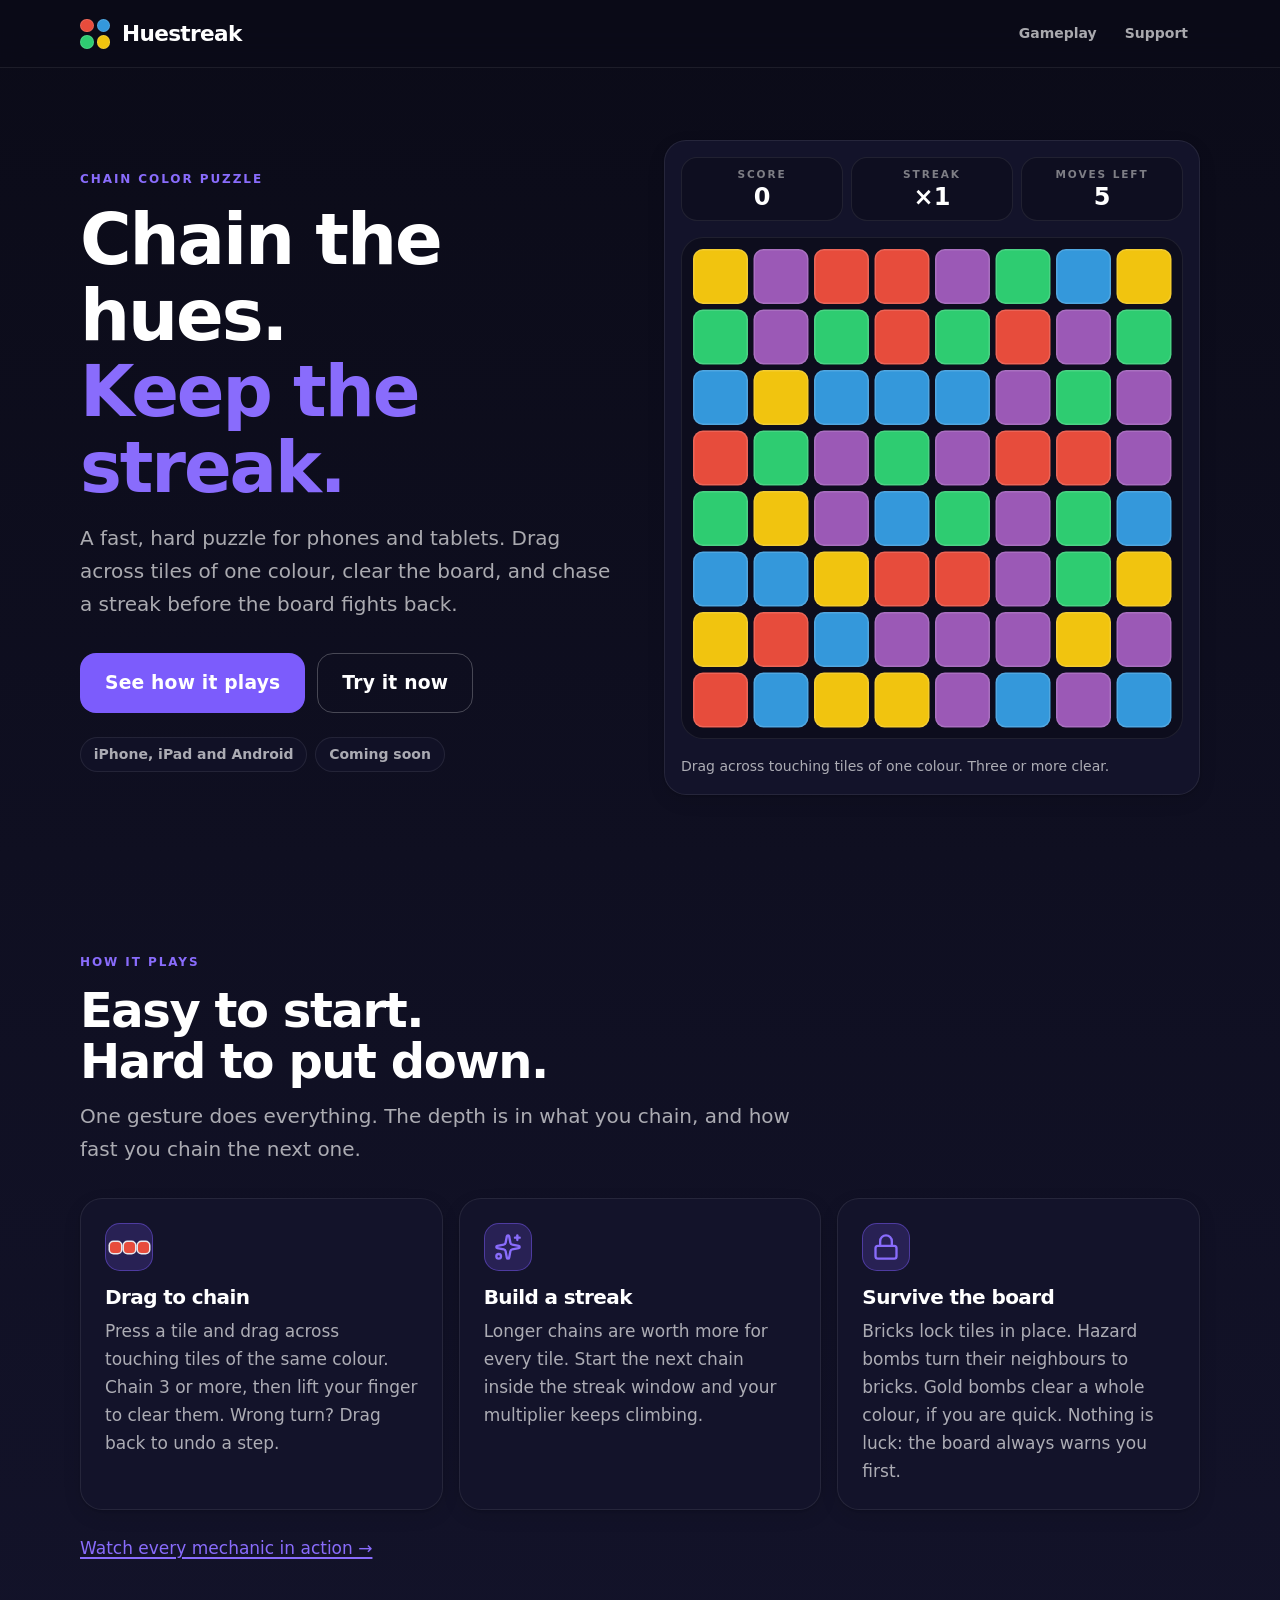
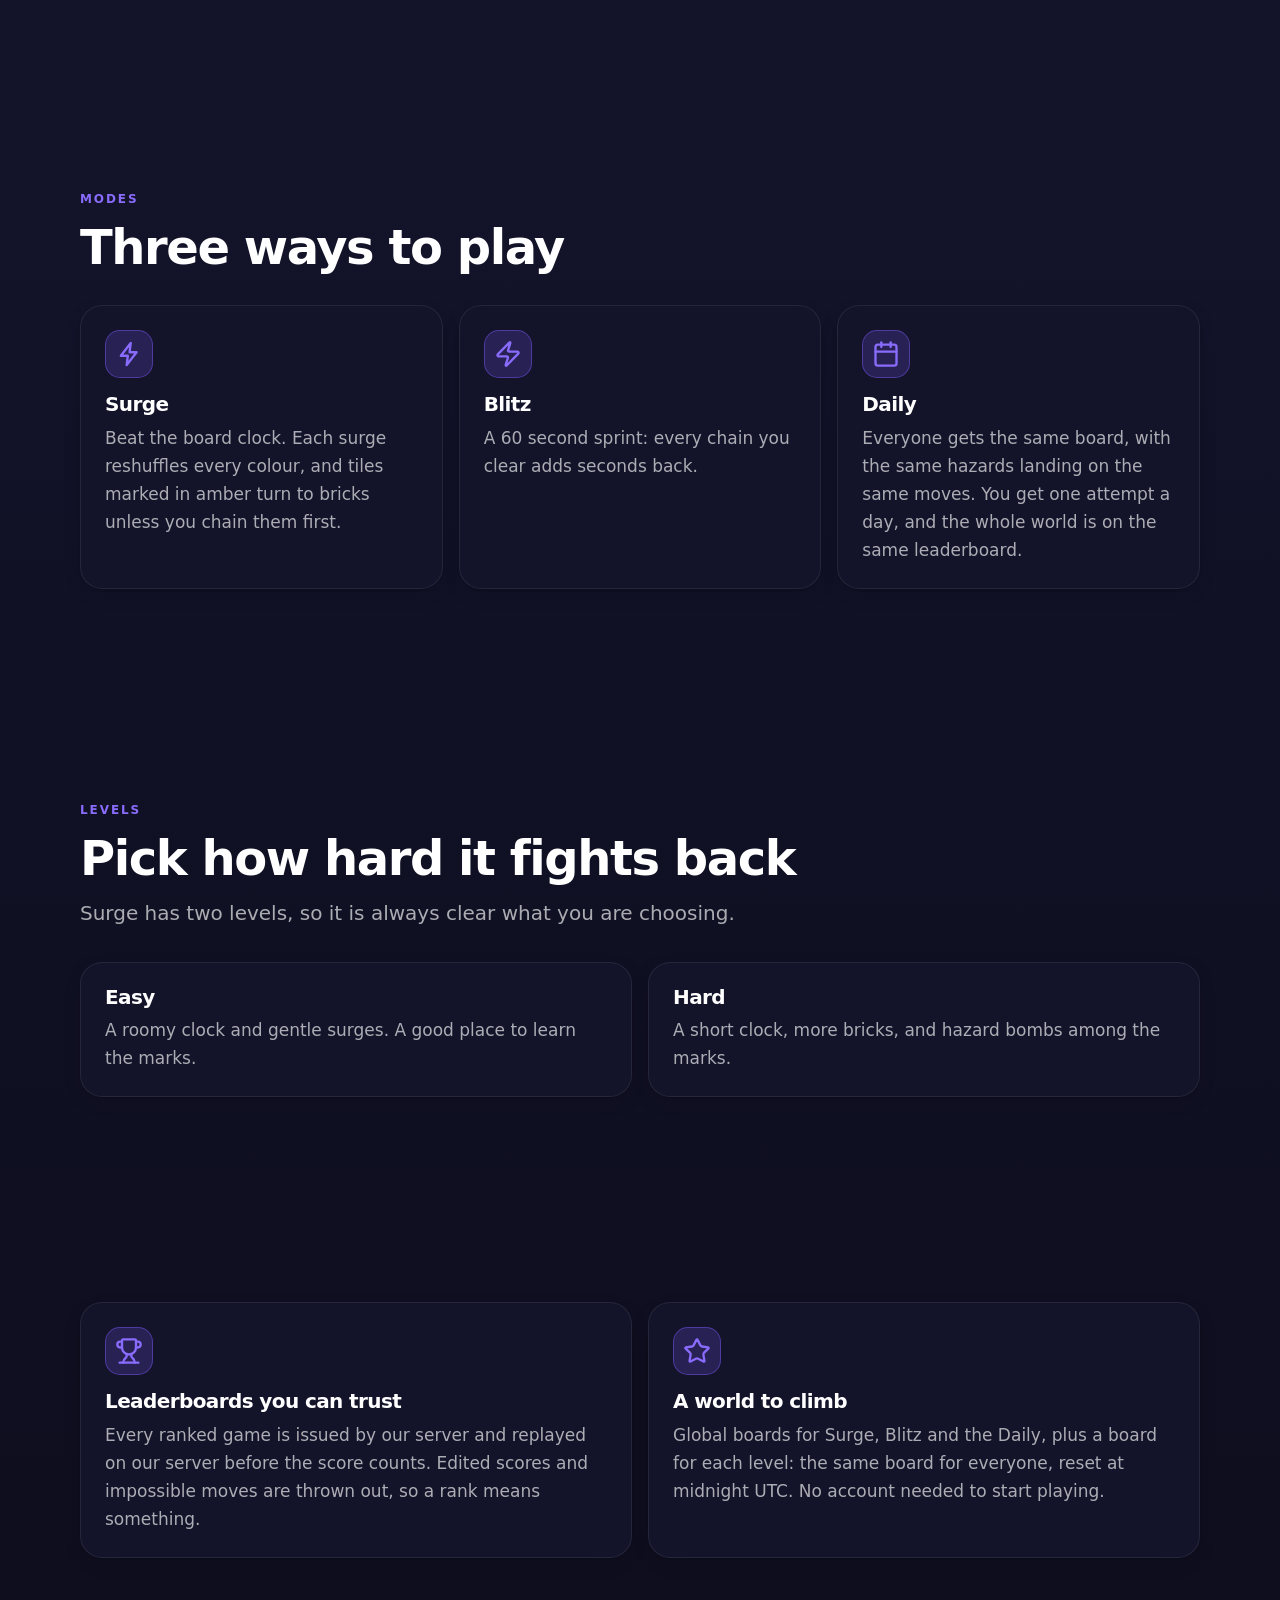
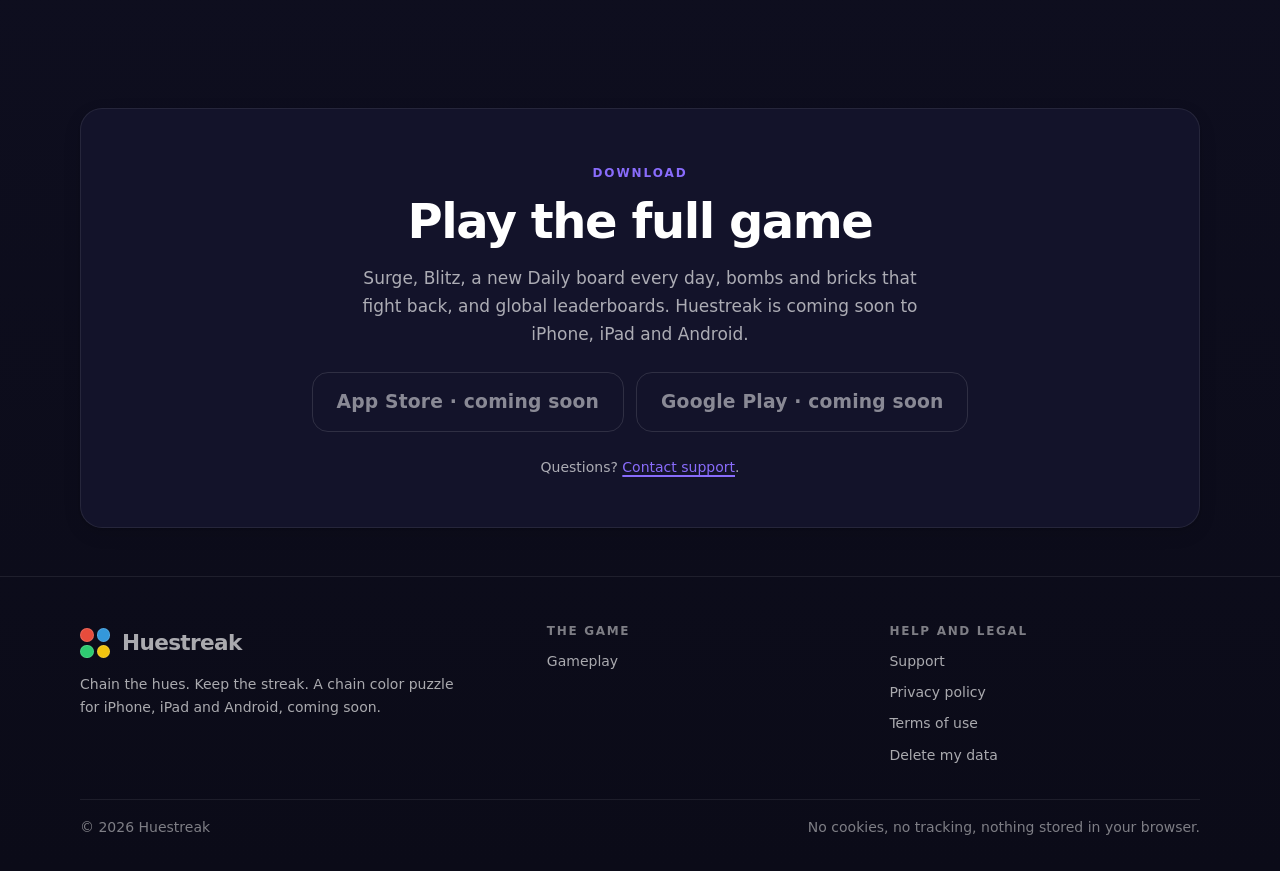
==== index.html @ a54bf574 "Deploy 2026-11-11" ====
<!doctype html>
<html lang="en" data-theme="classic">
<head>
<meta charset="utf-8">
<meta name="viewport" content="width=device-width, initial-scale=1, viewport-fit=cover">
<title>Huestreak · Chain Color Puzzle</title>
<meta name="description" content="Huestreak is a fast, hard chain color puzzle for iPhone, iPad and Android. Drag across matching tiles, build a streak and clear the board. Coming soon.">
<link rel="canonical" href="https://huestreak.com/">
<meta name="theme-color" content="#0b0b18">
<meta property="og:type" content="website">
<meta property="og:site_name" content="Huestreak">
<meta property="og:title" content="Huestreak · Chain Color Puzzle">
<meta property="og:description" content="Huestreak is a fast, hard chain color puzzle for iPhone, iPad and Android. Drag across matching tiles, build a streak and clear the board. Coming soon.">
<meta property="og:url" content="https://huestreak.com/">
<meta property="og:image" content="https://huestreak.com/assets/og.png">
<meta name="twitter:card" content="summary_large_image">
<link rel="icon" href="favicon.svg" type="image/svg+xml">
<link rel="preload" href="assets/fonts/nunito-latin.woff2" as="font" type="font/woff2" crossorigin>
<link rel="stylesheet" href="assets/css/tokens.css?v=69b98c11">
<link rel="stylesheet" href="assets/css/themes.css?v=69b98c11">
<link rel="stylesheet" href="assets/css/site.css?v=69b98c11">
</head>
<body>
<a class="skip-link" href="#main">Skip to content</a>
<header class="site-header">
  <div class="container">
    <a class="brand" href="index.html" aria-label="Huestreak, home">
      <span class="brand__mark" aria-hidden="true"><i></i><i></i><i></i><i></i></span>
      Huestreak
    </a>
    <nav class="nav" id="nav" aria-label="Main">
      <a href="gameplay.html">Gameplay</a>
      <a href="support.html">Support</a>
    </nav>
    <button class="btn btn--ghost btn--icon nav-toggle" type="button" aria-expanded="false" aria-controls="nav" aria-label="Open the menu">
      <svg class="icon" aria-hidden="true"><use href="assets/icons/sprite.svg#i-menu"></use></svg>
    </button>
  </div>
</header>

<main id="main">
<section class="hero">
  <div class="container hero__grid">
    <div>
      <span class="eyebrow">Chain Color Puzzle</span>
      <h1>Chain the hues.<br><em>Keep the streak.</em></h1>
      <p class="lead">A fast, hard puzzle for phones and tablets. Drag across tiles of one colour, clear the board, and chase a streak before the board fights back.</p>
      <div class="hero__cta">
        <a class="btn" href="gameplay.html">See how it plays</a>
        <a class="btn btn--ghost" href="#play">Try it now</a>
      </div>
      <div class="hero__meta">
        <span class="chip">iPhone, iPad and Android</span>
        <span class="chip">Coming soon</span>
      </div>
    </div>

    <div class="card board-card" id="play">
      <div class="stats" aria-live="off">
        <div class="stat"><span class="stat__label">Score</span><span class="stat__value" id="stat-score">0</span></div>
        <div class="stat"><span class="stat__label">Streak</span><span class="stat__value" id="stat-streak" data-hot="false">×1</span></div>
        <div class="stat"><span class="stat__label">Moves left</span><span class="stat__value" id="stat-moves">5</span></div>
      </div>
      <div class="board-wrap">
        <div class="board" id="hero-board"></div>
        <div class="board__end" id="board-end" role="dialog" aria-labelledby="end-title" hidden></div>
      </div>
      <p class="hint-text" id="hint-text" role="status">Drag across touching tiles of one colour. Three or more clear.</p>
    </div>
  </div>
</section>

<section class="section" aria-labelledby="how">
  <div class="container">
    <div class="section__head">
      <span class="eyebrow">How it plays</span>
      <h2 id="how">Easy to start. Hard to put down.</h2>
      <p>One gesture does everything. The depth is in what you chain, and how fast you chain the next one.</p>
    </div>
    <div class="grid">
      <article class="card">
        <div class="icon-tile" aria-hidden="true"><span class="chain-art"><i></i><i></i><i></i></span></div>
        <h3>Drag to chain</h3>
        <p class="muted">Press a tile and drag across touching tiles of the same colour. Chain 3 or more, then lift your finger to clear them. Wrong turn? Drag back to undo a step.</p>
      </article>
      <article class="card">
        <div class="icon-tile"><svg class="icon icon--lg" aria-hidden="true"><use href="assets/icons/sprite.svg#i-combo"></use></svg></div>
        <h3>Build a streak</h3>
        <p class="muted">Longer chains are worth more for every tile. Start the next chain inside the streak window and your multiplier keeps climbing.</p>
      </article>
      <article class="card">
        <div class="icon-tile"><svg class="icon icon--lg" aria-hidden="true"><use href="assets/icons/sprite.svg#i-locked"></use></svg></div>
        <h3>Survive the board</h3>
        <p class="muted">Bricks lock tiles in place. Hazard bombs turn their neighbours to bricks. Gold bombs clear a whole colour, if you are quick. Nothing is luck: the board always warns you first.</p>
      </article>
    </div>
    <p style="margin-top: var(--s-5)"><a href="gameplay.html">Watch every mechanic in action →</a></p>
  </div>
</section>

<section class="section" aria-labelledby="modes">
  <div class="container">
    <div class="section__head">
      <span class="eyebrow">Modes</span>
      <h2 id="modes">Three ways to play</h2>
    </div>
    <div class="grid">
      <article class="card">
        <div class="icon-tile"><svg class="icon icon--lg" aria-hidden="true"><use href="assets/icons/sprite.svg#i-surge"></use></svg></div>
        <h3>Surge</h3>
        <p class="muted">Beat the board clock. Each surge reshuffles every colour, and tiles marked in amber turn to bricks unless you chain them first.</p>
      </article>
      <article class="card">
        <div class="icon-tile"><svg class="icon icon--lg" aria-hidden="true"><use href="assets/icons/sprite.svg#i-blitz"></use></svg></div>
        <h3>Blitz</h3>
        <p class="muted">A 60 second sprint: every chain you clear adds seconds back.</p>
      </article>
      <article class="card">
        <div class="icon-tile"><svg class="icon icon--lg" aria-hidden="true"><use href="assets/icons/sprite.svg#i-daily"></use></svg></div>
        <h3>Daily</h3>
        <p class="muted">Everyone gets the same board, with the same hazards landing on the same moves. You get one attempt a day, and the whole world is on the same leaderboard.</p>
      </article>
    </div>
  </div>
</section>

<section class="section" aria-labelledby="levels">
  <div class="container">
    <div class="section__head">
      <span class="eyebrow">Levels</span>
      <h2 id="levels">Pick how hard it fights back</h2>
      <p>Surge has two levels, so it is always clear what you are choosing.</p>
    </div>
    <div class="grid grid--2">
      <article class="card">
        <h3>Easy</h3>
        <p class="muted">A roomy clock and gentle surges. A good place to learn the marks.</p>
      </article>
      <article class="card">
        <h3>Hard</h3>
        <p class="muted">A short clock, more bricks, and hazard bombs among the marks.</p>
      </article>
    </div>
  </div>
</section>

<section class="section" aria-labelledby="fair">
  <div class="container">
    <div class="grid grid--2">
      <article class="card">
        <div class="icon-tile"><svg class="icon icon--lg" aria-hidden="true"><use href="assets/icons/sprite.svg#i-leaderboard"></use></svg></div>
        <h3>Leaderboards you can trust</h3>
        <p class="muted" id="fair">Every ranked game is issued by our server and replayed on our server before the score counts. Edited scores and impossible moves are thrown out, so a rank means something.</p>
      </article>
      <article class="card">
        <div class="icon-tile"><svg class="icon icon--lg" aria-hidden="true"><use href="assets/icons/sprite.svg#i-new-best"></use></svg></div>
        <h3>A world to climb</h3>
        <p class="muted">Global boards for Surge, Blitz and the Daily, plus a board for each level: the same board for everyone, reset at midnight UTC. No account needed to start playing.</p>
      </article>
    </div>
  </div>
</section>

<section class="section section--tight" id="download" aria-labelledby="dl-title">
  <div class="container">
    <div class="card" style="text-align:center; padding: var(--s-7) var(--s-5);">
      <span class="eyebrow">Download</span>
      <h2 id="dl-title" style="font-size: var(--fs-2xl);">Play the full game</h2>
      <p class="muted" style="max-width: 36rem; margin: var(--s-4) auto var(--s-5);">Surge, Blitz, a new Daily board every day, bombs and bricks that fight back, and global leaderboards. Huestreak is coming soon to iPhone, iPad and Android.</p>
      <div class="store-row">
        <span class="btn btn--ghost" aria-disabled="true">App Store · coming soon</span>
        <span class="btn btn--ghost" aria-disabled="true">Google Play · coming soon</span>
      </div>
      <p class="muted" style="margin: var(--s-5) 0 0; font-size: var(--fs-sm);">Questions? <a href="support.html">Contact support</a>.</p>
    </div>
  </div>
</section>
</main>
<footer class="site-footer">
  <div class="container">
    <div class="footer-grid">
      <div>
        <a class="brand" href="index.html" aria-label="Huestreak, home">
          <span class="brand__mark" aria-hidden="true"><i></i><i></i><i></i><i></i></span>
          Huestreak
        </a>
        <p style="margin-top: var(--s-3); max-width: 24rem;">Chain the hues. Keep the streak. A chain color puzzle for iPhone, iPad and Android, coming soon.</p>
      </div>
      <div>
        <h4>The game</h4>
        <ul>
          <li><a href="gameplay.html">Gameplay</a></li>
        </ul>
      </div>
      <div>
        <h4>Help and legal</h4>
        <ul>
          <li><a href="support.html">Support</a></li>
          <li><a href="privacy.html">Privacy policy</a></li>
          <li><a href="terms.html">Terms of use</a></li>
          <li><a href="delete-account.html">Delete my data</a></li>
        </ul>
      </div>
    </div>
    <div class="footer-legal">
      <span>© 2026 Huestreak</span>
      <span>No cookies, no tracking, nothing stored in your browser.</span>
    </div>
  </div>
</footer>

<script type="module" src="assets/js/site.js?v=69b98c11"></script>
<script type="module" src="assets/js/home.js?v=69b98c11"></script>
<script type="module" src="assets/js/page.js?v=69b98c11"></script>
</body>
</html>
---- assets/css/tokens.css ----
/*
  Huestreak design tokens: everything that is NOT a colour.
  Colours come from themes.css (generated from the game's own theme files) and are always read through the semantic names
  below (--bg, --surface, --text, --accent ...), so any theme can be applied without touching a component.
*/

@font-face {
  font-family: "Nunito";
  src: url("../fonts/nunito-latin.woff2") format("woff2");
  font-weight: 400 900;
  font-style: normal;
  font-display: swap;
}

:root {
  /* Typography */
  --font: "Nunito", ui-rounded, system-ui, -apple-system, "Segoe UI", Roboto, Helvetica, Arial, sans-serif;
  --fw-regular: 400;
  --fw-semibold: 600;
  --fw-bold: 800;
  --fw-black: 900;

  --fs-xs: 0.75rem;
  --fs-sm: 0.875rem;
  --fs-md: 1.0625rem;
  --fs-lg: 1.25rem;
  --fs-xl: clamp(1.5rem, 1.25rem + 1vw, 2rem);
  --fs-2xl: clamp(1.9rem, 1.4rem + 2.2vw, 3rem);
  --fs-hero: clamp(2.6rem, 1.5rem + 5.2vw, 5rem);

  --lh-tight: 1.08;
  --lh-snug: 1.3;
  --lh-body: 1.65;
  --tracking-tight: -0.03em;
  --tracking-eyebrow: 0.16em;

  /* Spacing (4px base) */
  --s-1: 0.25rem;
  --s-2: 0.5rem;
  --s-3: 0.75rem;
  --s-4: 1rem;
  --s-5: 1.5rem;
  --s-6: 2rem;
  --s-7: 3rem;
  --s-8: 4.5rem;
  --s-9: 7rem;

  /* Shape */
  --r-sm: 10px;
  --r-md: 16px;
  --r-lg: 22px;
  --r-xl: 28px;
  --r-pill: 999px;
  --bw: 1.5px;
  --gutter: clamp(1rem, 4vw, 2rem);

  /* Layout */
  --container: 1120px;
  --measure: 68ch;
  --header-h: 68px;

  /* Elevation (neutral shadows work on light and dark themes) */
  --shadow-1: 0 1px 2px rgb(0 0 0 / 0.14), 0 6px 18px rgb(0 0 0 / 0.1);
  --shadow-2: 0 2px 4px rgb(0 0 0 / 0.16), 0 16px 40px rgb(0 0 0 / 0.18);

  /* The game's fixed tile art (same in every theme): a brick wall and the Rainbow tile's dark base */
  --brick-base: #6b6f7a;
  --rainbow-base: #1a1a2e;

  /* Motion */
  --ease: cubic-bezier(0.2, 0.8, 0.2, 1);
  --dur-1: 120ms;
  --dur-2: 220ms;
  --dur-3: 420ms;
}

@media (prefers-reduced-motion: reduce) {
  :root {
    --dur-1: 0ms;
    --dur-2: 0ms;
    --dur-3: 0ms;
  }
}
---- assets/css/themes.css ----
/* GENERATED by tools/build-themes.mjs from the game's free theme. Do not edit by hand. */

:root[data-theme="classic"] {
  --bg: #0b0b18;
  --surface: #13132a;
  --grad-1: #0b0b18;
  --grad-2: #13132a;
  --grad-3: #0b0b18;
  --text: #ffffff;
  --text-muted: rgba(255,255,255,0.65);
  --text-faint: #7e7e85;
  --border: rgba(255,255,255,0.08);
  --accent: #7c5cfc;
  --accent-text: #896cfc;
  --on-accent: #ffffff;
  --combo: #f5a623;
  --info: #3498db;
  --overlay: rgba(0,0,0,0.75);
  --glow: rgba(255,255,255,0.9);
  --tile-edge: rgba(255,255,255,0.14);
  --locked-opacity: 0.45;
  --rainbow: #FFFFFF;
  --tile-1: #E74C3C;
  --tile-2: #3498DB;
  --tile-3: #2ECC71;
  --tile-4: #F1C40F;
  --tile-5: #9B59B6;
  color-scheme: dark;
}
---- assets/css/site.css ----
/*
  Huestreak site: base, components and page layouts. Reads tokens.css (shape, type, motion) and themes.css (colour).
  Rule: no colour literals in this file (the print rule excepted). Every colour is a theme variable, so every theme works everywhere.
*/

/* ── Base ───────────────────────────────────────────────────────────────── */
*, *::before, *::after { box-sizing: border-box; }
html { -webkit-text-size-adjust: 100%; scroll-behavior: smooth; scroll-padding-top: calc(var(--header-h) + 1rem); }
@media (prefers-reduced-motion: reduce) { html { scroll-behavior: auto; } }

body {
  margin: 0;
  min-height: 100vh;
  display: flex;
  flex-direction: column;
  font-family: var(--font);
  font-size: var(--fs-md);
  line-height: var(--lh-body);
  color: var(--text);
  background: var(--bg);
  background-image: linear-gradient(180deg, var(--grad-1), var(--grad-2) 42%, var(--grad-3));
  background-repeat: no-repeat;
  background-size: 100% 100%;
  transition: background-color var(--dur-3) var(--ease), color var(--dur-3) var(--ease);
}
main { flex: 1; }
img, svg { max-width: 100%; display: block; }
h1, h2, h3, h4 { text-wrap: balance; margin: 0; line-height: var(--lh-tight); letter-spacing: var(--tracking-tight); font-weight: var(--fw-black); }
p { margin: 0 0 var(--s-4); }
a { color: var(--accent-text); text-decoration-thickness: 1.5px; text-underline-offset: 3px; }
a:hover { text-decoration-thickness: 2.5px; }
::selection { background: var(--accent); color: var(--on-accent); }

:focus-visible { outline: 3px solid var(--accent-text); outline-offset: 3px; border-radius: 6px; }
.skip-link {
  position: absolute; left: var(--s-4); top: -4rem; z-index: 100;
  background: var(--accent); color: var(--on-accent); padding: var(--s-2) var(--s-4); border-radius: var(--r-sm); font-weight: var(--fw-bold);
}
.skip-link:focus { top: var(--s-3); }
.sr-only { position: absolute; width: 1px; height: 1px; overflow: hidden; clip: rect(0 0 0 0); white-space: nowrap; }

.container { width: min(100% - 2 * var(--gutter), var(--container)); margin-inline: auto; }
.section { padding-block: clamp(var(--s-7), 8vw, var(--s-9)); }
.section--tight { padding-block: clamp(var(--s-6), 5vw, var(--s-7)); }
.section__head { max-width: 46rem; margin-bottom: var(--s-6); }
.section__head h2 { font-size: var(--fs-2xl); }
.section__head p { color: var(--text-muted); font-size: var(--fs-lg); margin-top: var(--s-3); margin-bottom: 0; }

.eyebrow {
  font-size: var(--fs-xs); font-weight: var(--fw-black); letter-spacing: var(--tracking-eyebrow); text-transform: uppercase;
  color: var(--accent-text); margin-bottom: var(--s-3); display: inline-block;
}
.lead { font-size: var(--fs-lg); color: var(--text-muted); max-width: 40rem; }
.muted { color: var(--text-muted); }
.faint { color: var(--text-faint); }
.display { font-size: var(--fs-hero); }

/* ── Icons ──────────────────────────────────────────────────────────────── */
.icon { width: 1.25em; height: 1.25em; flex: none; stroke: currentColor; fill: none; stroke-width: 2; stroke-linecap: round; stroke-linejoin: round; }
.icon--lg { width: 1.75rem; height: 1.75rem; }

/* ── Header ─────────────────────────────────────────────────────────────── */
.site-header {
  position: sticky; top: 0; z-index: 50; height: var(--header-h);
  background: color-mix(in srgb, var(--bg) 84%, transparent);
  -webkit-backdrop-filter: blur(14px); backdrop-filter: blur(14px);
  border-bottom: var(--bw) solid var(--border);
}
.site-header .container { height: 100%; display: flex; align-items: center; gap: var(--s-4); }
.brand { display: inline-flex; align-items: center; gap: var(--s-3); color: var(--text); text-decoration: none; font-weight: var(--fw-black); font-size: 1.35rem; letter-spacing: var(--tracking-tight); }
.brand:hover { text-decoration: none; }
.brand__mark { width: 30px; height: 30px; display: grid; grid-template-columns: 1fr 1fr; gap: 3px; flex: none; }
.brand__mark i { border-radius: 7px; background: var(--c); box-shadow: inset 0 0 0 1px var(--tile-edge); }
.brand__mark i:nth-child(1) { --c: var(--tile-1); }
.brand__mark i:nth-child(2) { --c: var(--tile-2); }
.brand__mark i:nth-child(3) { --c: var(--tile-3); }
.brand__mark i:nth-child(4) { --c: var(--tile-4); }

.nav { margin-left: auto; display: flex; align-items: center; gap: var(--s-1); }
.nav a {
  color: var(--text-muted); text-decoration: none; font-weight: var(--fw-bold); font-size: var(--fs-sm);
  padding: var(--s-2) var(--s-3); border-radius: var(--r-pill); transition: color var(--dur-1), background var(--dur-1);
}
.nav a:hover { color: var(--text); background: color-mix(in srgb, var(--text) 8%, transparent); text-decoration: none; }
.nav a[aria-current="page"] { color: var(--text); background: color-mix(in srgb, var(--accent) 22%, transparent); }
.btn.nav-toggle { display: none; }

@media (max-width: 860px) {
  .btn.nav-toggle { display: inline-flex; }
  .btn.nav-toggle { margin-left: auto; }
  .nav {
    position: absolute; left: 0; right: 0; top: var(--header-h); margin: 0; padding: var(--s-3) var(--gutter) var(--s-4);
    flex-direction: column; align-items: stretch; background: var(--bg); border-bottom: var(--bw) solid var(--border);
    display: none;
  }
  .nav[data-open="true"] { display: flex; }
  .nav a { padding: var(--s-3); font-size: var(--fs-md); }
}

/* ── Buttons, chips, badges ─────────────────────────────────────────────── */
.btn {
  --_bg: var(--accent); --_fg: var(--on-accent);
  display: inline-flex; align-items: center; justify-content: center; gap: var(--s-2);
  font: inherit; font-weight: var(--fw-black); font-size: 1.17rem; letter-spacing: 0.01em;   /* 18.7px bold counts as large text (3:1 AA) for the white-on-accent label */
  padding: 0.85rem 1.5rem; min-height: 48px; border: var(--bw) solid transparent; border-radius: var(--r-md);
  background: var(--_bg); color: var(--_fg); text-decoration: none; cursor: pointer;
  transition: transform var(--dur-1) var(--ease), filter var(--dur-1), background var(--dur-2);
}
.btn:hover { filter: brightness(1.08); text-decoration: none; }
.btn:active { transform: translateY(1px) scale(0.99); }
.btn--ghost { --_bg: transparent; --_fg: var(--text); border-color: color-mix(in srgb, var(--text) 24%, transparent); }
.btn--ghost:hover { background: color-mix(in srgb, var(--text) 8%, transparent); filter: none; }
.btn--sm { padding: 0.5rem 1rem; min-height: 40px; font-size: var(--fs-sm); border-radius: var(--r-sm); }
.btn--sm:not(.btn--ghost) { font-size: 1.17rem; }   /* a solid accent button keeps its large label whatever the size */
.btn--icon { padding: 0; width: 44px; min-height: 44px; border-radius: var(--r-pill); }
.btn[aria-disabled="true"], .btn:disabled { opacity: 0.5; cursor: default; filter: none; }

.chip {
  display: inline-flex; align-items: center; gap: var(--s-2); font-size: var(--fs-sm); font-weight: var(--fw-bold);
  padding: 0.3rem 0.8rem; border-radius: var(--r-pill); border: var(--bw) solid var(--border); color: var(--text-muted);
  background: color-mix(in srgb, var(--surface) 70%, transparent);
}
.badge {
  display: inline-block; font-size: 0.68rem; font-weight: var(--fw-black); letter-spacing: 0.12em; text-transform: uppercase;
  padding: 0.18rem 0.55rem; border-radius: var(--r-pill); background: color-mix(in srgb, var(--accent) 24%, transparent); color: var(--accent-text);
}
.badge--combo { background: color-mix(in srgb, var(--combo) 22%, transparent); color: var(--text); }

/* ── Cards and grids ────────────────────────────────────────────────────── */
.card {
  background: var(--surface); border: var(--bw) solid var(--border); border-radius: var(--r-lg); padding: var(--s-5);
  box-shadow: var(--shadow-1);
}
.card h3 { font-size: var(--fs-lg); margin-bottom: var(--s-2); }
.card p:last-child { margin-bottom: 0; }
.card--link { text-decoration: none; color: inherit; display: block; transition: transform var(--dur-2) var(--ease), border-color var(--dur-2); }
.card--link:hover { transform: translateY(-3px); border-color: var(--accent); text-decoration: none; }
.grid { display: grid; gap: var(--s-4); grid-template-columns: repeat(auto-fit, minmax(min(100%, 17rem), 1fr)); }
.grid--4 { grid-template-columns: repeat(auto-fit, minmax(min(100%, 13.5rem), 1fr)); }
.grid--2 { grid-template-columns: repeat(auto-fit, minmax(min(100%, 22rem), 1fr)); }
.icon-tile {
  width: 48px; height: 48px; border-radius: 15px; display: grid; place-items: center; margin-bottom: var(--s-4);
  background: color-mix(in srgb, var(--accent) 20%, transparent); color: var(--accent-text); border: var(--bw) solid color-mix(in srgb, var(--accent) 45%, transparent);
}
.chain-art { display: flex; gap: 3px; }
.chain-art i { width: 11px; height: 11px; border-radius: 3.5px; background: var(--tile-1); box-shadow: 0 0 0 1.5px var(--glow); }
.facts { list-style: none; padding: 0; margin: var(--s-3) 0 0; display: grid; gap: var(--s-2); color: var(--text-muted); font-size: var(--fs-sm); }
.facts li { display: flex; gap: var(--s-2); }
.facts li::before { content: ""; width: 8px; height: 8px; border-radius: 3px; background: var(--accent); margin-top: 0.5em; flex: none; }

/* ── Hero ───────────────────────────────────────────────────────────────── */
.hero { padding-block: clamp(var(--s-6), 6vw, var(--s-8)) var(--s-7); }
.hero__grid { display: grid; gap: var(--s-7); align-items: center; grid-template-columns: 1fr 1fr; }
@media (max-width: 900px) { .hero__grid { grid-template-columns: 1fr; } }
.hero h1 { font-size: clamp(2.5rem, 1.3rem + 4.4vw, 4.4rem); text-wrap: balance; }
.hero h1 em { font-style: normal; color: var(--accent-text); }
.hero .lead { margin-top: var(--s-4); }
.hero__cta { display: flex; flex-wrap: wrap; gap: var(--s-3); margin-top: var(--s-6); }
.hero__meta { display: flex; flex-wrap: wrap; gap: var(--s-2); margin-top: var(--s-5); }

/* ── Tiles and the board ────────────────────────────────────────────────── */
.board-card { padding: var(--s-4); display: grid; gap: var(--s-4); }
.stats { display: grid; grid-template-columns: repeat(3, 1fr); gap: var(--s-2); text-align: center; }
.stat { padding: var(--s-2) var(--s-1); border-radius: var(--r-md); background: color-mix(in srgb, var(--bg) 55%, transparent); border: var(--bw) solid var(--border); }
.stat__label { display: block; font-size: 0.66rem; font-weight: var(--fw-black); letter-spacing: 0.18em; text-transform: uppercase; color: var(--text-faint); }
.stat__value { display: block; font-size: 1.5rem; font-weight: var(--fw-black); line-height: 1.2; font-variant-numeric: tabular-nums; }
.stat__value[data-hot="true"] { color: var(--combo); }

.board {
  --rows: 8; --cols: 8; --gap: 6px; --tile-r: 12px;
  position: relative; width: 100%; max-width: 560px; margin-inline: auto;
  aspect-ratio: var(--cols) / var(--rows);          /* follows the grid, so tiles stay square on a 4x3 demo as on the 8x8 board */
  padding: 8px; border-radius: var(--r-lg); background: color-mix(in srgb, var(--bg) 70%, var(--surface));
  border: var(--bw) solid var(--border); touch-action: none; user-select: none; -webkit-user-select: none; cursor: pointer;
  overflow: hidden;                                  /* tiles drop in from above the board: keep them inside it */
}
.board[data-size="small"] { --gap: 5px; --tile-r: 10px; width: min(100%, calc(var(--cols) * 86px)); }
.board[data-static="true"] { cursor: default; }
.board__field { position: relative; width: 100%; height: 100%; }
.tile {
  position: absolute; left: 0; top: 0; width: calc(100% / var(--cols)); height: calc(100% / var(--rows));
  transform: translate(calc(var(--col) * 100%), calc(var(--row) * 100%));
  transition: transform var(--fall, 0.3s) var(--ease);
}
.tile--spawn { transition: none; }
.tile__face svg { position: absolute; inset: 0; width: 100%; height: 100%; overflow: visible; border-radius: inherit; }
.tile__face {
  position: absolute; inset: 4.5%; border-radius: 18%; background: var(--c);          /* the game: gap about 9% of a cell, corner radius 18% of the tile */
  box-shadow: inset 0 0 0 1.5px var(--tile-edge);
  transition: transform 0.18s var(--ease), box-shadow 0.18s, opacity 0.3s, background-color 0.25s;
  overflow: visible;
}
.tile[data-c="1"] { --c: var(--tile-1); }
.tile[data-c="2"] { --c: var(--tile-2); }
.tile[data-c="3"] { --c: var(--tile-3); }
.tile[data-c="4"] { --c: var(--tile-4); }
.tile[data-c="5"] { --c: var(--tile-5); }
.tile.is-selected { z-index: 3; }
/* the game outlines a selected tile with a white ring; it does not enlarge it */
.tile.is-selected .tile__face { outline: 3px solid var(--glow); outline-offset: 0.5px; }
.tile.is-clearing .tile__face { transform: scale(0); opacity: 0; transition: transform 0.32s var(--ease), opacity 0.32s; }
.tile.is-hint .tile__face { animation: hint 1.1s var(--ease) infinite; }
@keyframes hint { 50% { transform: scale(1.1); box-shadow: 0 0 0 3px var(--glow); } }

/* Special tiles are drawn as SVG by tile-art.js with the game's own geometry; only their base colour is set here. */
.tile--brick .tile__face, .tile--locked .tile__face { background: var(--brick-base); box-shadow: none; }
.tile--rainbow .tile__face { background: var(--rainbow-base); box-shadow: none; }
.tile--gold .tile__face, .tile--bomb .tile__face { overflow: visible; }

.board__path { position: absolute; inset: 0; width: 100%; height: 100%; pointer-events: none; z-index: 4; overflow: visible; }
.board__path polyline { fill: none; stroke: var(--glow); stroke-width: 0.13; stroke-linecap: round; stroke-linejoin: round; opacity: 0.6; }
.pop {
  position: absolute; z-index: 6; pointer-events: none; font-weight: var(--fw-black); font-size: 1.4rem; color: var(--text);
  text-shadow: 0 2px 10px var(--bg), 0 0 2px var(--bg); transform: translate(-50%, -50%); animation: pop 0.95s var(--ease) forwards; white-space: nowrap;
}
.pop--combo { color: var(--combo); font-size: 1.7rem; }
@keyframes pop { 0% { opacity: 0; transform: translate(-50%, -30%) scale(0.7); } 18% { opacity: 1; transform: translate(-50%, -60%) scale(1.12); } 100% { opacity: 0; transform: translate(-50%, -150%) scale(1); } }
.board__toast {
  position: absolute; z-index: 7; inset: auto 8% 6% 8%; text-align: center; padding: var(--s-3) var(--s-4); border-radius: var(--r-md);
  background: var(--overlay); color: var(--text); font-weight: var(--fw-bold); backdrop-filter: blur(6px);
}
.board-wrap { position: relative; }
.board__end {
  position: absolute; inset: 0; z-index: 8; display: grid; place-content: center; justify-items: center; gap: var(--s-3); text-align: center; padding: var(--s-5);
  border-radius: var(--r-lg); background: color-mix(in srgb, var(--bg) 86%, transparent); -webkit-backdrop-filter: blur(6px); backdrop-filter: blur(6px);
  animation: end-in var(--dur-3) var(--ease);
}
.board__end[hidden] { display: none; }
.board__end h3 { font-size: var(--fs-xl); }
.board__end p { margin: 0; color: var(--text-muted); max-width: 22rem; }
.board__end .score { font-size: 2.6rem; font-weight: var(--fw-black); line-height: 1; font-variant-numeric: tabular-nums; }
.board__end .actions { display: flex; flex-wrap: wrap; gap: var(--s-2); justify-content: center; margin-top: var(--s-2); }
@keyframes end-in { from { opacity: 0; transform: scale(0.97); } }
.store-row { display: flex; flex-wrap: wrap; gap: var(--s-3); justify-content: center; }
.board__actions { display: flex; gap: var(--s-2); flex-wrap: wrap; align-items: center; justify-content: space-between; }
.shuffle-btn { position: relative; }
.shuffle-btn .count {
  position: absolute; top: -8px; right: -8px; min-width: 22px; height: 22px; padding: 0 5px; border-radius: 11px; display: grid; place-items: center;
  background: var(--accent); color: var(--on-accent); border: 2px solid var(--surface); font-size: 0.75rem; font-weight: var(--fw-black);
}
.hint-text { color: var(--text-muted); font-size: var(--fs-sm); margin: 0; }

/* Scripted demos */
.demo { display: grid; gap: var(--s-3); align-content: start; }
.demo__caption {
  min-height: 3.2rem; display: flex; align-items: center; justify-content: center; text-align: center; padding: var(--s-2) var(--s-4);
  border-radius: var(--r-md); border: var(--bw) solid var(--border); background: color-mix(in srgb, var(--surface) 80%, transparent); font-weight: var(--fw-bold);
}
.demo__bar { display: flex; justify-content: space-between; align-items: center; gap: var(--s-2); }
.guide { display: grid; gap: var(--s-6); align-items: center; grid-template-columns: 1fr 1fr; padding-block: var(--s-6); border-top: var(--bw) solid var(--border); }
.guide:first-of-type { border-top: 0; }
.guide:nth-of-type(even) .guide__text { order: 2; }
@media (max-width: 860px) { .guide { grid-template-columns: 1fr; } .guide:nth-of-type(even) .guide__text { order: 0; } }
.guide__text h3 { font-size: var(--fs-xl); margin-bottom: var(--s-3); }
.guide__text p { color: var(--text-muted); }
.guide__text p strong { color: var(--text); }

/* ── Tables ─────────────────────────────────────────────────────────────── */
.table-wrap { overflow-x: auto; border-radius: var(--r-lg); border: var(--bw) solid var(--border); background: var(--surface); }
table { width: 100%; border-collapse: collapse; font-size: var(--fs-sm); }
th, td { text-align: left; padding: var(--s-3) var(--s-4); border-bottom: var(--bw) solid var(--border); vertical-align: top; }
th { font-size: var(--fs-xs); letter-spacing: 0.12em; text-transform: uppercase; color: var(--text-faint); font-weight: var(--fw-black); white-space: nowrap; }
tr:last-child td { border-bottom: 0; }
td.num, th.num { text-align: right; font-variant-numeric: tabular-nums; }
.ladder { display: grid; gap: var(--s-2); }
.ladder__row { display: grid; grid-template-columns: 5.5rem 1fr 3.5rem; gap: var(--s-3); align-items: center; font-weight: var(--fw-bold); font-variant-numeric: tabular-nums; }
.ladder__bar { height: 14px; border-radius: 7px; background: color-mix(in srgb, var(--text) 10%, transparent); overflow: hidden; }
.ladder__bar i { display: block; height: 100%; width: var(--w); border-radius: 7px; background: var(--accent); transition: width var(--dur-3) var(--ease); }
.ladder__row b { text-align: right; }

/* ── Design system page ─────────────────────────────────────────────────── */
.token-grid { display: grid; gap: var(--s-3); grid-template-columns: repeat(auto-fill, minmax(min(100%, 13rem), 1fr)); }
.token { border-radius: var(--r-md); border: var(--bw) solid var(--border); overflow: hidden; background: var(--surface); }
.token__chip { height: 64px; background: var(--v); border-bottom: var(--bw) solid var(--border); }
.token__meta { padding: var(--s-2) var(--s-3) var(--s-3); font-size: var(--fs-xs); line-height: 1.35; }
.token__meta b { display: block; font-size: var(--fs-sm); }
.token__meta code { color: var(--text-muted); }
code, kbd { font-family: ui-monospace, SFMono-Regular, Menlo, Consolas, monospace; font-size: 0.9em; }
code { background: color-mix(in srgb, var(--text) 10%, transparent); padding: 0.1em 0.4em; border-radius: 6px; }
.type-row { display: grid; grid-template-columns: 9rem 1fr; gap: var(--s-4); align-items: baseline; padding-block: var(--s-3); border-bottom: var(--bw) solid var(--border); }
.type-row code { font-size: var(--fs-xs); }
@media (max-width: 640px) { .type-row { grid-template-columns: 1fr; gap: var(--s-1); } }
.space-row { display: flex; align-items: center; gap: var(--s-3); font-size: var(--fs-sm); padding-block: var(--s-1); }
.space-row i { display: block; height: 14px; border-radius: 4px; background: var(--accent); }
.radius-demo { display: flex; gap: var(--s-4); flex-wrap: wrap; }
.radius-demo div { width: 88px; height: 88px; background: var(--surface); border: var(--bw) solid var(--accent); display: grid; place-items: center; font-size: var(--fs-xs); font-weight: var(--fw-bold); }
.showcase { display: flex; flex-wrap: wrap; gap: var(--s-3); align-items: center; }
.tile-showcase { display: grid; gap: var(--s-4); grid-template-columns: repeat(auto-fill, minmax(5.5rem, 1fr)); }
.tile-showcase figure { margin: 0; display: grid; gap: var(--s-2); justify-items: center; font-size: var(--fs-xs); color: var(--text-muted); text-align: center; }
.tile-showcase .board { width: 76px; max-width: 76px; padding: 0; border: 0; background: transparent; --rows: 1; --cols: 1; --gap: 5px; cursor: default; overflow: visible; }

/* ── Prose (legal and long reading) ─────────────────────────────────────── */
.page-head { padding-block: clamp(var(--s-6), 6vw, var(--s-8)) var(--s-5); }
.page-head h1 { font-size: var(--fs-2xl); }
.page-head p { color: var(--text-muted); font-size: var(--fs-lg); max-width: 44rem; margin: var(--s-3) 0 0; }
.prose { max-width: var(--measure); }
.prose h2 { font-size: var(--fs-xl); margin: var(--s-7) 0 var(--s-3); }
.prose h3 { font-size: var(--fs-lg); margin: var(--s-5) 0 var(--s-2); }
.prose ul, .prose ol { padding-left: 1.3rem; margin: 0 0 var(--s-4); }
.prose li { margin: var(--s-2) 0; }
.prose .table-wrap { margin: var(--s-4) 0 var(--s-5); }
.notice {
  border: var(--bw) dashed color-mix(in srgb, var(--accent) 70%, transparent); border-radius: var(--r-md);
  padding: var(--s-3) var(--s-4); color: var(--text-muted); font-size: var(--fs-sm); margin-block: var(--s-4);
}

/* ── Footer ─────────────────────────────────────────────────────────────── */
.site-footer { border-top: var(--bw) solid var(--border); padding-block: var(--s-7) var(--s-6); color: var(--text-muted); font-size: var(--fs-sm); }
.footer-grid { display: grid; gap: var(--s-6); grid-template-columns: 1.4fr repeat(2, 1fr); }
@media (max-width: 700px) { .footer-grid { grid-template-columns: 1fr 1fr; } .footer-grid > :first-child { grid-column: 1 / -1; } }
.site-footer h4 { font-size: var(--fs-xs); letter-spacing: 0.14em; text-transform: uppercase; color: var(--text-faint); margin-bottom: var(--s-3); }
.site-footer ul { list-style: none; margin: 0; padding: 0; display: grid; gap: var(--s-2); }
.site-footer a { color: var(--text-muted); text-decoration: none; }
.site-footer a:hover { color: var(--text); text-decoration: underline; }
.footer-legal { margin-top: var(--s-6); padding-top: var(--s-4); border-top: var(--bw) solid var(--border); display: flex; flex-wrap: wrap; justify-content: space-between; gap: var(--s-2); color: var(--text-faint); }

/* ── Motion preferences ─────────────────────────────────────────────────── */
@media (prefers-reduced-motion: reduce) {
  *, *::before, *::after { animation-duration: 0.001ms !important; animation-iteration-count: 1 !important; transition-duration: 0.001ms !important; }
}
@media print {
  .site-header, .site-footer, .theme-menu, .skip-link { display: none !important; }
  body { background: #fff; color: #000; }
}
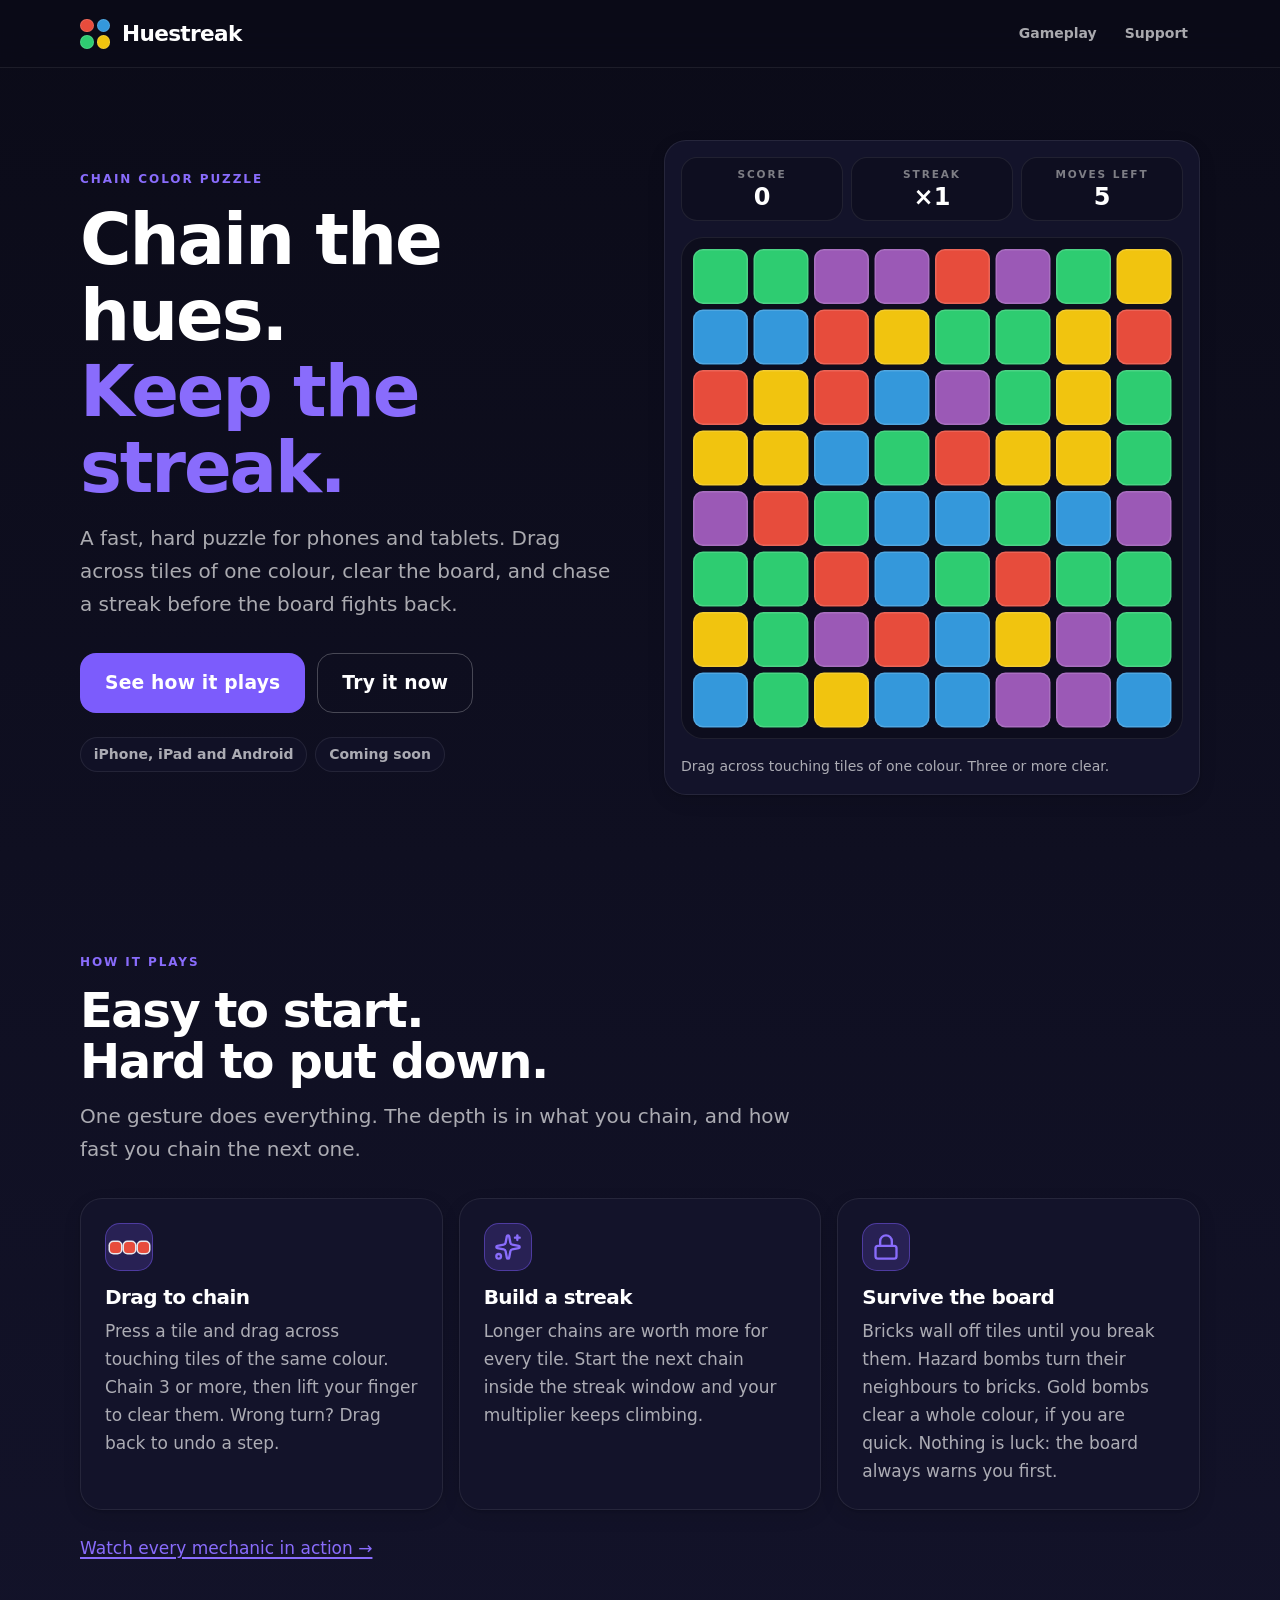
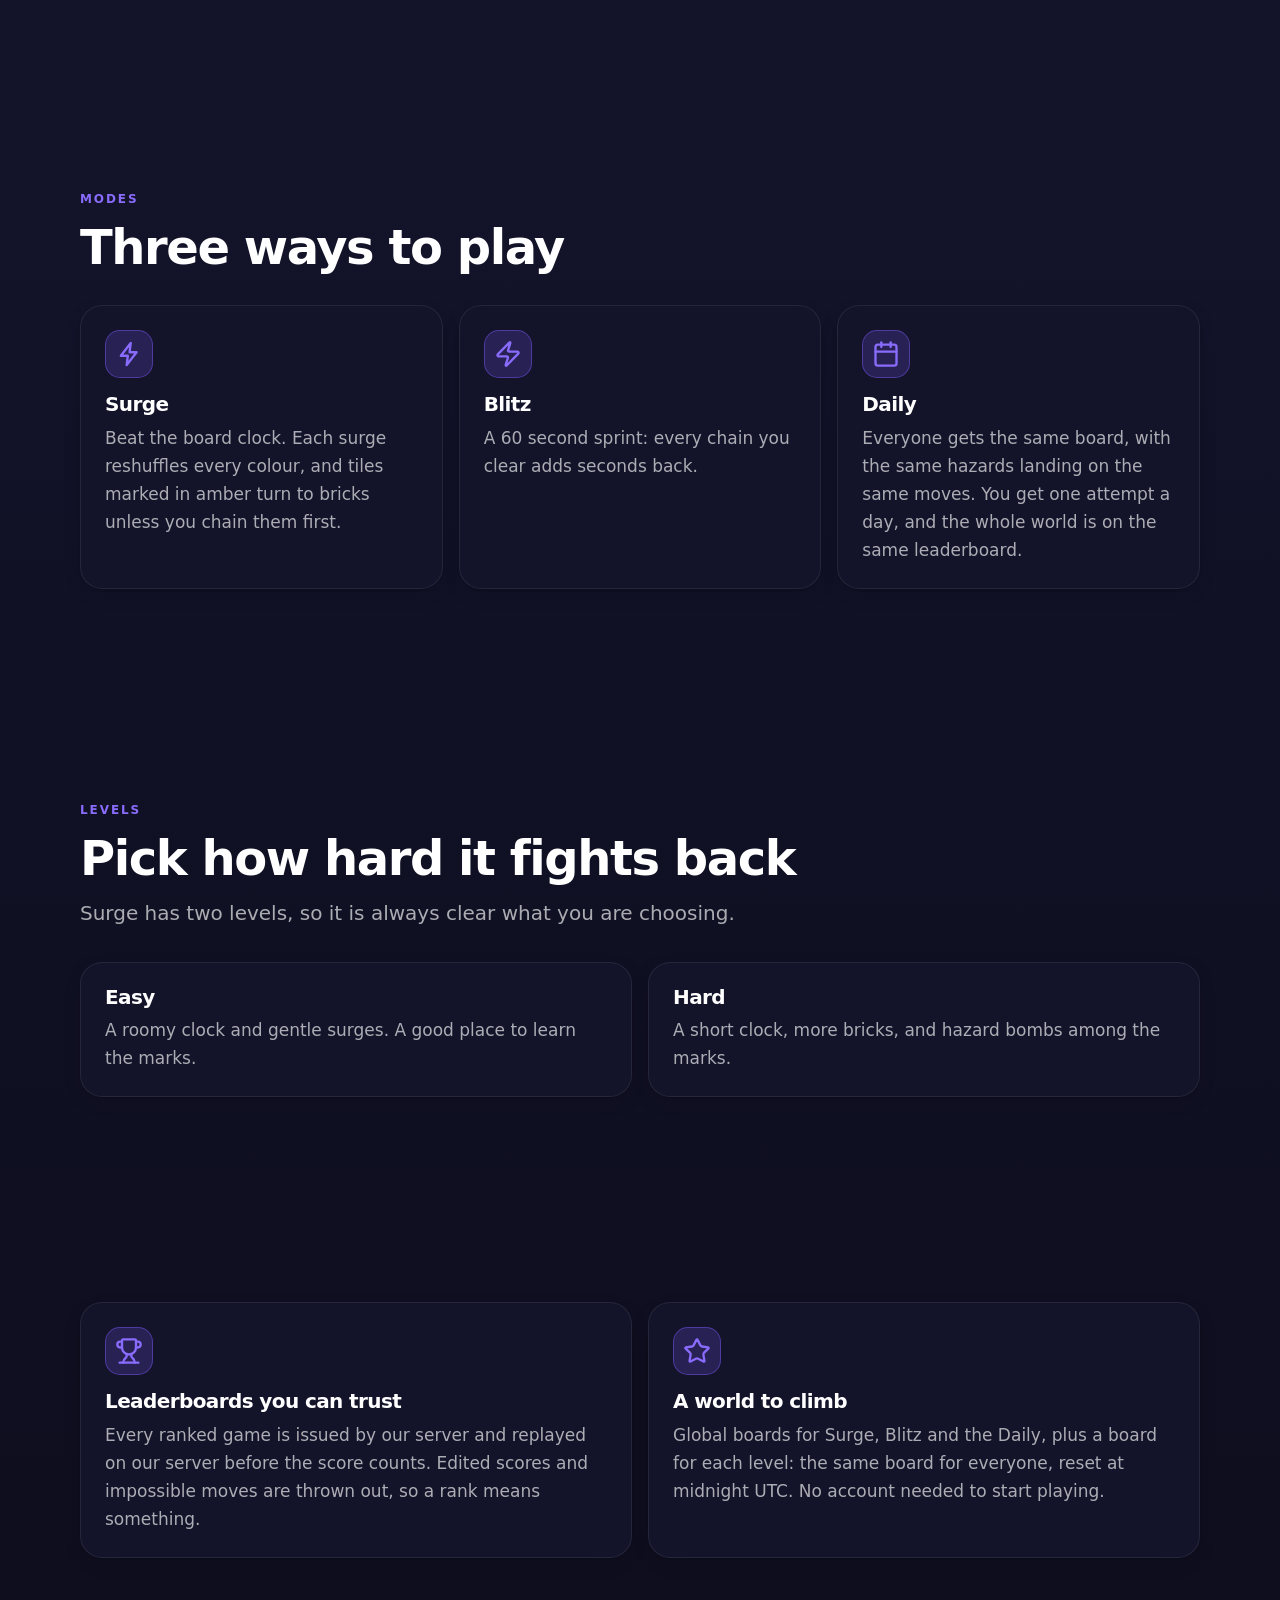
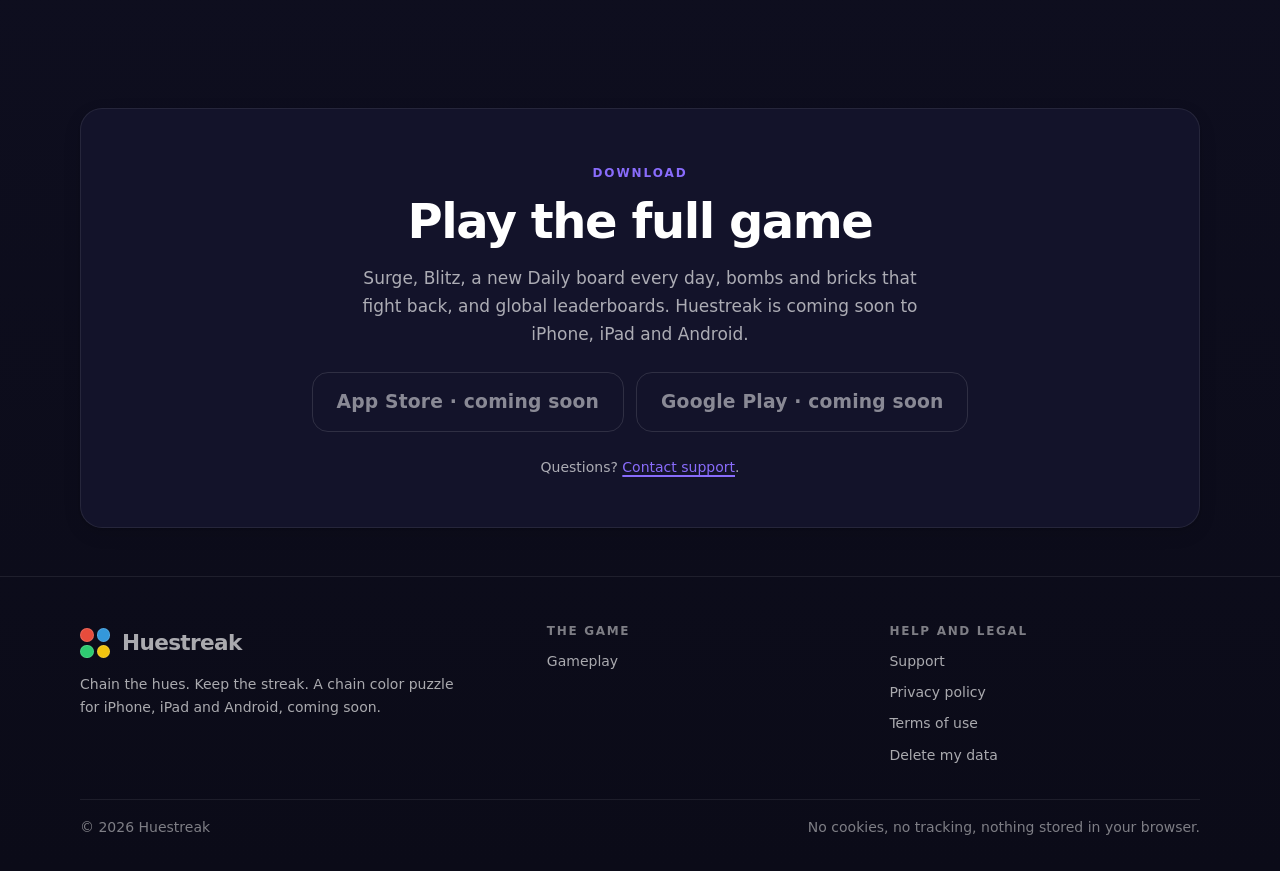
==== commit 66743380: "Deploy 2026-11-11" ====
--- a/index.html
+++ b/index.html
@@ -16,9 +16,9 @@
 <meta name="twitter:card" content="summary_large_image">
 <link rel="icon" href="favicon.svg" type="image/svg+xml">
 <link rel="preload" href="assets/fonts/nunito-latin.woff2" as="font" type="font/woff2" crossorigin>
-<link rel="stylesheet" href="assets/css/tokens.css?v=69b98c11">
-<link rel="stylesheet" href="assets/css/themes.css?v=69b98c11">
-<link rel="stylesheet" href="assets/css/site.css?v=69b98c11">
+<link rel="stylesheet" href="assets/css/tokens.css?v=a06e3597">
+<link rel="stylesheet" href="assets/css/themes.css?v=a06e3597">
+<link rel="stylesheet" href="assets/css/site.css?v=a06e3597">
 </head>
 <body>
 <a class="skip-link" href="#main">Skip to content</a>
@@ -91,7 +91,7 @@
       <article class="card">
         <div class="icon-tile"><svg class="icon icon--lg" aria-hidden="true"><use href="assets/icons/sprite.svg#i-locked"></use></svg></div>
         <h3>Survive the board</h3>
-        <p class="muted">Bricks lock tiles in place. Hazard bombs turn their neighbours to bricks. Gold bombs clear a whole colour, if you are quick. Nothing is luck: the board always warns you first.</p>
+        <p class="muted">Bricks wall off tiles until you break them. Hazard bombs turn their neighbours to bricks. Gold bombs clear a whole colour, if you are quick. Nothing is luck: the board always warns you first.</p>
       </article>
     </div>
     <p style="margin-top: var(--s-5)"><a href="gameplay.html">Watch every mechanic in action →</a></p>
@@ -209,8 +209,8 @@
   </div>
 </footer>
 
-<script type="module" src="assets/js/site.js?v=69b98c11"></script>
-<script type="module" src="assets/js/home.js?v=69b98c11"></script>
-<script type="module" src="assets/js/page.js?v=69b98c11"></script>
+<script type="module" src="assets/js/site.js?v=a06e3597"></script>
+<script type="module" src="assets/js/home.js?v=a06e3597"></script>
+<script type="module" src="assets/js/page.js?v=a06e3597"></script>
 </body>
 </html>
--- a/assets/css/site.css
+++ b/assets/css/site.css
@@ -198,6 +198,8 @@
 .tile.is-selected { z-index: 3; }
 /* the game outlines a selected tile with a white ring; it does not enlarge it */
 .tile.is-selected .tile__face { outline: 3px solid var(--glow); outline-offset: 0.5px; }
+.tile.is-marked .tile__face { outline: 3px solid #ffb02e; outline-offset: 1px; animation: mark 0.9s var(--ease) infinite alternate; }
+@keyframes mark { from { outline-color: #ffb02e; } to { outline-color: rgb(255 176 46 / 0.35); } }
 .tile.is-clearing .tile__face { transform: scale(0); opacity: 0; transition: transform 0.32s var(--ease), opacity 0.32s; }
 .tile.is-hint .tile__face { animation: hint 1.1s var(--ease) infinite; }
 @keyframes hint { 50% { transform: scale(1.1); box-shadow: 0 0 0 3px var(--glow); } }
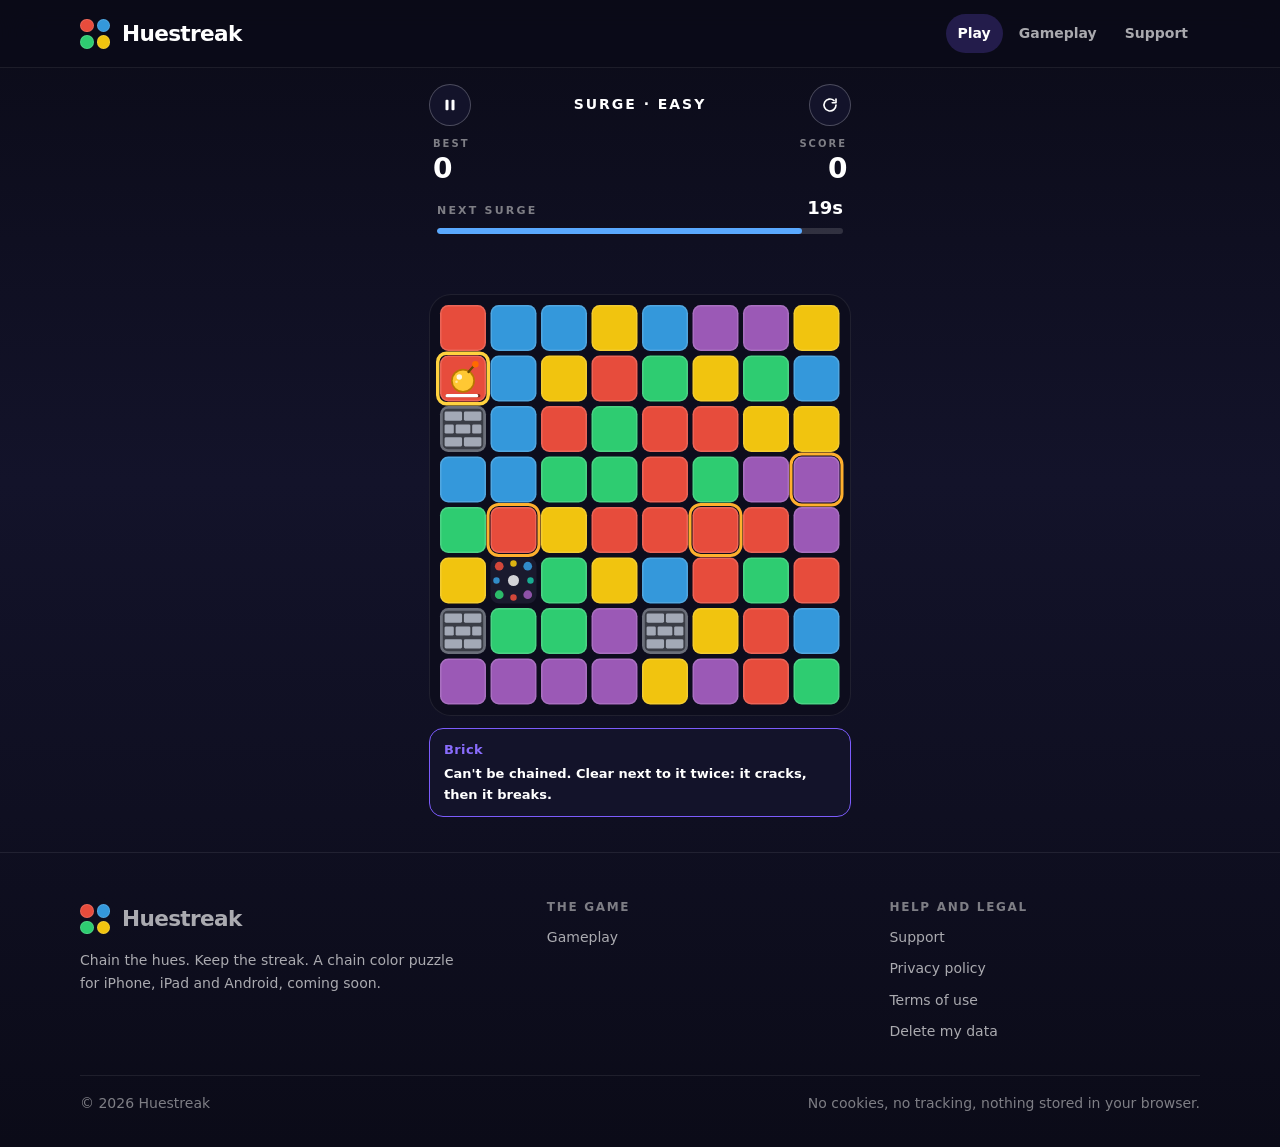
==== commit 0004b1da: "Deploy 2026-11-12" ====
--- a/index.html
+++ b/index.html
@@ -4,21 +4,21 @@
 <meta charset="utf-8">
 <meta name="viewport" content="width=device-width, initial-scale=1, viewport-fit=cover">
 <title>Huestreak · Chain Color Puzzle</title>
-<meta name="description" content="Huestreak is a fast, hard chain color puzzle for iPhone, iPad and Android. Drag across matching tiles, build a streak and clear the board. Coming soon.">
+<meta name="description" content="Play a Huestreak demo right here: drag across matching tiles, beat the surge clock and build a streak. The full game is coming soon to iPhone, iPad and Android.">
 <link rel="canonical" href="https://huestreak.com/">
 <meta name="theme-color" content="#0b0b18">
 <meta property="og:type" content="website">
 <meta property="og:site_name" content="Huestreak">
 <meta property="og:title" content="Huestreak · Chain Color Puzzle">
-<meta property="og:description" content="Huestreak is a fast, hard chain color puzzle for iPhone, iPad and Android. Drag across matching tiles, build a streak and clear the board. Coming soon.">
+<meta property="og:description" content="Play a Huestreak demo right here: drag across matching tiles, beat the surge clock and build a streak. The full game is coming soon to iPhone, iPad and Android.">
 <meta property="og:url" content="https://huestreak.com/">
 <meta property="og:image" content="https://huestreak.com/assets/og.png">
 <meta name="twitter:card" content="summary_large_image">
 <link rel="icon" href="favicon.svg" type="image/svg+xml">
 <link rel="preload" href="assets/fonts/nunito-latin.woff2" as="font" type="font/woff2" crossorigin>
-<link rel="stylesheet" href="assets/css/tokens.css?v=a06e3597">
-<link rel="stylesheet" href="assets/css/themes.css?v=a06e3597">
-<link rel="stylesheet" href="assets/css/site.css?v=a06e3597">
+<link rel="stylesheet" href="assets/css/tokens.css?v=68e5d285">
+<link rel="stylesheet" href="assets/css/themes.css?v=68e5d285">
+<link rel="stylesheet" href="assets/css/site.css?v=68e5d285">
 </head>
 <body>
 <a class="skip-link" href="#main">Skip to content</a>
@@ -29,6 +29,7 @@
       Huestreak
     </a>
     <nav class="nav" id="nav" aria-label="Main">
+      <a href="index.html" aria-current="page">Play</a>
       <a href="gameplay.html">Gameplay</a>
       <a href="support.html">Support</a>
     </nav>
@@ -39,139 +40,40 @@
 </header>
 
 <main id="main">
-<section class="hero">
-  <div class="container hero__grid">
-    <div>
-      <span class="eyebrow">Chain Color Puzzle</span>
-      <h1>Chain the hues.<br><em>Keep the streak.</em></h1>
-      <p class="lead">A fast, hard puzzle for phones and tablets. Drag across tiles of one colour, clear the board, and chase a streak before the board fights back.</p>
-      <div class="hero__cta">
-        <a class="btn" href="gameplay.html">See how it plays</a>
-        <a class="btn btn--ghost" href="#play">Try it now</a>
-      </div>
-      <div class="hero__meta">
-        <span class="chip">iPhone, iPad and Android</span>
-        <span class="chip">Coming soon</span>
-      </div>
+<section class="play" aria-label="Huestreak, playable demo">
+  <div class="game" id="game">
+    <div class="game__top">
+      <button class="round" id="btn-pause" type="button" aria-label="Pause">
+        <svg viewBox="0 0 24 24" fill="currentColor" aria-hidden="true"><rect x="6" y="5" width="4" height="14" rx="1.2"/><rect x="14" y="5" width="4" height="14" rx="1.2"/></svg>
+      </button>
+      <h1 class="game__title">Surge · Easy</h1>
+      <button class="round" id="btn-restart" type="button" aria-label="Restart">
+        <svg viewBox="0 0 24 24" fill="none" stroke="currentColor" stroke-width="2.2" stroke-linecap="round" stroke-linejoin="round" aria-hidden="true"><path d="M20 12a8 8 0 1 1-2.6-5.9"/><path d="M20 4v5h-5"/></svg>
+      </button>
     </div>
 
-    <div class="card board-card" id="play">
-      <div class="stats" aria-live="off">
-        <div class="stat"><span class="stat__label">Score</span><span class="stat__value" id="stat-score">0</span></div>
-        <div class="stat"><span class="stat__label">Streak</span><span class="stat__value" id="stat-streak" data-hot="false">×1</span></div>
-        <div class="stat"><span class="stat__label">Moves left</span><span class="stat__value" id="stat-moves">5</span></div>
-      </div>
-      <div class="board-wrap">
-        <div class="board" id="hero-board"></div>
-        <div class="board__end" id="board-end" role="dialog" aria-labelledby="end-title" hidden></div>
-      </div>
-      <p class="hint-text" id="hint-text" role="status">Drag across touching tiles of one colour. Three or more clear.</p>
+    <div class="game__stats">
+      <div><span class="lbl">Best</span><span class="val" id="stat-best">0</span></div>
+      <div><span class="lbl">Score</span><span class="val" id="stat-score">0</span></div>
     </div>
-  </div>
-</section>
 
-<section class="section" aria-labelledby="how">
-  <div class="container">
-    <div class="section__head">
-      <span class="eyebrow">How it plays</span>
-      <h2 id="how">Easy to start. Hard to put down.</h2>
-      <p>One gesture does everything. The depth is in what you chain, and how fast you chain the next one.</p>
+    <div class="surge" id="surge" role="timer" data-level="ok">
+      <div class="surge__row"><span class="surge__label" id="surge-label">NEXT SURGE</span><span class="surge__secs" id="surge-secs">20s</span></div>
+      <div class="surge__track"><div class="surge__fill" id="surge-fill"></div></div>
     </div>
-    <div class="grid">
-      <article class="card">
-        <div class="icon-tile" aria-hidden="true"><span class="chain-art"><i></i><i></i><i></i></span></div>
-        <h3>Drag to chain</h3>
-        <p class="muted">Press a tile and drag across touching tiles of the same colour. Chain 3 or more, then lift your finger to clear them. Wrong turn? Drag back to undo a step.</p>
-      </article>
-      <article class="card">
-        <div class="icon-tile"><svg class="icon icon--lg" aria-hidden="true"><use href="assets/icons/sprite.svg#i-combo"></use></svg></div>
-        <h3>Build a streak</h3>
-        <p class="muted">Longer chains are worth more for every tile. Start the next chain inside the streak window and your multiplier keeps climbing.</p>
-      </article>
-      <article class="card">
-        <div class="icon-tile"><svg class="icon icon--lg" aria-hidden="true"><use href="assets/icons/sprite.svg#i-locked"></use></svg></div>
-        <h3>Survive the board</h3>
-        <p class="muted">Bricks wall off tiles until you break them. Hazard bombs turn their neighbours to bricks. Gold bombs clear a whole colour, if you are quick. Nothing is luck: the board always warns you first.</p>
-      </article>
+
+    <div class="streak-row"><span class="streak-badge" id="streak" hidden></span></div>
+    <div class="feedback" id="feedback" role="status"></div>
+
+    <div class="board-wrap">
+      <div class="board" id="game-board"></div>
+      <div class="game__banner" id="banner" role="status" hidden><b></b><span></span></div>
+      <div class="board__end" id="board-end" role="dialog" aria-modal="false" hidden></div>
     </div>
-    <p style="margin-top: var(--s-5)"><a href="gameplay.html">Watch every mechanic in action →</a></p>
-  </div>
-</section>
 
-<section class="section" aria-labelledby="modes">
-  <div class="container">
-    <div class="section__head">
-      <span class="eyebrow">Modes</span>
-      <h2 id="modes">Three ways to play</h2>
-    </div>
-    <div class="grid">
-      <article class="card">
-        <div class="icon-tile"><svg class="icon icon--lg" aria-hidden="true"><use href="assets/icons/sprite.svg#i-surge"></use></svg></div>
-        <h3>Surge</h3>
-        <p class="muted">Beat the board clock. Each surge reshuffles every colour, and tiles marked in amber turn to bricks unless you chain them first.</p>
-      </article>
-      <article class="card">
-        <div class="icon-tile"><svg class="icon icon--lg" aria-hidden="true"><use href="assets/icons/sprite.svg#i-blitz"></use></svg></div>
-        <h3>Blitz</h3>
-        <p class="muted">A 60 second sprint: every chain you clear adds seconds back.</p>
-      </article>
-      <article class="card">
-        <div class="icon-tile"><svg class="icon icon--lg" aria-hidden="true"><use href="assets/icons/sprite.svg#i-daily"></use></svg></div>
-        <h3>Daily</h3>
-        <p class="muted">Everyone gets the same board, with the same hazards landing on the same moves. You get one attempt a day, and the whole world is on the same leaderboard.</p>
-      </article>
-    </div>
-  </div>
-</section>
-
-<section class="section" aria-labelledby="levels">
-  <div class="container">
-    <div class="section__head">
-      <span class="eyebrow">Levels</span>
-      <h2 id="levels">Pick how hard it fights back</h2>
-      <p>Surge has two levels, so it is always clear what you are choosing.</p>
-    </div>
-    <div class="grid grid--2">
-      <article class="card">
-        <h3>Easy</h3>
-        <p class="muted">A roomy clock and gentle surges. A good place to learn the marks.</p>
-      </article>
-      <article class="card">
-        <h3>Hard</h3>
-        <p class="muted">A short clock, more bricks, and hazard bombs among the marks.</p>
-      </article>
-    </div>
-  </div>
-</section>
-
-<section class="section" aria-labelledby="fair">
-  <div class="container">
-    <div class="grid grid--2">
-      <article class="card">
-        <div class="icon-tile"><svg class="icon icon--lg" aria-hidden="true"><use href="assets/icons/sprite.svg#i-leaderboard"></use></svg></div>
-        <h3>Leaderboards you can trust</h3>
-        <p class="muted" id="fair">Every ranked game is issued by our server and replayed on our server before the score counts. Edited scores and impossible moves are thrown out, so a rank means something.</p>
-      </article>
-      <article class="card">
-        <div class="icon-tile"><svg class="icon icon--lg" aria-hidden="true"><use href="assets/icons/sprite.svg#i-new-best"></use></svg></div>
-        <h3>A world to climb</h3>
-        <p class="muted">Global boards for Surge, Blitz and the Daily, plus a board for each level: the same board for everyone, reset at midnight UTC. No account needed to start playing.</p>
-      </article>
-    </div>
-  </div>
-</section>
-
-<section class="section section--tight" id="download" aria-labelledby="dl-title">
-  <div class="container">
-    <div class="card" style="text-align:center; padding: var(--s-7) var(--s-5);">
-      <span class="eyebrow">Download</span>
-      <h2 id="dl-title" style="font-size: var(--fs-2xl);">Play the full game</h2>
-      <p class="muted" style="max-width: 36rem; margin: var(--s-4) auto var(--s-5);">Surge, Blitz, a new Daily board every day, bombs and bricks that fight back, and global leaderboards. Huestreak is coming soon to iPhone, iPad and Android.</p>
-      <div class="store-row">
-        <span class="btn btn--ghost" aria-disabled="true">App Store · coming soon</span>
-        <span class="btn btn--ghost" aria-disabled="true">Google Play · coming soon</span>
-      </div>
-      <p class="muted" style="margin: var(--s-5) 0 0; font-size: var(--fs-sm);">Questions? <a href="support.html">Contact support</a>.</p>
+    <div class="game__foot">
+      <div class="game__tip" id="tip" role="status" hidden><b></b><span></span></div>
+      <p class="game__note">A demo of the mobile game. Coming soon to iPhone, iPad and Android.</p>
     </div>
   </div>
 </section>
@@ -209,8 +111,8 @@
   </div>
 </footer>
 
-<script type="module" src="assets/js/site.js?v=a06e3597"></script>
-<script type="module" src="assets/js/home.js?v=a06e3597"></script>
-<script type="module" src="assets/js/page.js?v=a06e3597"></script>
+<script type="module" src="assets/js/site.js?v=68e5d285"></script>
+<script type="module" src="assets/js/home.js?v=68e5d285"></script>
+<script type="module" src="assets/js/page.js?v=68e5d285"></script>
 </body>
 </html>
--- a/assets/css/tokens.css
+++ b/assets/css/tokens.css
@@ -67,6 +67,11 @@
   --brick-base: #6b6f7a;
   --rainbow-base: #1a1a2e;
 
+  /* The game's signal colours (same in every theme): the amber mark, the red warning, the calm blue of a full surge clock */
+  --signal-amber: #ffb02e;
+  --signal-red: #ff6b6b;
+  --signal-blue: #5aa9ff;
+
   /* Motion */
   --ease: cubic-bezier(0.2, 0.8, 0.2, 1);
   --dur-1: 120ms;
--- a/assets/css/site.css
+++ b/assets/css/site.css
@@ -148,24 +148,7 @@
 .facts li { display: flex; gap: var(--s-2); }
 .facts li::before { content: ""; width: 8px; height: 8px; border-radius: 3px; background: var(--accent); margin-top: 0.5em; flex: none; }
 
-/* ── Hero ───────────────────────────────────────────────────────────────── */
-.hero { padding-block: clamp(var(--s-6), 6vw, var(--s-8)) var(--s-7); }
-.hero__grid { display: grid; gap: var(--s-7); align-items: center; grid-template-columns: 1fr 1fr; }
-@media (max-width: 900px) { .hero__grid { grid-template-columns: 1fr; } }
-.hero h1 { font-size: clamp(2.5rem, 1.3rem + 4.4vw, 4.4rem); text-wrap: balance; }
-.hero h1 em { font-style: normal; color: var(--accent-text); }
-.hero .lead { margin-top: var(--s-4); }
-.hero__cta { display: flex; flex-wrap: wrap; gap: var(--s-3); margin-top: var(--s-6); }
-.hero__meta { display: flex; flex-wrap: wrap; gap: var(--s-2); margin-top: var(--s-5); }
-
 /* ── Tiles and the board ────────────────────────────────────────────────── */
-.board-card { padding: var(--s-4); display: grid; gap: var(--s-4); }
-.stats { display: grid; grid-template-columns: repeat(3, 1fr); gap: var(--s-2); text-align: center; }
-.stat { padding: var(--s-2) var(--s-1); border-radius: var(--r-md); background: color-mix(in srgb, var(--bg) 55%, transparent); border: var(--bw) solid var(--border); }
-.stat__label { display: block; font-size: 0.66rem; font-weight: var(--fw-black); letter-spacing: 0.18em; text-transform: uppercase; color: var(--text-faint); }
-.stat__value { display: block; font-size: 1.5rem; font-weight: var(--fw-black); line-height: 1.2; font-variant-numeric: tabular-nums; }
-.stat__value[data-hot="true"] { color: var(--combo); }
-
 .board {
   --rows: 8; --cols: 8; --gap: 6px; --tile-r: 12px;
   position: relative; width: 100%; max-width: 560px; margin-inline: auto;
@@ -198,8 +181,11 @@
 .tile.is-selected { z-index: 3; }
 /* the game outlines a selected tile with a white ring; it does not enlarge it */
 .tile.is-selected .tile__face { outline: 3px solid var(--glow); outline-offset: 0.5px; }
-.tile.is-marked .tile__face { outline: 3px solid #ffb02e; outline-offset: 1px; animation: mark 0.9s var(--ease) infinite alternate; }
-@keyframes mark { from { outline-color: #ffb02e; } to { outline-color: rgb(255 176 46 / 0.35); } }
+.tile.is-marked { --mark: var(--signal-amber); }
+.tile.is-marked--bomb { --mark: var(--signal-red); }      /* this mark becomes a hazard bomb, not a brick */
+.tile.is-marked .tile__face { outline: 3px solid var(--mark); outline-offset: 1px; animation: mark 0.9s var(--ease) infinite alternate; }
+.board[data-urgent="true"] .tile.is-marked .tile__face { animation-duration: 0.32s; }   /* the surge is seconds away */
+@keyframes mark { from { outline-color: var(--mark); } to { outline-color: color-mix(in srgb, var(--mark) 35%, transparent); } }
 .tile.is-clearing .tile__face { transform: scale(0); opacity: 0; transition: transform 0.32s var(--ease), opacity 0.32s; }
 .tile.is-hint .tile__face { animation: hint 1.1s var(--ease) infinite; }
 @keyframes hint { 50% { transform: scale(1.1); box-shadow: 0 0 0 3px var(--glow); } }
@@ -241,6 +227,78 @@
   background: var(--accent); color: var(--on-accent); border: 2px solid var(--surface); font-size: 0.75rem; font-weight: var(--fw-black);
 }
 .hint-text { color: var(--text-muted); font-size: var(--fs-sm); margin: 0; }
+
+/* ── The game screen (home page): laid out like the phone's game screen, a slim bar, the score, the surge clock, then the board ─────── */
+.play { display: grid; justify-items: center; padding: var(--s-4) var(--gutter) var(--s-6); }
+.game {
+  /* the board takes the height that is left under the header and the HUD, so the whole game fits one screen */
+  --board-w: clamp(240px, min(calc(100svh - var(--header-h) - 410px), calc(100vw - 2 * var(--gutter) - 32px)), 480px);
+  position: relative; width: calc(var(--board-w) + 32px); max-width: 100%;
+}
+.game .board { width: var(--board-w); max-width: none; }
+.game__top { display: flex; align-items: center; justify-content: space-between; padding-inline: 16px; }
+.game__title { margin: 0; font-size: 0.875rem; font-weight: var(--fw-black); letter-spacing: 0.14em; color: var(--text); text-transform: uppercase; }
+.round {
+  width: 42px; height: 42px; border-radius: 50%; display: grid; place-items: center; cursor: pointer; padding: 0;
+  color: var(--text); background: var(--surface); border: var(--bw) solid color-mix(in srgb, var(--text) 24%, transparent);
+  transition: background var(--dur-1), transform var(--dur-1) var(--ease);
+}
+.round:hover { background: color-mix(in srgb, var(--text) 10%, var(--surface)); }
+.round:active { transform: scale(0.94); }
+.round svg { width: 18px; height: 18px; }
+.game__stats { display: flex; justify-content: space-between; align-items: flex-end; padding: 10px 20px 8px; }
+.game__stats > div { display: grid; }
+.game__stats > div:last-child { text-align: right; }
+.lbl { font-size: 0.625rem; font-weight: var(--fw-black); letter-spacing: 0.2em; text-transform: uppercase; color: var(--text-faint); }
+.val { font-size: 1.75rem; font-weight: var(--fw-black); line-height: 1.15; letter-spacing: -0.02em; font-variant-numeric: tabular-nums; }
+.surge { padding-inline: 24px; display: grid; gap: 6px; margin-bottom: 2px; }
+.surge__row { display: flex; justify-content: space-between; align-items: baseline; }
+.surge__label { font-size: 0.6875rem; font-weight: var(--fw-black); letter-spacing: 0.2em; color: var(--text-faint); }
+.surge__secs { font-size: 1.125rem; font-weight: var(--fw-black); font-variant-numeric: tabular-nums; }
+.surge[data-level="urgent"] .surge__label, .surge[data-level="urgent"] .surge__secs { color: var(--signal-red); }
+.surge__track { height: 6px; border-radius: 3px; overflow: hidden; background: color-mix(in srgb, var(--text) 14%, transparent); }
+.surge__fill { height: 100%; width: 100%; border-radius: 3px; background: var(--signal-blue); transition: width 0.9s linear, background-color 0.9s linear; }
+.surge[data-level="warn"] .surge__fill { background: var(--signal-amber); }
+.surge[data-level="urgent"] .surge__fill { background: var(--signal-red); }
+.streak-row { height: 30px; display: grid; place-items: center; }
+.streak-badge {
+  font-size: 0.75rem; font-weight: var(--fw-black); letter-spacing: 0.04em; padding: 5px 14px; border-radius: var(--r-pill);
+  color: var(--accent-text); background: color-mix(in srgb, var(--accent) 16%, transparent); border: var(--bw) solid color-mix(in srgb, var(--accent) 55%, transparent);
+}
+.streak-badge[data-max="true"] { color: var(--signal-red); background: color-mix(in srgb, var(--signal-red) 16%, transparent); border-color: color-mix(in srgb, var(--signal-red) 50%, transparent); }
+.streak-badge[hidden] { display: none; }
+.feedback { height: 26px; display: grid; place-items: center; font-size: 0.875rem; font-weight: var(--fw-bold); letter-spacing: 0.03em; color: var(--text-muted); }
+.game .board-wrap { margin-top: 2px; }
+.game__banner {
+  position: absolute; z-index: 9; left: 8%; right: 8%; top: 14%; display: grid; gap: 2px; justify-items: center; text-align: center; padding: 12px 16px;
+  border-radius: var(--r-md); background: var(--surface); border: 2px solid var(--signal-amber); box-shadow: var(--shadow-2); animation: end-in 140ms var(--ease);
+}
+.game__banner[hidden] { display: none; }
+.game__banner b { font-size: 1.25rem; font-weight: var(--fw-black); letter-spacing: 0.18em; color: var(--signal-amber); }
+.game__banner span { font-size: 0.8125rem; font-weight: var(--fw-bold); }
+.game__foot { display: grid; margin-top: 12px; min-height: 92px; align-items: start; }
+.game__foot > * { grid-area: 1 / 1; }
+.game__tip {
+  display: grid; gap: 2px; align-content: center; padding: 10px 14px; margin-inline: 16px; min-height: 64px;
+  border-radius: 14px; background: var(--surface); border: var(--bw) solid var(--accent); animation: end-in 220ms var(--ease);
+}
+.game__tip[hidden] { display: none; }
+.game__tip b { font-size: 0.8125rem; font-weight: var(--fw-black); letter-spacing: 0.03em; color: var(--accent-text); }
+.game__tip span { font-size: 0.8125rem; font-weight: var(--fw-semibold); }
+.game__note { margin: 0; padding: 0.5rem 1rem 0; text-align: center; color: var(--text-faint); font-size: var(--fs-sm); }
+.game__tip:not([hidden]) ~ .game__note { visibility: hidden; }
+.board__end .label { font-size: 0.6875rem; font-weight: var(--fw-black); letter-spacing: 0.22em; text-transform: uppercase; color: var(--text-faint); }
+.board__end .score + .label { margin-top: calc(var(--s-1) * -1); }
+.board__end .actions--col { flex-direction: column; align-items: stretch; width: min(100%, 15rem); }
+.board__end .btn { min-height: 46px; }
+.board__end .btn--sm { min-height: 36px; padding: 0.35rem 0.8rem; font-size: var(--fs-sm); }
+.board__end .stores { display: flex; gap: var(--s-2); justify-content: center; }
+.board__end .soon { font-size: var(--fs-xs); color: var(--text-faint); text-align: center; }
+.game .board__end { overflow-y: auto; gap: var(--s-2); padding: var(--s-4); }   /* never taller than the board: it scrolls instead of spilling out */
+.game .board__end .score { font-size: 2.2rem; }
+.game .board-wrap { container-type: inline-size; }
+@container (max-width: 340px) { .game .board__end p { display: none; } }
+@media (max-width: 380px) { .val { font-size: 1.5rem; } }
 
 /* Scripted demos */
 .demo { display: grid; gap: var(--s-3); align-content: start; }
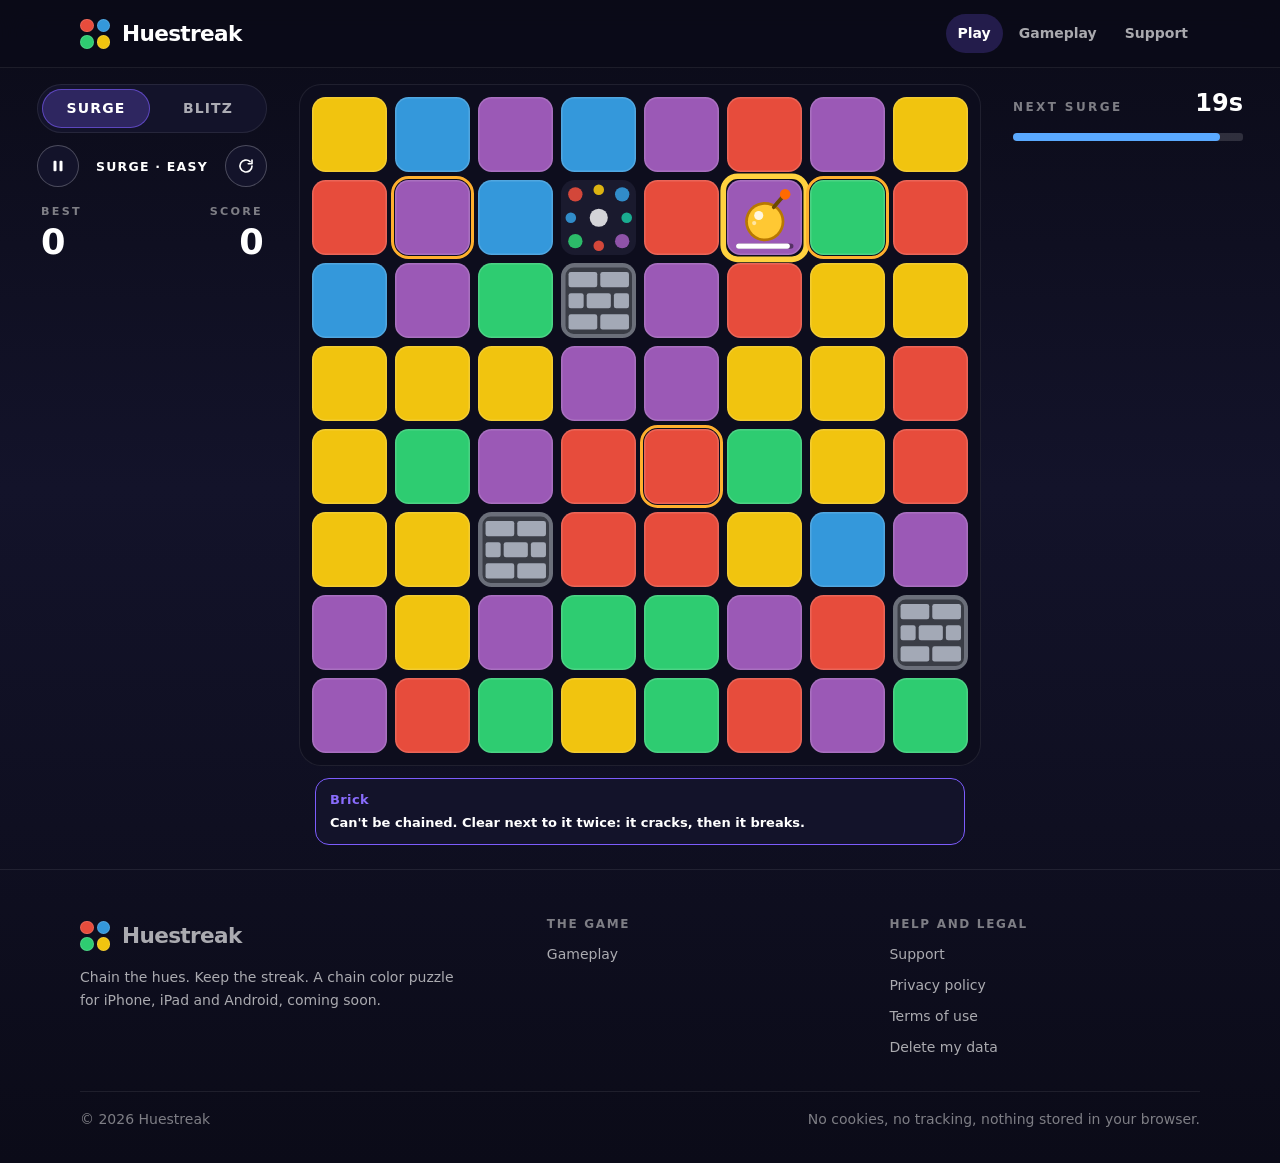
==== commit f403153b: "Deploy 2026-11-12" ====
--- a/index.html
+++ b/index.html
@@ -16,9 +16,9 @@
 <meta name="twitter:card" content="summary_large_image">
 <link rel="icon" href="favicon.svg" type="image/svg+xml">
 <link rel="preload" href="assets/fonts/nunito-latin.woff2" as="font" type="font/woff2" crossorigin>
-<link rel="stylesheet" href="assets/css/tokens.css?v=68e5d285">
-<link rel="stylesheet" href="assets/css/themes.css?v=68e5d285">
-<link rel="stylesheet" href="assets/css/site.css?v=68e5d285">
+<link rel="stylesheet" href="assets/css/tokens.css?v=10a8b43f">
+<link rel="stylesheet" href="assets/css/themes.css?v=10a8b43f">
+<link rel="stylesheet" href="assets/css/site.css?v=10a8b43f">
 </head>
 <body>
 <a class="skip-link" href="#main">Skip to content</a>
@@ -41,7 +41,12 @@
 
 <main id="main">
 <section class="play" aria-label="Huestreak, playable demo">
-  <div class="game" id="game">
+  <div class="game" id="game" data-mode="surge">
+    <div class="modes" role="group" aria-label="Mode">
+      <button class="modes__btn" type="button" data-mode="surge" aria-pressed="true">Surge</button>
+      <button class="modes__btn" type="button" data-mode="blitz" aria-pressed="false">Blitz</button>
+    </div>
+
     <div class="game__top">
       <button class="round" id="btn-pause" type="button" aria-label="Pause">
         <svg viewBox="0 0 24 24" fill="currentColor" aria-hidden="true"><rect x="6" y="5" width="4" height="14" rx="1.2"/><rect x="14" y="5" width="4" height="14" rx="1.2"/></svg>
@@ -53,13 +58,17 @@
     </div>
 
     <div class="game__stats">
-      <div><span class="lbl">Best</span><span class="val" id="stat-best">0</span></div>
-      <div><span class="lbl">Score</span><span class="val" id="stat-score">0</span></div>
+      <div><span class="lbl" id="lbl-left">Best</span><span class="val" id="stat-left">0</span></div>
+      <div><span class="lbl" id="lbl-right">Score</span><span class="val" id="stat-right">0</span></div>
     </div>
 
     <div class="surge" id="surge" role="timer" data-level="ok">
       <div class="surge__row"><span class="surge__label" id="surge-label">NEXT SURGE</span><span class="surge__secs" id="surge-secs">20s</span></div>
       <div class="surge__track"><div class="surge__fill" id="surge-fill"></div></div>
+    </div>
+
+    <div class="blitz" id="blitz" data-level="ok" aria-hidden="true">
+      <div class="surge__track"><div class="surge__fill" id="blitz-fill"></div></div>
     </div>
 
     <div class="streak-row"><span class="streak-badge" id="streak" hidden></span></div>
@@ -111,8 +120,8 @@
   </div>
 </footer>
 
-<script type="module" src="assets/js/site.js?v=68e5d285"></script>
-<script type="module" src="assets/js/home.js?v=68e5d285"></script>
-<script type="module" src="assets/js/page.js?v=68e5d285"></script>
+<script type="module" src="assets/js/site.js?v=10a8b43f"></script>
+<script type="module" src="assets/js/home.js?v=10a8b43f"></script>
+<script type="module" src="assets/js/page.js?v=10a8b43f"></script>
 </body>
 </html>
--- a/assets/css/tokens.css
+++ b/assets/css/tokens.css
@@ -71,6 +71,7 @@
   --signal-amber: #ffb02e;
   --signal-red: #ff6b6b;
   --signal-blue: #5aa9ff;
+  --signal-green: #4cd964;   /* a full Blitz clock */
 
   /* Motion */
   --ease: cubic-bezier(0.2, 0.8, 0.2, 1);
--- a/assets/css/site.css
+++ b/assets/css/site.css
@@ -232,7 +232,8 @@
 .play { display: grid; justify-items: center; padding: var(--s-4) var(--gutter) var(--s-6); }
 .game {
   /* the board takes the height that is left under the header and the HUD, so the whole game fits one screen */
-  --board-w: clamp(240px, min(calc(100svh - var(--header-h) - 410px), calc(100vw - 2 * var(--gutter) - 32px)), 480px);
+  --slack: calc(2 * var(--gutter) + 32px);
+  --board-w: clamp(240px, min(calc(100svh - var(--header-h) - 380px), calc(100vw - var(--slack))), 560px);
   position: relative; width: calc(var(--board-w) + 32px); max-width: 100%;
 }
 .game .board { width: var(--board-w); max-width: none; }
@@ -276,7 +277,7 @@
 .game__banner[hidden] { display: none; }
 .game__banner b { font-size: 1.25rem; font-weight: var(--fw-black); letter-spacing: 0.18em; color: var(--signal-amber); }
 .game__banner span { font-size: 0.8125rem; font-weight: var(--fw-bold); }
-.game__foot { display: grid; margin-top: 12px; min-height: 92px; align-items: start; }
+.game__foot { display: grid; margin-top: 12px; min-height: 76px; align-items: start; }
 .game__foot > * { grid-area: 1 / 1; }
 .game__tip {
   display: grid; gap: 2px; align-content: center; padding: 10px 14px; margin-inline: 16px; min-height: 64px;
@@ -299,6 +300,55 @@
 .game .board-wrap { container-type: inline-size; }
 @container (max-width: 340px) { .game .board__end p { display: none; } }
 @media (max-width: 380px) { .val { font-size: 1.5rem; } }
+@media (max-width: 600px) { .play { padding-inline: 0; } .game { --slack: 32px; } }   /* phones: the board gets the full width, as in the app */
+
+/* Mode picker (the phone has a menu; the page has these two tabs) */
+.modes { display: flex; gap: 4px; padding: 4px; margin: 0 16px 10px; border-radius: var(--r-pill); background: var(--surface); border: var(--bw) solid var(--border); }
+.modes__btn {
+  flex: 1; font: inherit; font-size: var(--fs-sm); font-weight: var(--fw-black); letter-spacing: 0.08em; text-transform: uppercase; cursor: pointer;
+  padding: 0.45rem 0.8rem; min-height: 38px; border-radius: var(--r-pill); border: var(--bw) solid transparent; background: transparent; color: var(--text-muted);
+  transition: background var(--dur-2), color var(--dur-2);
+}
+.modes__btn:hover { color: var(--text); }
+.modes__btn[aria-pressed="true"] { color: var(--text); background: color-mix(in srgb, var(--accent) 26%, transparent); border-color: color-mix(in srgb, var(--accent) 60%, transparent); }
+
+/* Blitz: a plain clock bar where Surge has its board clock */
+.blitz { padding-inline: 24px; min-height: 44px; display: grid; align-content: end; padding-bottom: 8px; }
+.game[data-mode="surge"] .blitz, .game[data-mode="blitz"] .surge { display: none; }
+.blitz[data-level="warn"] .surge__fill { background: var(--signal-amber); }
+.blitz[data-level="urgent"] .surge__fill { background: var(--signal-red); }
+.blitz .surge__fill { background: var(--signal-green); }
+.val[data-hot="true"] { color: var(--signal-red); }
+
+/* Wide screens: the same HUD, moved into panels either side of a much bigger board */
+@media (min-width: 1000px) {
+  .play { padding-block: var(--s-4) var(--s-5); }
+  .game {
+    --panel: 230px; --panel-gap: 32px;
+    --board-w: clamp(320px, min(calc(100svh - var(--header-h) - 150px), calc(100vw - 2 * var(--gutter) - 2 * var(--panel) - 2 * var(--panel-gap))), 760px);
+    width: auto; max-width: none;
+    display: grid; grid-template-columns: var(--panel) var(--board-w) var(--panel); column-gap: var(--panel-gap); align-content: start;
+    grid-template-rows: auto auto auto auto 1fr auto;
+    grid-template-areas: "tabs board right1" "top board right2" "stats board right3" "stats2 board right4" ". board ." ". foot .";
+  }
+  .modes { grid-area: tabs; margin: 0 0 var(--s-3); }
+  .game__top { grid-area: top; padding: 0; gap: var(--s-2); }
+  .game__title { font-size: 0.78rem; letter-spacing: 0.1em; text-align: center; }
+  .game__stats { grid-area: stats; padding: var(--s-4) 4px var(--s-2); }
+  .val { font-size: 2.2rem; }
+  .lbl { font-size: 0.7rem; }
+  .surge, .blitz { grid-area: right1; padding-inline: 0; }
+  .blitz { align-content: center; min-height: 0; padding-bottom: 0; }
+  .streak-row { grid-area: right2; height: 40px; justify-items: start; }
+  .feedback { grid-area: right3; justify-items: start; height: 32px; font-size: 1rem; }
+  .game .board-wrap { grid-area: board; grid-row: 1 / span 5; margin-top: 0; }
+  .game__foot { grid-area: foot; min-height: 64px; }
+  .surge__label { font-size: 0.75rem; }
+  .surge__secs { font-size: 1.5rem; }
+  .surge__track { height: 8px; }
+  .surge__fill { border-radius: 4px; }
+}
+
 
 /* Scripted demos */
 .demo { display: grid; gap: var(--s-3); align-content: start; }
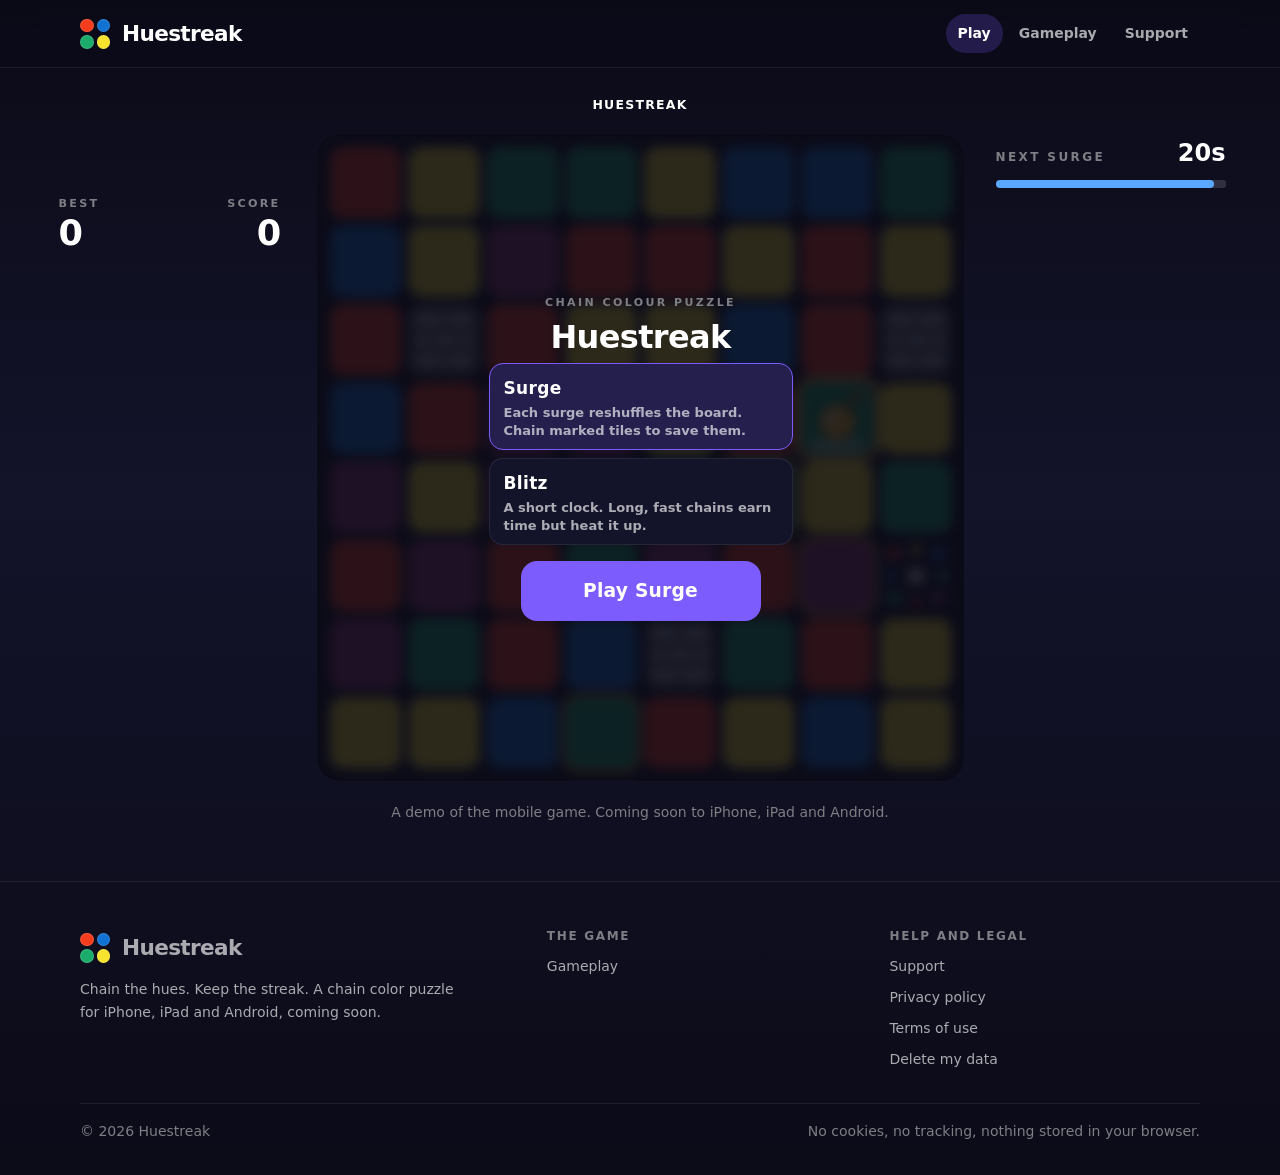
==== commit 74d841a3: "Deploy 2026-11-17" ====
--- a/index.html
+++ b/index.html
@@ -16,9 +16,9 @@
 <meta name="twitter:card" content="summary_large_image">
 <link rel="icon" href="favicon.svg" type="image/svg+xml">
 <link rel="preload" href="assets/fonts/nunito-latin.woff2" as="font" type="font/woff2" crossorigin>
-<link rel="stylesheet" href="assets/css/tokens.css?v=10a8b43f">
-<link rel="stylesheet" href="assets/css/themes.css?v=10a8b43f">
-<link rel="stylesheet" href="assets/css/site.css?v=10a8b43f">
+<link rel="stylesheet" href="assets/css/tokens.css?v=852efd23">
+<link rel="stylesheet" href="assets/css/themes.css?v=852efd23">
+<link rel="stylesheet" href="assets/css/site.css?v=852efd23">
 </head>
 <body>
 <a class="skip-link" href="#main">Skip to content</a>
@@ -41,12 +41,7 @@
 
 <main id="main">
 <section class="play" aria-label="Huestreak, playable demo">
-  <div class="game" id="game" data-mode="surge">
-    <div class="modes" role="group" aria-label="Mode">
-      <button class="modes__btn" type="button" data-mode="surge" aria-pressed="true">Surge</button>
-      <button class="modes__btn" type="button" data-mode="blitz" aria-pressed="false">Blitz</button>
-    </div>
-
+  <div class="game" id="game" data-mode="surge" data-screen="menu">
     <div class="game__top">
       <button class="round" id="btn-pause" type="button" aria-label="Pause">
         <svg viewBox="0 0 24 24" fill="currentColor" aria-hidden="true"><rect x="6" y="5" width="4" height="14" rx="1.2"/><rect x="14" y="5" width="4" height="14" rx="1.2"/></svg>
@@ -67,7 +62,8 @@
       <div class="surge__track"><div class="surge__fill" id="surge-fill"></div></div>
     </div>
 
-    <div class="blitz" id="blitz" data-level="ok" aria-hidden="true">
+    <div class="blitz" id="blitz" role="timer" data-level="ok" data-heat="cold">
+      <div class="surge__row"><span class="surge__label" id="heat-label">HEAT 0</span><span class="surge__label" id="heat-meta">1.0× SPEED · 4 COLOURS</span></div>
       <div class="surge__track"><div class="surge__fill" id="blitz-fill"></div></div>
     </div>
 
@@ -120,8 +116,8 @@
   </div>
 </footer>
 
-<script type="module" src="assets/js/site.js?v=10a8b43f"></script>
-<script type="module" src="assets/js/home.js?v=10a8b43f"></script>
-<script type="module" src="assets/js/page.js?v=10a8b43f"></script>
+<script type="module" src="assets/js/site.js?v=852efd23"></script>
+<script type="module" src="assets/js/home.js?v=852efd23"></script>
+<script type="module" src="assets/js/page.js?v=852efd23"></script>
 </body>
 </html>
--- a/assets/css/themes.css
+++ b/assets/css/themes.css
@@ -20,10 +20,11 @@
   --tile-edge: rgba(255,255,255,0.14);
   --locked-opacity: 0.45;
   --rainbow: #FFFFFF;
-  --tile-1: #E74C3C;
-  --tile-2: #3498DB;
-  --tile-3: #2ECC71;
-  --tile-4: #F1C40F;
-  --tile-5: #9B59B6;
+  --tile-1: #F33D1D;
+  --tile-2: #1073D3;
+  --tile-3: #1BAC6B;
+  --tile-4: #F7E22E;
+  --tile-5: #983879;
+  --tile-6: #40DEFF;
   color-scheme: dark;
 }
--- a/assets/css/site.css
+++ b/assets/css/site.css
@@ -178,6 +178,7 @@
 .tile[data-c="3"] { --c: var(--tile-3); }
 .tile[data-c="4"] { --c: var(--tile-4); }
 .tile[data-c="5"] { --c: var(--tile-5); }
+.tile[data-c="6"] { --c: var(--tile-6); }
 .tile.is-selected { z-index: 3; }
 /* the game outlines a selected tile with a white ring; it does not enlarge it */
 .tile.is-selected .tile__face { outline: 3px solid var(--glow); outline-offset: 0.5px; }
@@ -302,22 +303,29 @@
 @media (max-width: 380px) { .val { font-size: 1.5rem; } }
 @media (max-width: 600px) { .play { padding-inline: 0; } .game { --slack: 32px; } }   /* phones: the board gets the full width, as in the app */
 
-/* Mode picker (the phone has a menu; the page has these two tabs) */
-.modes { display: flex; gap: 4px; padding: 4px; margin: 0 16px 10px; border-radius: var(--r-pill); background: var(--surface); border: var(--bw) solid var(--border); }
-.modes__btn {
-  flex: 1; font: inherit; font-size: var(--fs-sm); font-weight: var(--fw-black); letter-spacing: 0.08em; text-transform: uppercase; cursor: pointer;
-  padding: 0.45rem 0.8rem; min-height: 38px; border-radius: var(--r-pill); border: var(--bw) solid transparent; background: transparent; color: var(--text-muted);
-  transition: background var(--dur-2), color var(--dur-2);
-}
-.modes__btn:hover { color: var(--text); }
-.modes__btn[aria-pressed="true"] { color: var(--text); background: color-mix(in srgb, var(--accent) 26%, transparent); border-color: color-mix(in srgb, var(--accent) 60%, transparent); }
-
-/* Blitz: a plain clock bar where Surge has its board clock */
-.blitz { padding-inline: 24px; min-height: 44px; display: grid; align-content: end; padding-bottom: 8px; }
+/* The menu card on the board (the phone's menu: pick a mode, press Play) */
+.round[hidden] { display: grid; visibility: hidden; }
+.menu-title { font-size: 2rem; font-weight: var(--fw-black); letter-spacing: -0.02em; line-height: 1.1; }
+.menu-modes { display: grid; gap: var(--s-2); width: min(100%, 19rem); }
+.menu-mode {
+  display: grid; gap: 2px; text-align: left; font: inherit; cursor: pointer; padding: 10px 14px; border-radius: 14px; color: var(--text);
+  background: var(--surface); border: var(--bw) solid var(--border); transition: border-color var(--dur-2), background var(--dur-2);
+}
+.menu-mode b { font-size: var(--fs-md); font-weight: var(--fw-black); letter-spacing: 0.02em; }
+.menu-mode span { font-size: 0.8125rem; font-weight: var(--fw-semibold); color: var(--text-muted); line-height: 1.35; }
+.menu-mode:hover { border-color: color-mix(in srgb, var(--accent) 55%, var(--border)); }
+.menu-mode[aria-checked="true"] { border-color: var(--accent); background: color-mix(in srgb, var(--accent) 16%, var(--surface)); }
+@container (max-width: 340px) { .game .menu-mode span { display: none; } .game .menu-title { font-size: 1.6rem; } }
+
+/* Blitz: the clock bar with its heat row, where Surge has its board clock */
+.blitz { padding-inline: 24px; display: grid; gap: 6px; margin-bottom: 2px; }
 .game[data-mode="surge"] .blitz, .game[data-mode="blitz"] .surge { display: none; }
 .blitz[data-level="warn"] .surge__fill { background: var(--signal-amber); }
 .blitz[data-level="urgent"] .surge__fill { background: var(--signal-red); }
 .blitz .surge__fill { background: var(--signal-green); }
+.blitz .surge__label { transition: color var(--dur-2); }
+.blitz[data-heat="warm"] .surge__label { color: var(--signal-amber); }
+.blitz[data-heat="hot"] .surge__label { color: var(--signal-red); }
 .val[data-hot="true"] { color: var(--signal-red); }
 
 /* Wide screens: the same HUD, moved into panels either side of a much bigger board */
@@ -325,23 +333,23 @@
   .play { padding-block: var(--s-4) var(--s-5); }
   .game {
     --panel: 230px; --panel-gap: 32px;
-    --board-w: clamp(320px, min(calc(100svh - var(--header-h) - 150px), calc(100vw - 2 * var(--gutter) - 2 * var(--panel) - 2 * var(--panel-gap))), 760px);
+    --board-w: clamp(320px, min(calc(100svh - var(--header-h) - 185px), calc(100vw - 2 * var(--gutter) - 2 * var(--panel) - 2 * var(--panel-gap))), 760px);
     width: auto; max-width: none;
     display: grid; grid-template-columns: var(--panel) var(--board-w) var(--panel); column-gap: var(--panel-gap); align-content: start;
     grid-template-rows: auto auto auto auto 1fr auto;
-    grid-template-areas: "tabs board right1" "top board right2" "stats board right3" "stats2 board right4" ". board ." ". foot .";
+    /* the pause, the title and restart sit in a bar right above the board, as on the phone; the numbers and clocks sit either side of it */
+    grid-template-areas: ". top ." "stats board right1" "stats board right2" "stats board right3" ". board ." ". foot .";
   }
-  .modes { grid-area: tabs; margin: 0 0 var(--s-3); }
-  .game__top { grid-area: top; padding: 0; gap: var(--s-2); }
+  .game__top { grid-area: top; padding: 0 2px var(--s-2); gap: var(--s-2); }
   .game__title { font-size: 0.78rem; letter-spacing: 0.1em; text-align: center; }
-  .game__stats { grid-area: stats; padding: var(--s-4) 4px var(--s-2); }
+  .game__stats { grid-area: stats; padding: var(--s-2) 4px var(--s-2); }
   .val { font-size: 2.2rem; }
   .lbl { font-size: 0.7rem; }
   .surge, .blitz { grid-area: right1; padding-inline: 0; }
-  .blitz { align-content: center; min-height: 0; padding-bottom: 0; }
+  .blitz { align-content: start; }
   .streak-row { grid-area: right2; height: 40px; justify-items: start; }
   .feedback { grid-area: right3; justify-items: start; height: 32px; font-size: 1rem; }
-  .game .board-wrap { grid-area: board; grid-row: 1 / span 5; margin-top: 0; }
+  .game .board-wrap { grid-area: board; grid-row: 2 / span 4; margin-top: 0; }
   .game__foot { grid-area: foot; min-height: 64px; }
   .surge__label { font-size: 0.75rem; }
   .surge__secs { font-size: 1.5rem; }
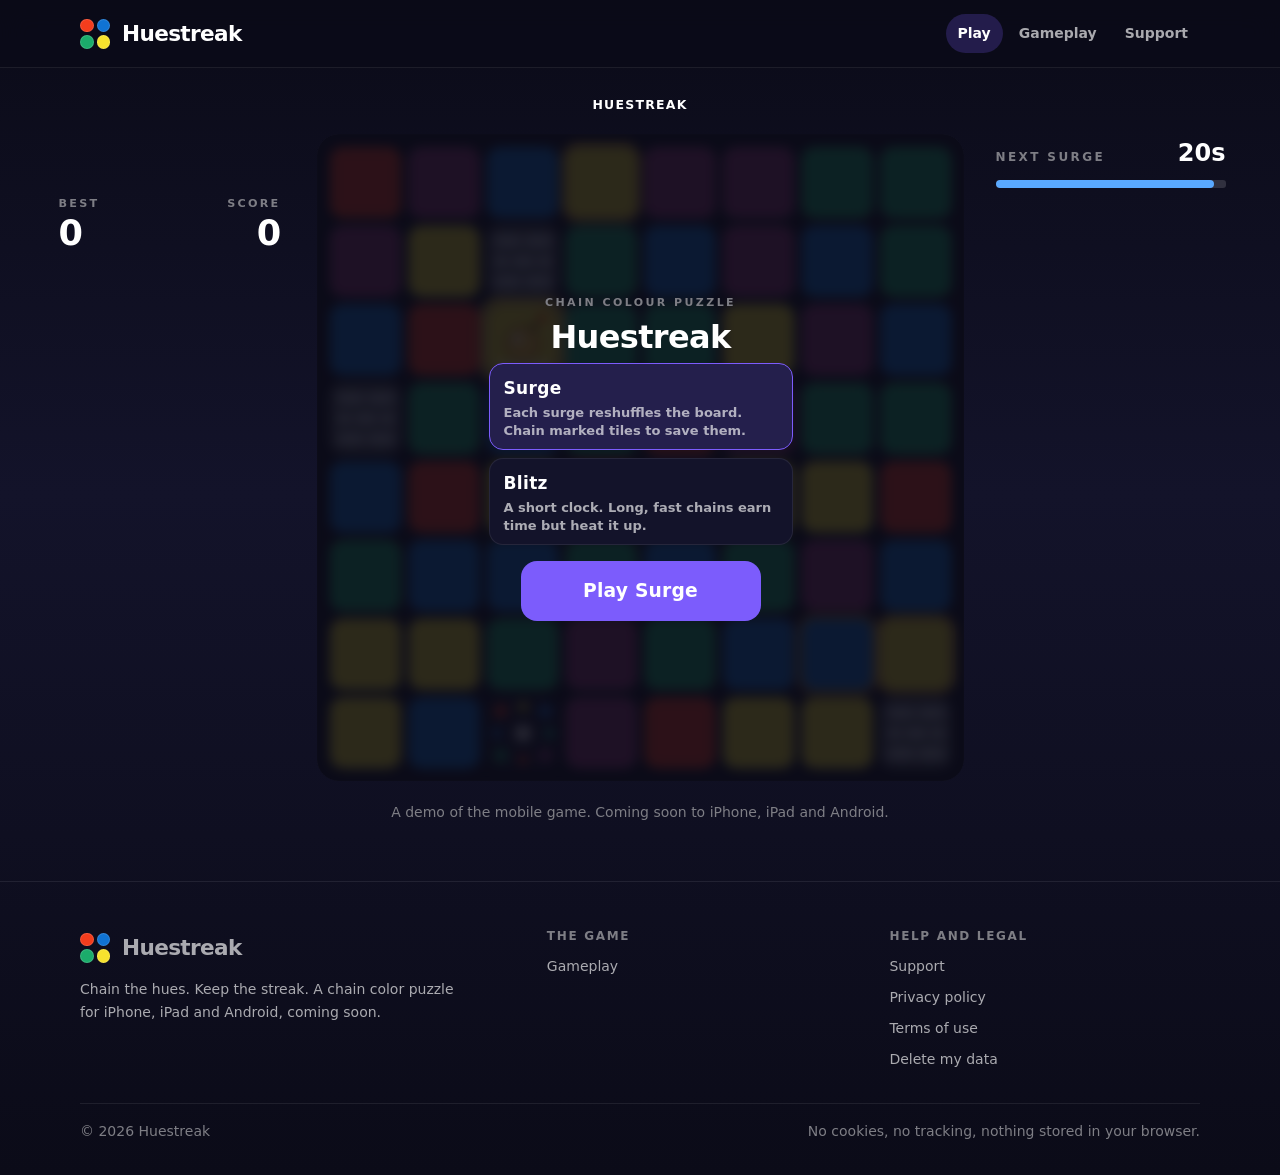
==== commit ccb30b44: "Deploy 2026-11-17" ====
--- a/index.html
+++ b/index.html
@@ -16,9 +16,9 @@
 <meta name="twitter:card" content="summary_large_image">
 <link rel="icon" href="favicon.svg" type="image/svg+xml">
 <link rel="preload" href="assets/fonts/nunito-latin.woff2" as="font" type="font/woff2" crossorigin>
-<link rel="stylesheet" href="assets/css/tokens.css?v=852efd23">
-<link rel="stylesheet" href="assets/css/themes.css?v=852efd23">
-<link rel="stylesheet" href="assets/css/site.css?v=852efd23">
+<link rel="stylesheet" href="assets/css/tokens.css?v=b2587d5c">
+<link rel="stylesheet" href="assets/css/themes.css?v=b2587d5c">
+<link rel="stylesheet" href="assets/css/site.css?v=b2587d5c">
 </head>
 <body>
 <a class="skip-link" href="#main">Skip to content</a>
@@ -116,8 +116,8 @@
   </div>
 </footer>
 
-<script type="module" src="assets/js/site.js?v=852efd23"></script>
-<script type="module" src="assets/js/home.js?v=852efd23"></script>
-<script type="module" src="assets/js/page.js?v=852efd23"></script>
+<script type="module" src="assets/js/site.js?v=b2587d5c"></script>
+<script type="module" src="assets/js/home.js?v=b2587d5c"></script>
+<script type="module" src="assets/js/page.js?v=b2587d5c"></script>
 </body>
 </html>
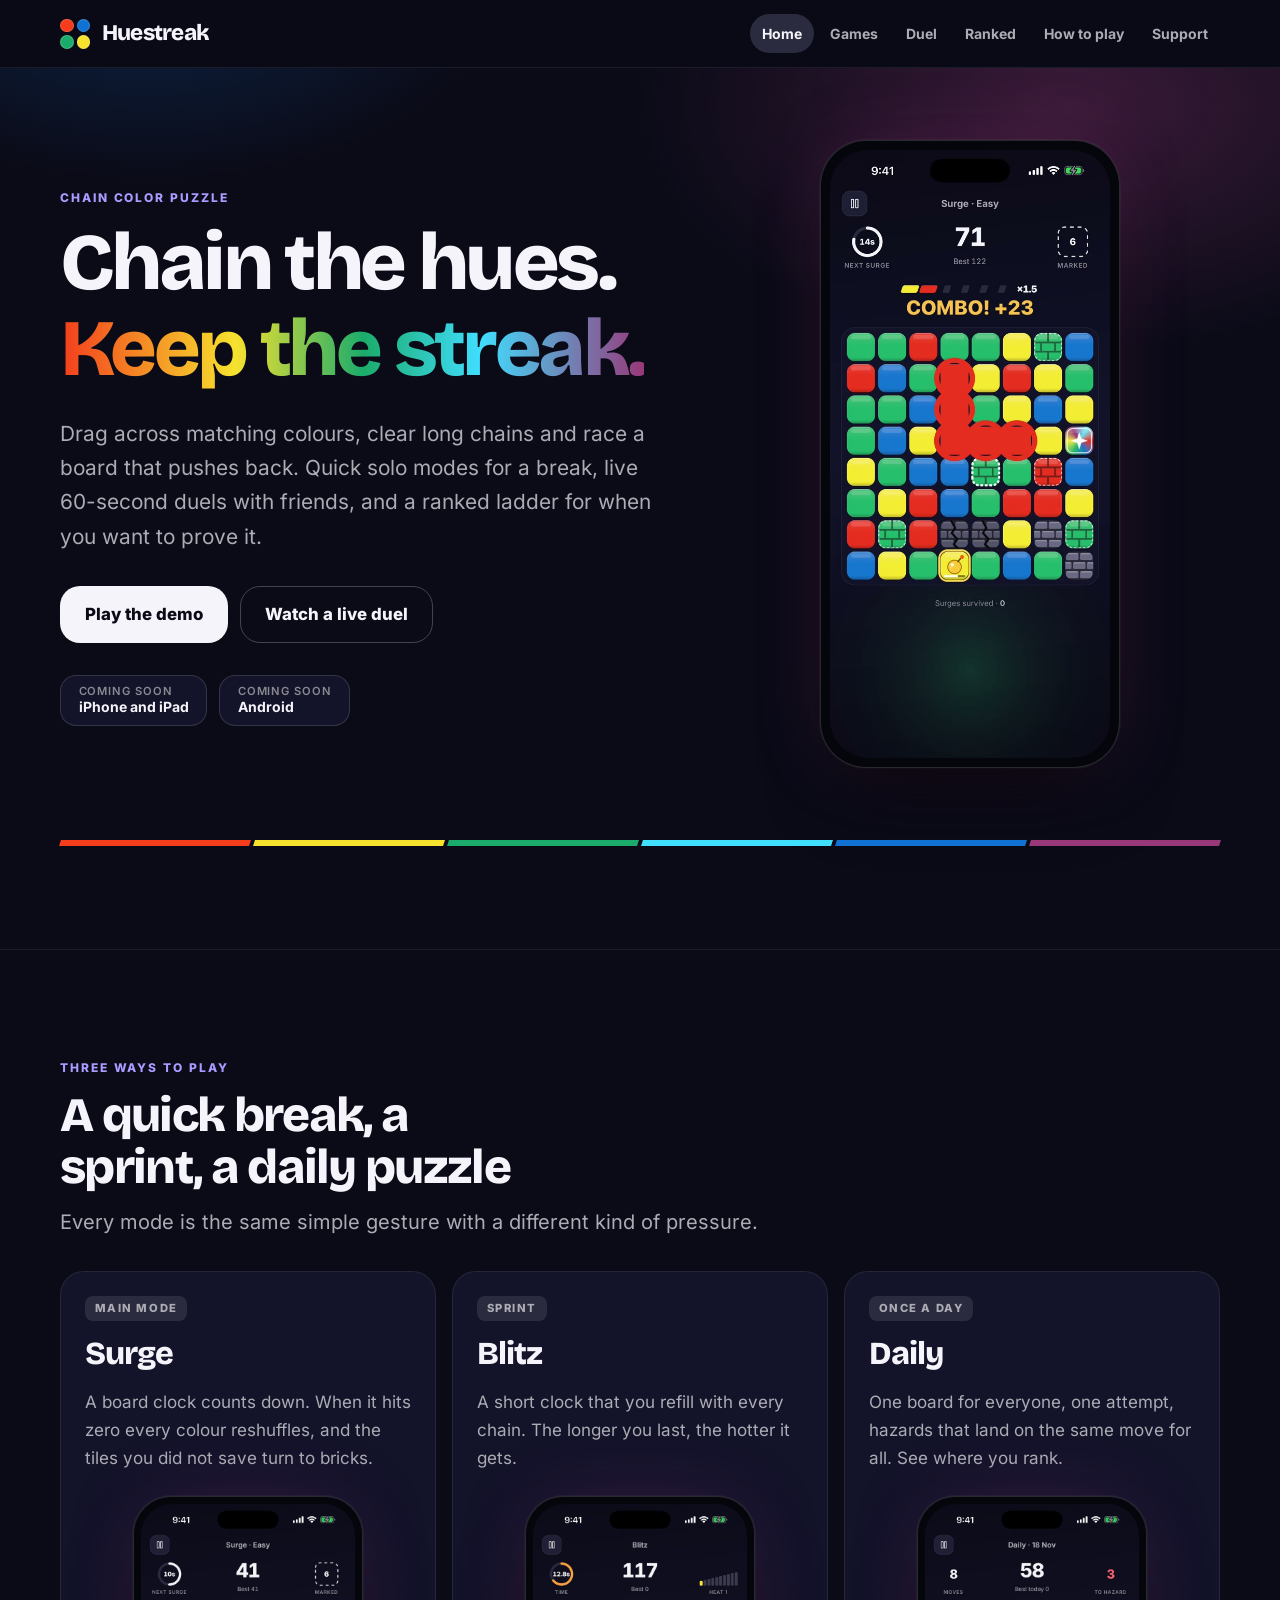
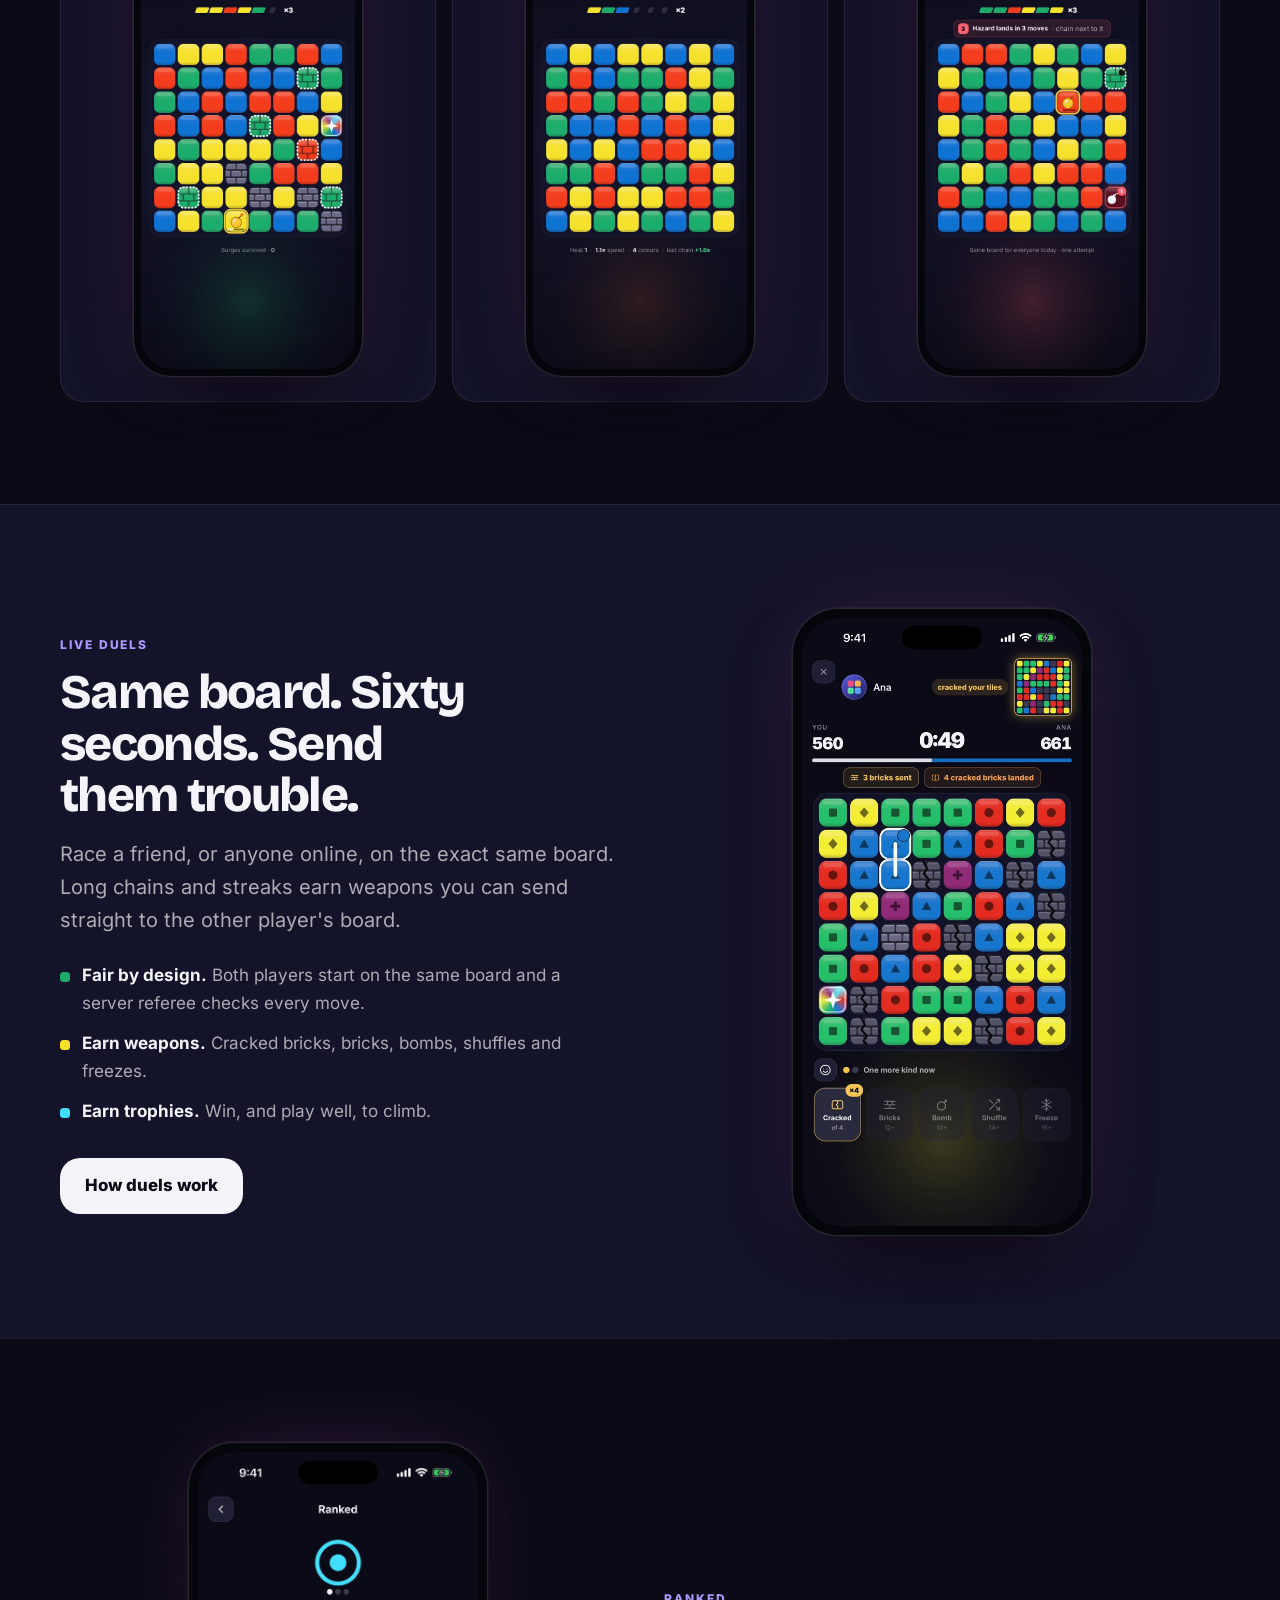
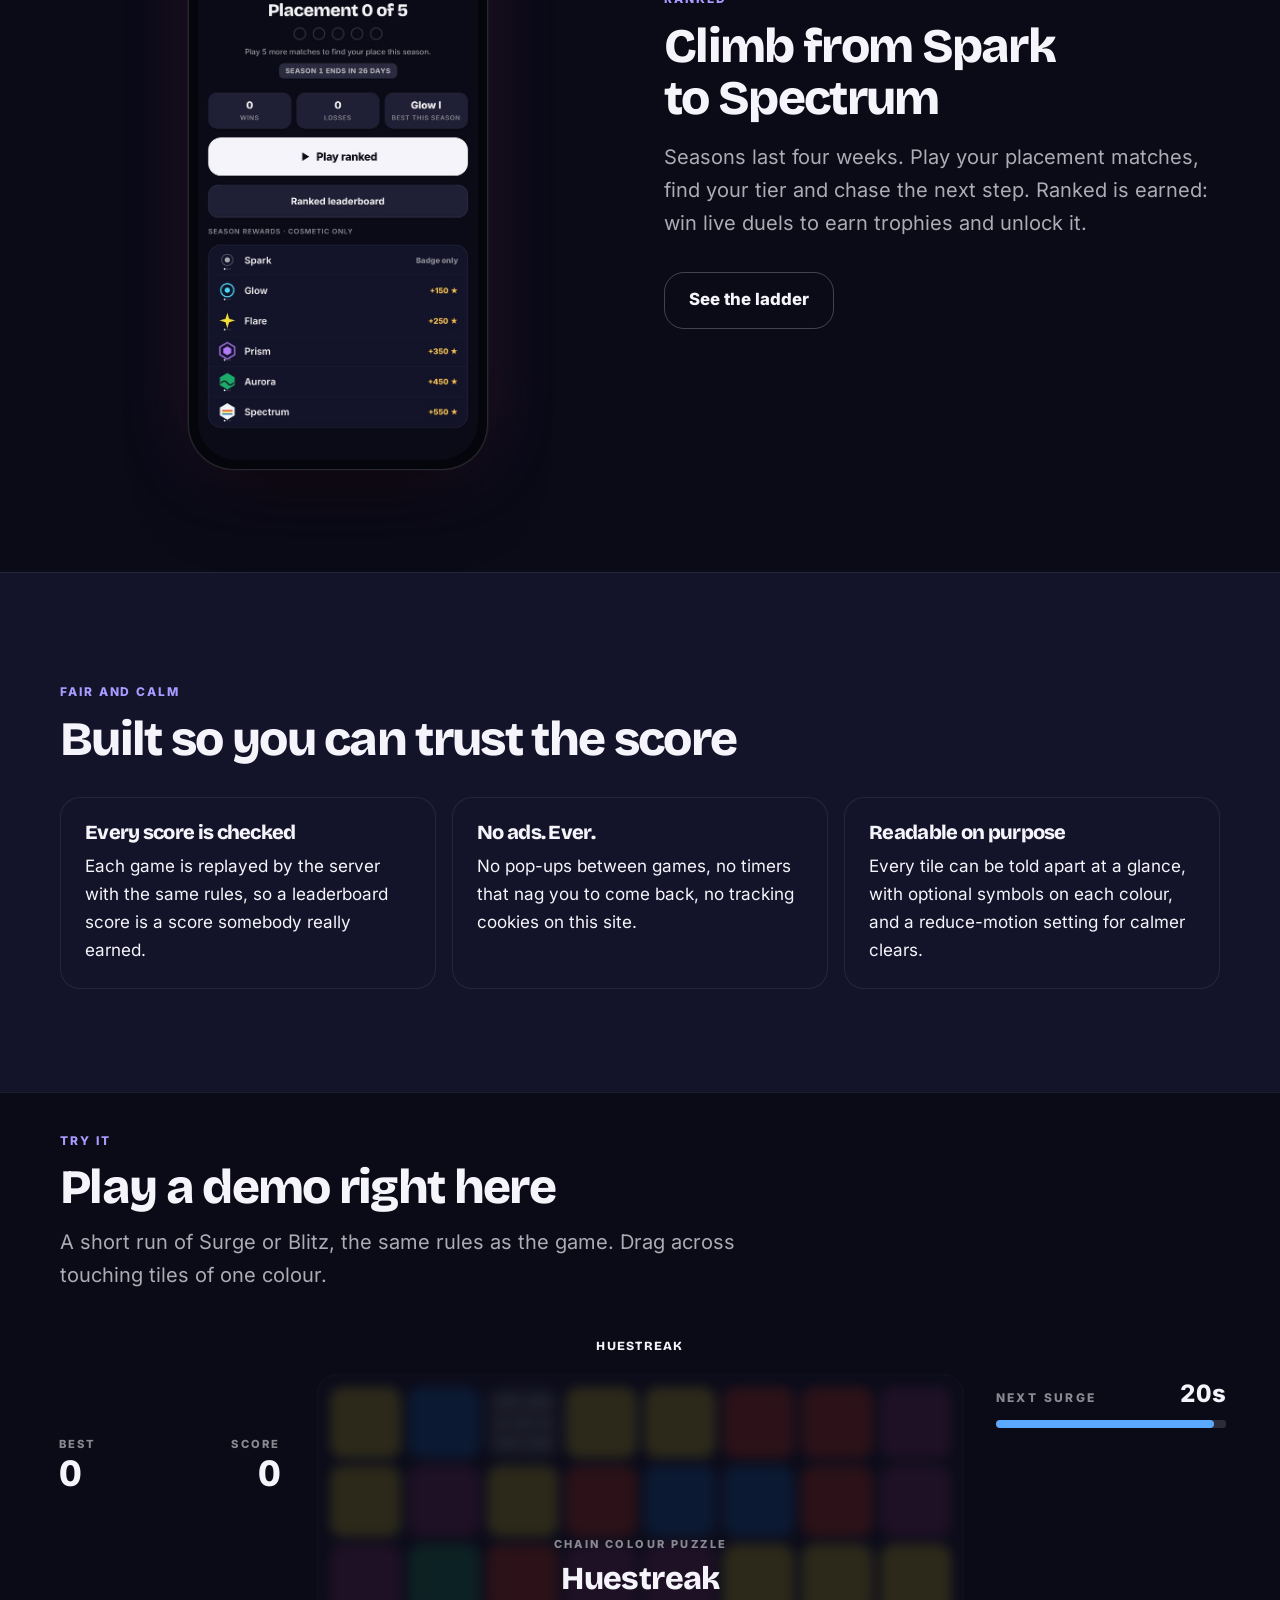
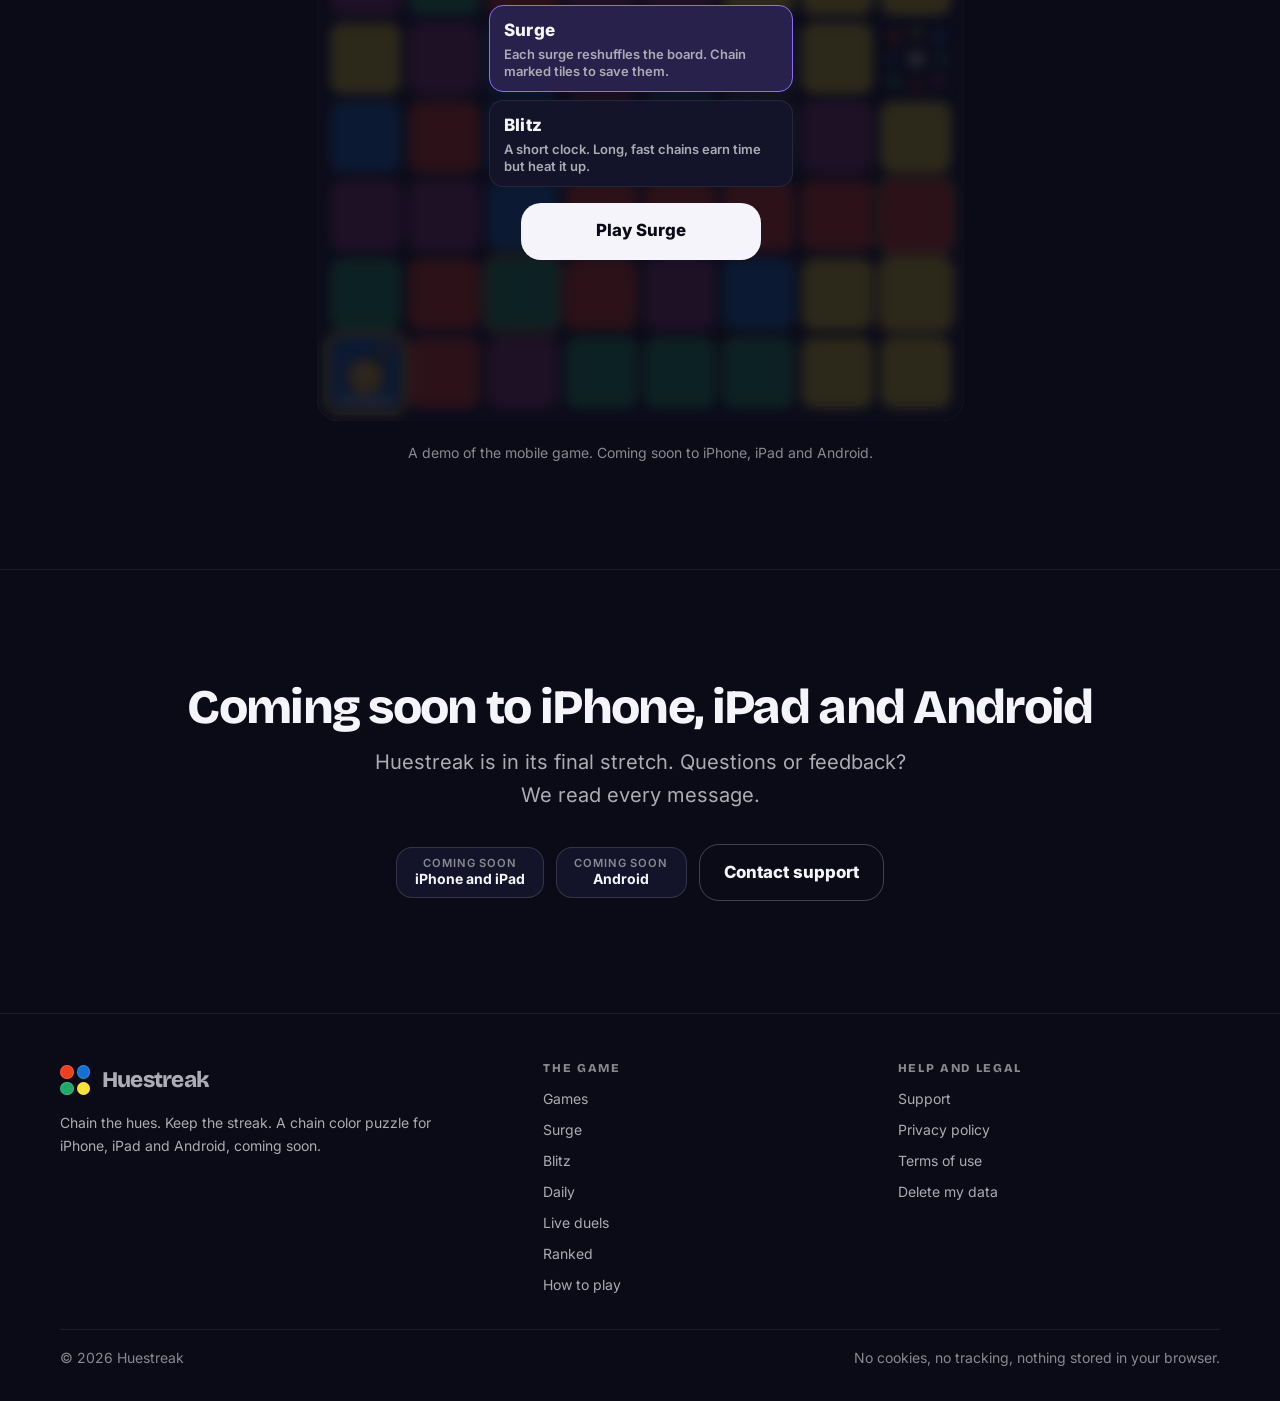
==== commit 4025713a: "Deploy 2026-11-19" ====
--- a/index.html
+++ b/index.html
@@ -4,21 +4,22 @@
 <meta charset="utf-8">
 <meta name="viewport" content="width=device-width, initial-scale=1, viewport-fit=cover">
 <title>Huestreak · Chain Color Puzzle</title>
-<meta name="description" content="Play a Huestreak demo right here: drag across matching tiles, beat the surge clock and build a streak. The full game is coming soon to iPhone, iPad and Android.">
+<meta name="description" content="Huestreak is a chain color puzzle for iPhone, iPad and Android: drag across matching colours, beat the clock in Surge and Blitz, take on the Daily, race friends in live 60-second duels and climb the ranked ladder. Try a demo right here.">
 <link rel="canonical" href="https://huestreak.com/">
 <meta name="theme-color" content="#0b0b18">
 <meta property="og:type" content="website">
 <meta property="og:site_name" content="Huestreak">
 <meta property="og:title" content="Huestreak · Chain Color Puzzle">
-<meta property="og:description" content="Play a Huestreak demo right here: drag across matching tiles, beat the surge clock and build a streak. The full game is coming soon to iPhone, iPad and Android.">
+<meta property="og:description" content="Huestreak is a chain color puzzle for iPhone, iPad and Android: drag across matching colours, beat the clock in Surge and Blitz, take on the Daily, race friends in live 60-second duels and climb the ranked ladder. Try a demo right here.">
 <meta property="og:url" content="https://huestreak.com/">
 <meta property="og:image" content="https://huestreak.com/assets/og.png">
 <meta name="twitter:card" content="summary_large_image">
 <link rel="icon" href="favicon.svg" type="image/svg+xml">
-<link rel="preload" href="assets/fonts/nunito-latin.woff2" as="font" type="font/woff2" crossorigin>
-<link rel="stylesheet" href="assets/css/tokens.css?v=b2587d5c">
-<link rel="stylesheet" href="assets/css/themes.css?v=b2587d5c">
-<link rel="stylesheet" href="assets/css/site.css?v=b2587d5c">
+<link rel="preload" href="assets/fonts/inter-latin.woff2" as="font" type="font/woff2" crossorigin>
+<link rel="preload" href="assets/fonts/bricolage-latin.woff2" as="font" type="font/woff2" crossorigin>
+<link rel="stylesheet" href="assets/css/tokens.css?v=0bdc63bf">
+<link rel="stylesheet" href="assets/css/themes.css?v=0bdc63bf">
+<link rel="stylesheet" href="assets/css/site.css?v=0bdc63bf">
 </head>
 <body>
 <a class="skip-link" href="#main">Skip to content</a>
@@ -29,8 +30,11 @@
       Huestreak
     </a>
     <nav class="nav" id="nav" aria-label="Main">
-      <a href="index.html" aria-current="page">Play</a>
-      <a href="gameplay.html">Gameplay</a>
+      <a href="index.html" aria-current="page">Home</a>
+      <a href="games.html">Games</a>
+      <a href="duel.html">Duel</a>
+      <a href="ranked.html">Ranked</a>
+      <a href="gameplay.html">How to play</a>
       <a href="support.html">Support</a>
     </nav>
     <button class="btn btn--ghost btn--icon nav-toggle" type="button" aria-expanded="false" aria-controls="nav" aria-label="Open the menu">
@@ -40,13 +44,76 @@
 </header>
 
 <main id="main">
-<section class="play" aria-label="Huestreak, playable demo">
+<section class="hero">
+  <div class="container hero__grid">
+    <div>
+      <span class="eyebrow">Chain color puzzle</span>
+      <h1>Chain the hues. <em>Keep the streak.</em></h1>
+      <p class="lead">Drag across matching colours, clear long chains and race a board that pushes back. Quick solo modes for a break, live 60-second duels with friends, and a ranked ladder for when you want to prove it.</p>
+      <div class="cta-row"><a class="btn" href="#try">Play the demo</a><a class="btn btn--ghost" href="duel.html">Watch a live duel</a></div>
+      <div class="cta-row"><span class="store-chip"><span><small>Coming soon</small>iPhone and iPad</span></span><span class="store-chip"><span><small>Coming soon</small>Android</span></span></div>
+    </div>
+    <div class="hero__media"><figure class="phone"><video autoplay muted loop playsinline preload="metadata" poster="assets/media/surge.jpg" width="540" height="1174" aria-label="The Surge mode: a player chains tiles while the board clock counts down"><source src="assets/media/surge.mp4" type="video/mp4"></video></figure></div>
+  </div>
+  <div class="container" style="margin-top: var(--s-8)"><div class="spectrum" aria-hidden="true"><i></i><i></i><i></i><i></i><i></i><i></i></div></div>
+</section>
+
+<section class="band">
+  <div class="container">
+    <div class="section__head"><span class="eyebrow">Three ways to play</span><h2>A quick break, a sprint, a daily puzzle</h2><p>Every mode is the same simple gesture with a different kind of pressure.</p></div>
+    <div class="grid">
+      <a class="mode-card" href="surge.html"><span class="tag">Main mode</span><h3>Surge</h3><p>A board clock counts down. When it hits zero every colour reshuffles, and the tiles you did not save turn to bricks.</p><figure class="phone phone--sm"><img src="assets/media/surge-board.jpg" width="600" height="1304" alt="The Surge board with marked tiles, bricks and a Rainbow tile" loading="lazy"></figure></a>
+      <a class="mode-card" href="blitz.html"><span class="tag">Sprint</span><h3>Blitz</h3><p>A short clock that you refill with every chain. The longer you last, the hotter it gets.</p><figure class="phone phone--sm"><img src="assets/media/blitz-board.jpg" width="600" height="1304" alt="The Blitz board with the heat meter" loading="lazy"></figure></a>
+      <a class="mode-card" href="daily.html"><span class="tag">Once a day</span><h3>Daily</h3><p>One board for everyone, one attempt, hazards that land on the same move for all. See where you rank.</p><figure class="phone phone--sm"><img src="assets/media/daily-board.jpg" width="600" height="1304" alt="The Daily board with a hazard warning" loading="lazy"></figure></a>
+    </div>
+  </div>
+</section>
+
+<section class="band band--alt">
+  <div class="container split">
+    <div>
+      <span class="eyebrow">Live duels</span>
+      <h2>Same board. Sixty seconds. Send them trouble.</h2>
+      <p>Race a friend, or anyone online, on the exact same board. Long chains and streaks earn weapons you can send straight to the other player's board.</p>
+      <ul class="checks"><li><span><b>Fair by design.</b> Both players start on the same board and a server referee checks every move.</span></li><li><span><b>Earn weapons.</b> Cracked bricks, bricks, bombs, shuffles and freezes.</span></li><li><span><b>Earn trophies.</b> Win, and play well, to climb.</span></li></ul>
+      <div class="cta-row"><a class="btn" href="duel.html">How duels work</a></div>
+    </div>
+    <div class="split__media"><figure class="phone"><video autoplay muted loop playsinline preload="metadata" poster="assets/media/duel.jpg" width="540" height="1174" aria-label="A live duel: both players chain tiles and weapons land as bricks on the board"><source src="assets/media/duel.mp4" type="video/mp4"></video></figure></div>
+  </div>
+</section>
+
+<section class="band">
+  <div class="container split split--flip">
+    <div>
+      <span class="eyebrow">Ranked</span>
+      <h2>Climb from Spark to Spectrum</h2>
+      <p>Seasons last four weeks. Play your placement matches, find your tier and chase the next step. Ranked is earned: win live duels to earn trophies and unlock it.</p>
+      <div class="cta-row"><a class="btn btn--ghost" href="ranked.html">See the ladder</a></div>
+    </div>
+    <div class="split__media"><figure class="phone"><img src="assets/media/ranked.jpg" width="600" height="1304" alt="The Ranked screen with a placement progress ring and the season rewards" loading="lazy"></figure></div>
+  </div>
+</section>
+
+<section class="band band--alt">
+  <div class="container">
+    <div class="section__head"><span class="eyebrow">Fair and calm</span><h2>Built so you can trust the score</h2></div>
+    <div class="grid">
+      <div class="card"><h3>Every score is checked</h3><p>Each game is replayed by the server with the same rules, so a leaderboard score is a score somebody really earned.</p></div>
+      <div class="card"><h3>No ads. Ever.</h3><p>No pop-ups between games, no timers that nag you to come back, no tracking cookies on this site.</p></div>
+      <div class="card"><h3>Readable on purpose</h3><p>Every tile can be told apart at a glance, with optional symbols on each colour, and a reduce-motion setting for calmer clears.</p></div>
+    </div>
+  </div>
+</section>
+
+<section class="band try" id="try">
+  <div class="container"><div class="section__head"><span class="eyebrow">Try it</span><h2>Play a demo right here</h2><p>A short run of Surge or Blitz, the same rules as the game. Drag across touching tiles of one colour.</p></div></div>
+  <section class="play" aria-label="Huestreak, playable demo">
   <div class="game" id="game" data-mode="surge" data-screen="menu">
     <div class="game__top">
       <button class="round" id="btn-pause" type="button" aria-label="Pause">
         <svg viewBox="0 0 24 24" fill="currentColor" aria-hidden="true"><rect x="6" y="5" width="4" height="14" rx="1.2"/><rect x="14" y="5" width="4" height="14" rx="1.2"/></svg>
       </button>
-      <h1 class="game__title">Surge · Easy</h1>
+      <h2 class="game__title">Surge · Easy</h2>
       <button class="round" id="btn-restart" type="button" aria-label="Restart">
         <svg viewBox="0 0 24 24" fill="none" stroke="currentColor" stroke-width="2.2" stroke-linecap="round" stroke-linejoin="round" aria-hidden="true"><path d="M20 12a8 8 0 1 1-2.6-5.9"/><path d="M20 4v5h-5"/></svg>
       </button>
@@ -81,6 +148,13 @@
       <p class="game__note">A demo of the mobile game. Coming soon to iPhone, iPad and Android.</p>
     </div>
   </div>
+</section>
+
+</section>
+
+<section class="cta-band">
+  <div class="container"><h2>Coming soon to iPhone, iPad and Android</h2><p>Huestreak is in its final stretch. Questions or feedback? We read every message.</p>
+  <div class="cta-row"><span class="store-chip"><span><small>Coming soon</small>iPhone and iPad</span></span><span class="store-chip"><span><small>Coming soon</small>Android</span></span><a class="btn btn--ghost" href="support.html">Contact support</a></div></div>
 </section>
 </main>
 <footer class="site-footer">
@@ -96,7 +170,13 @@
       <div>
         <h4>The game</h4>
         <ul>
-          <li><a href="gameplay.html">Gameplay</a></li>
+          <li><a href="games.html">Games</a></li>
+          <li><a href="surge.html">Surge</a></li>
+          <li><a href="blitz.html">Blitz</a></li>
+          <li><a href="daily.html">Daily</a></li>
+          <li><a href="duel.html">Live duels</a></li>
+          <li><a href="ranked.html">Ranked</a></li>
+          <li><a href="gameplay.html">How to play</a></li>
         </ul>
       </div>
       <div>
@@ -116,8 +196,7 @@
   </div>
 </footer>
 
-<script type="module" src="assets/js/site.js?v=b2587d5c"></script>
-<script type="module" src="assets/js/home.js?v=b2587d5c"></script>
-<script type="module" src="assets/js/page.js?v=b2587d5c"></script>
+<script type="module" src="assets/js/site.js?v=0bdc63bf"></script>
+<script type="module" src="assets/js/home.js?v=0bdc63bf"></script>
 </body>
 </html>
--- a/assets/css/tokens.css
+++ b/assets/css/tokens.css
@@ -5,20 +5,28 @@
 */
 
 @font-face {
-  font-family: "Nunito";
-  src: url("../fonts/nunito-latin.woff2") format("woff2");
-  font-weight: 400 900;
+  font-family: "Inter";
+  src: url("../fonts/inter-latin.woff2") format("woff2");
+  font-weight: 100 900;
+  font-style: normal;
+  font-display: swap;
+}
+@font-face {
+  font-family: "Bricolage Grotesque";
+  src: url("../fonts/bricolage-latin.woff2") format("woff2");
+  font-weight: 200 800;
   font-style: normal;
   font-display: swap;
 }
 
 :root {
   /* Typography */
-  --font: "Nunito", ui-rounded, system-ui, -apple-system, "Segoe UI", Roboto, Helvetica, Arial, sans-serif;
+  --font: "Inter", system-ui, -apple-system, "Segoe UI", Roboto, Helvetica, Arial, sans-serif;
+  --font-display: "Bricolage Grotesque", "Inter", system-ui, sans-serif;
   --fw-regular: 400;
   --fw-semibold: 600;
-  --fw-bold: 800;
-  --fw-black: 900;
+  --fw-bold: 700;
+  --fw-black: 800;
 
   --fs-xs: 0.75rem;
   --fs-sm: 0.875rem;
@@ -31,7 +39,7 @@
   --lh-tight: 1.08;
   --lh-snug: 1.3;
   --lh-body: 1.65;
-  --tracking-tight: -0.03em;
+  --tracking-tight: -0.035em;
   --tracking-eyebrow: 0.16em;
 
   /* Spacing (4px base) */
@@ -46,16 +54,16 @@
   --s-9: 7rem;
 
   /* Shape */
-  --r-sm: 10px;
-  --r-md: 16px;
+  --r-sm: 11px;
+  --r-md: 18px;
   --r-lg: 22px;
   --r-xl: 28px;
   --r-pill: 999px;
-  --bw: 1.5px;
+  --bw: 1px;
   --gutter: clamp(1rem, 4vw, 2rem);
 
   /* Layout */
-  --container: 1120px;
+  --container: 1160px;
   --measure: 68ch;
   --header-h: 68px;
 
--- a/assets/css/themes.css
+++ b/assets/css/themes.css
@@ -1,23 +1,34 @@
-/* GENERATED by tools/build-themes.mjs from the game's free theme. Do not edit by hand. */
+/* GENERATED by tools/build-themes.mjs from the game's Night Prism tokens (the free look). Do not edit by hand. */
 
 :root[data-theme="classic"] {
   --bg: #0b0b18;
+  --ink: #0b0b18;
   --surface: #13132a;
+  --surface-2: #1F1F35;
+  --surface-3: #2B2B3F;
+  --surface-4: #3B3B4E;
   --grad-1: #0b0b18;
-  --grad-2: #13132a;
+  --grad-2: #0b0b18;
   --grad-3: #0b0b18;
-  --text: #ffffff;
-  --text-muted: rgba(255,255,255,0.65);
-  --text-faint: #7e7e85;
+  --text: #F5F4FA;
+  --text-muted: #ACACB4;
+  --text-faint: #898992;
   --border: rgba(255,255,255,0.08);
-  --accent: #7c5cfc;
-  --accent-text: #896cfc;
+  --border-2: rgba(255,255,255,0.14);
+  --cta: #F5F4FA;
+  --on-cta: #0b0b18;
+  --accent: #8E6CFF;
+  --accent-text: #a99bff;
   --on-accent: #ffffff;
-  --combo: #f5a623;
-  --info: #3498db;
-  --overlay: rgba(0,0,0,0.75);
-  --glow: rgba(255,255,255,0.9);
-  --tile-edge: rgba(255,255,255,0.14);
+  --combo: #FFC24A;
+  --gold: #FFC24A;
+  --good: #3DDC97;
+  --warn: #FFA23D;
+  --bad: #FF6170;
+  --info: #9FE6FF;
+  --overlay: rgba(11,11,24,0.82);
+  --glow: rgba(255,255,255,0.92);
+  --tile-edge: rgba(255,255,255,0.16);
   --locked-opacity: 0.45;
   --rainbow: #FFFFFF;
   --tile-1: #F33D1D;
--- a/assets/css/site.css
+++ b/assets/css/site.css
@@ -18,14 +18,11 @@
   line-height: var(--lh-body);
   color: var(--text);
   background: var(--bg);
-  background-image: linear-gradient(180deg, var(--grad-1), var(--grad-2) 42%, var(--grad-3));
-  background-repeat: no-repeat;
-  background-size: 100% 100%;
   transition: background-color var(--dur-3) var(--ease), color var(--dur-3) var(--ease);
 }
 main { flex: 1; }
 img, svg { max-width: 100%; display: block; }
-h1, h2, h3, h4 { text-wrap: balance; margin: 0; line-height: var(--lh-tight); letter-spacing: var(--tracking-tight); font-weight: var(--fw-black); }
+h1, h2, h3, h4 { text-wrap: balance; margin: 0; line-height: var(--lh-tight); letter-spacing: var(--tracking-tight); font-weight: var(--fw-black); font-family: var(--font-display); }
 p { margin: 0 0 var(--s-4); }
 a { color: var(--accent-text); text-decoration-thickness: 1.5px; text-underline-offset: 3px; }
 a:hover { text-decoration-thickness: 2.5px; }
@@ -67,7 +64,7 @@
   border-bottom: var(--bw) solid var(--border);
 }
 .site-header .container { height: 100%; display: flex; align-items: center; gap: var(--s-4); }
-.brand { display: inline-flex; align-items: center; gap: var(--s-3); color: var(--text); text-decoration: none; font-weight: var(--fw-black); font-size: 1.35rem; letter-spacing: var(--tracking-tight); }
+.brand { display: inline-flex; align-items: center; gap: var(--s-3); color: var(--text); text-decoration: none; font-family: var(--font-display); font-weight: var(--fw-black); font-size: 1.4rem; letter-spacing: var(--tracking-tight); }
 .brand:hover { text-decoration: none; }
 .brand__mark { width: 30px; height: 30px; display: grid; grid-template-columns: 1fr 1fr; gap: 3px; flex: none; }
 .brand__mark i { border-radius: 7px; background: var(--c); box-shadow: inset 0 0 0 1px var(--tile-edge); }
@@ -82,7 +79,7 @@
   padding: var(--s-2) var(--s-3); border-radius: var(--r-pill); transition: color var(--dur-1), background var(--dur-1);
 }
 .nav a:hover { color: var(--text); background: color-mix(in srgb, var(--text) 8%, transparent); text-decoration: none; }
-.nav a[aria-current="page"] { color: var(--text); background: color-mix(in srgb, var(--accent) 22%, transparent); }
+.nav a[aria-current="page"] { color: var(--text); background: var(--surface-3); }
 .btn.nav-toggle { display: none; }
 
 @media (max-width: 860px) {
@@ -99,10 +96,10 @@
 
 /* ── Buttons, chips, badges ─────────────────────────────────────────────── */
 .btn {
-  --_bg: var(--accent); --_fg: var(--on-accent);
+  --_bg: var(--cta); --_fg: var(--on-cta);
   display: inline-flex; align-items: center; justify-content: center; gap: var(--s-2);
-  font: inherit; font-weight: var(--fw-black); font-size: 1.17rem; letter-spacing: 0.01em;   /* 18.7px bold counts as large text (3:1 AA) for the white-on-accent label */
-  padding: 0.85rem 1.5rem; min-height: 48px; border: var(--bw) solid transparent; border-radius: var(--r-md);
+  font: inherit; font-weight: var(--fw-black); font-size: 1.05rem; letter-spacing: 0;
+  padding: 0.85rem 1.5rem; min-height: 52px; border: var(--bw) solid transparent; border-radius: 20px;
   background: var(--_bg); color: var(--_fg); text-decoration: none; cursor: pointer;
   transition: transform var(--dur-1) var(--ease), filter var(--dur-1), background var(--dur-2);
 }
@@ -111,7 +108,7 @@
 .btn--ghost { --_bg: transparent; --_fg: var(--text); border-color: color-mix(in srgb, var(--text) 24%, transparent); }
 .btn--ghost:hover { background: color-mix(in srgb, var(--text) 8%, transparent); filter: none; }
 .btn--sm { padding: 0.5rem 1rem; min-height: 40px; font-size: var(--fs-sm); border-radius: var(--r-sm); }
-.btn--sm:not(.btn--ghost) { font-size: 1.17rem; }   /* a solid accent button keeps its large label whatever the size */
+.btn--sm:not(.btn--ghost) { font-size: 0.95rem; }
 .btn--icon { padding: 0; width: 44px; min-height: 44px; border-radius: var(--r-pill); }
 .btn[aria-disabled="true"], .btn:disabled { opacity: 0.5; cursor: default; filter: none; }
 
@@ -128,8 +125,7 @@
 
 /* ── Cards and grids ────────────────────────────────────────────────────── */
 .card {
-  background: var(--surface); border: var(--bw) solid var(--border); border-radius: var(--r-lg); padding: var(--s-5);
-  box-shadow: var(--shadow-1);
+  background: var(--surface); border: var(--bw) solid var(--border); border-radius: 20px; padding: var(--s-5);
 }
 .card h3 { font-size: var(--fs-lg); margin-bottom: var(--s-2); }
 .card p:last-child { margin-bottom: 0; }
@@ -153,8 +149,8 @@
   --rows: 8; --cols: 8; --gap: 6px; --tile-r: 12px;
   position: relative; width: 100%; max-width: 560px; margin-inline: auto;
   aspect-ratio: var(--cols) / var(--rows);          /* follows the grid, so tiles stay square on a 4x3 demo as on the 8x8 board */
-  padding: 8px; border-radius: var(--r-lg); background: color-mix(in srgb, var(--bg) 70%, var(--surface));
-  border: var(--bw) solid var(--border); touch-action: none; user-select: none; -webkit-user-select: none; cursor: pointer;
+  padding: 8px; border-radius: var(--r-lg); background: var(--surface);
+  border: var(--bw) solid var(--border-2); touch-action: none; user-select: none; -webkit-user-select: none; cursor: pointer;
   overflow: hidden;                                  /* tiles drop in from above the board: keep them inside it */
 }
 .board[data-size="small"] { --gap: 5px; --tile-r: 10px; width: min(100%, calc(var(--cols) * 86px)); }
@@ -305,7 +301,7 @@
 
 /* The menu card on the board (the phone's menu: pick a mode, press Play) */
 .round[hidden] { display: grid; visibility: hidden; }
-.menu-title { font-size: 2rem; font-weight: var(--fw-black); letter-spacing: -0.02em; line-height: 1.1; }
+.menu-title { font-family: var(--font-display); font-size: 2rem; font-weight: var(--fw-black); letter-spacing: -0.02em; line-height: 1.1; }
 .menu-modes { display: grid; gap: var(--s-2); width: min(100%, 19rem); }
 .menu-mode {
   display: grid; gap: 2px; text-align: left; font: inherit; cursor: pointer; padding: 10px 14px; border-radius: 14px; color: var(--text);
@@ -432,6 +428,91 @@
 .site-footer a:hover { color: var(--text); text-decoration: underline; }
 .footer-legal { margin-top: var(--s-6); padding-top: var(--s-4); border-top: var(--bw) solid var(--border); display: flex; flex-wrap: wrap; justify-content: space-between; gap: var(--s-2); color: var(--text-faint); }
 
+/* ── Marketing pages (Night Prism): hero, phone frames, feature rows, weapons, tiers ───────────────────────────────────── */
+.spectrum { display: flex; gap: 4px; height: 6px; }
+.spectrum i { flex: 1; background: var(--c); transform: skewX(-18deg); }
+.spectrum i:nth-child(1) { --c: var(--tile-1); } .spectrum i:nth-child(2) { --c: var(--tile-4); } .spectrum i:nth-child(3) { --c: var(--tile-3); }
+.spectrum i:nth-child(4) { --c: var(--tile-6); } .spectrum i:nth-child(5) { --c: var(--tile-2); } .spectrum i:nth-child(6) { --c: var(--tile-5); }
+.hero { position: relative; padding-block: clamp(var(--s-6), 7vw, var(--s-8)) clamp(var(--s-7), 8vw, var(--s-9)); overflow: clip; }
+.hero::before {
+  content: ""; position: absolute; inset: -20% -10% auto; height: 80%; z-index: -1; pointer-events: none;
+  background: radial-gradient(40% 50% at 78% 30%, color-mix(in srgb, var(--tile-5) 34%, transparent), transparent 70%), radial-gradient(34% 44% at 18% 10%, color-mix(in srgb, var(--tile-2) 26%, transparent), transparent 70%);
+}
+.hero__grid { display: grid; gap: var(--s-7); align-items: center; grid-template-columns: 1.1fr 0.9fr; }
+@media (max-width: 900px) { .hero__grid { grid-template-columns: 1fr; } .hero__media { order: -1; } }
+.hero h1 { font-size: var(--fs-hero); letter-spacing: -0.045em; }
+.hero h1 em { font-style: normal; background: linear-gradient(90deg, var(--tile-1), var(--tile-4) 30%, var(--tile-3) 52%, var(--tile-6) 72%, var(--tile-5)); -webkit-background-clip: text; background-clip: text; color: transparent; }
+.hero .lead { margin-top: var(--s-5); font-size: 1.3rem; }
+.cta-row { display: flex; flex-wrap: wrap; gap: var(--s-3); margin-top: var(--s-6); align-items: center; }
+.store-chip {
+  display: inline-flex; align-items: center; gap: var(--s-3); padding: 0.6rem 1.1rem; border-radius: 16px; border: var(--bw) solid var(--border-2);
+  background: var(--surface); color: var(--text); font-weight: var(--fw-bold); font-size: var(--fs-sm); line-height: 1.2;
+}
+.store-chip small { display: block; color: var(--text-faint); font-weight: var(--fw-semibold); font-size: 0.7rem; letter-spacing: 0.08em; text-transform: uppercase; }
+.fine { color: var(--text-faint); font-size: var(--fs-sm); }
+
+.phone {
+  position: relative; margin: 0; width: min(100%, 300px); margin-inline: auto; border-radius: 46px; padding: 9px; background: #05050c;
+  border: 1.5px solid var(--border-2); box-shadow: 0 40px 80px -30px rgba(0,0,0,0.8), 0 0 0 1px rgba(255,255,255,0.04), 0 0 80px -20px color-mix(in srgb, var(--tile-5) 40%, transparent);
+}
+.phone > video, .phone > img { display: block; width: 100%; height: auto; border-radius: 38px; aspect-ratio: 1320 / 2868; object-fit: cover; background: var(--surface); }
+.phone--sm { width: min(100%, 230px); border-radius: 38px; padding: 7px; }
+.phone--sm > video, .phone--sm > img { border-radius: 31px; }
+.phone figcaption { position: absolute; left: 0; right: 0; bottom: -2.2rem; text-align: center; font-size: var(--fs-sm); color: var(--text-faint); }
+.phone-row { display: flex; flex-wrap: wrap; gap: var(--s-6); justify-content: center; align-items: flex-start; }
+
+.band { padding-block: clamp(var(--s-7), 8vw, var(--s-9)); border-top: var(--bw) solid var(--border); }
+.band--alt { background: var(--surface); }
+.split { display: grid; gap: var(--s-7); align-items: center; grid-template-columns: 1fr 1fr; }
+.split--flip .split__media { order: -1; }
+@media (max-width: 900px) { .split { grid-template-columns: 1fr; gap: var(--s-6); } .split--flip .split__media { order: 0; } }
+.split h2 { font-size: var(--fs-2xl); }
+.split p { color: var(--text-muted); font-size: var(--fs-lg); margin-top: var(--s-4); }
+.checks { list-style: none; margin: var(--s-5) 0 0; padding: 0; display: grid; gap: var(--s-3); }
+.checks li { display: flex; gap: var(--s-3); align-items: baseline; color: var(--text-muted); }
+.checks li::before { content: ""; flex: none; width: 10px; height: 10px; border-radius: 3.5px; background: var(--c, var(--tile-3)); transform: translateY(1px); }
+.checks li:nth-child(5n+2)::before { --c: var(--tile-4); } .checks li:nth-child(5n+3)::before { --c: var(--tile-6); } .checks li:nth-child(5n+4)::before { --c: var(--tile-1); } .checks li:nth-child(5n)::before { --c: var(--tile-5); }
+.checks b { color: var(--text); }
+
+.mode-card { display: grid; gap: var(--s-4); align-content: start; text-decoration: none; color: inherit; padding: var(--s-5); border-radius: 24px; background: var(--surface); border: var(--bw) solid var(--border); transition: transform var(--dur-2) var(--ease), border-color var(--dur-2); }
+.mode-card:hover { transform: translateY(-4px); border-color: var(--border-2); text-decoration: none; }
+.mode-card h3 { font-size: var(--fs-xl); }
+.mode-card p { color: var(--text-muted); margin: 0; }
+.mode-card .phone { margin-block: var(--s-2) 0; }
+.mode-card .tag { justify-self: start; }
+.tag { display: inline-block; font-size: 0.7rem; font-weight: var(--fw-black); letter-spacing: 0.14em; text-transform: uppercase; padding: 0.22rem 0.6rem; border-radius: 8px; background: var(--surface-3); color: var(--text-muted); }
+
+.weapons { display: grid; gap: var(--s-3); grid-template-columns: repeat(5, 1fr); margin-top: var(--s-6); }
+@media (max-width: 900px) { .weapons { grid-template-columns: repeat(2, 1fr); } .weapons .weapon:last-child { grid-column: 1 / -1; } }
+.weapon { display: grid; gap: var(--s-2); align-content: start; padding: var(--s-4); border-radius: 20px; background: var(--surface-2); border: var(--bw) solid var(--border); }
+.weapon__icon { width: 44px; height: 44px; border-radius: 14px; display: grid; place-items: center; background: var(--surface-3); color: var(--gold); }
+.weapon__icon svg { width: 24px; height: 24px; fill: none; stroke: currentColor; stroke-width: 1.8; stroke-linecap: round; stroke-linejoin: round; }
+.weapon b { font-family: var(--font-display); font-size: var(--fs-lg); }
+.weapon span { color: var(--text-muted); font-size: var(--fs-sm); line-height: 1.5; }
+.steps { display: grid; gap: var(--s-4); counter-reset: s; grid-template-columns: repeat(auto-fit, minmax(min(100%, 15rem), 1fr)); margin-top: var(--s-6); }
+.step { counter-increment: s; padding: var(--s-5); border-radius: 20px; background: var(--surface); border: var(--bw) solid var(--border); }
+.step::before { content: counter(s); display: grid; place-items: center; width: 34px; height: 34px; border-radius: 11px; margin-bottom: var(--s-3); font-weight: var(--fw-black); background: var(--cta); color: var(--on-cta); font-variant-numeric: tabular-nums; }
+.step b { display: block; font-family: var(--font-display); font-size: var(--fs-lg); margin-bottom: var(--s-1); }
+.step p { margin: 0; color: var(--text-muted); font-size: var(--fs-sm); }
+.tiers { display: grid; gap: var(--s-3); grid-template-columns: repeat(6, 1fr); margin-top: var(--s-6); }
+@media (max-width: 800px) { .tiers { grid-template-columns: repeat(3, 1fr); } }
+.tier { display: grid; justify-items: center; gap: var(--s-2); padding: var(--s-4) var(--s-2); border-radius: 18px; background: var(--surface-2); border: var(--bw) solid var(--border); text-align: center; font-weight: var(--fw-bold); }
+.tier i { width: 34px; height: 34px; border-radius: 50%; border: 3px solid var(--c); box-shadow: 0 0 22px -4px var(--c), inset 0 0 12px -4px var(--c); }
+.tier small { color: var(--text-faint); font-weight: var(--fw-semibold); }
+.stats { display: grid; gap: var(--s-4); grid-template-columns: repeat(auto-fit, minmax(min(100%, 11rem), 1fr)); margin-top: var(--s-6); }
+.stat { padding: var(--s-4) var(--s-5); border-radius: 20px; background: var(--surface); border: var(--bw) solid var(--border); }
+.stat b { display: block; font-family: var(--font-display); font-size: 2.2rem; line-height: 1.1; font-variant-numeric: tabular-nums; }
+.stat span { color: var(--text-muted); font-size: var(--fs-sm); }
+.cta-band { text-align: center; padding-block: clamp(var(--s-7), 9vw, var(--s-9)); border-top: var(--bw) solid var(--border); }
+.cta-band h2 { font-size: var(--fs-2xl); }
+.cta-band p { color: var(--text-muted); font-size: var(--fs-lg); max-width: 34rem; margin: var(--s-3) auto 0; }
+.cta-band .cta-row { justify-content: center; }
+.try { padding-block: var(--s-6) var(--s-7); }
+.try .play { padding-top: 0; }
+.crumbs { font-size: var(--fs-sm); color: var(--text-faint); margin-bottom: var(--s-4); }
+.crumbs a { color: var(--text-muted); text-decoration: none; }
+.pill-row { display: flex; flex-wrap: wrap; gap: var(--s-2); margin-top: var(--s-4); }
+
 /* ── Motion preferences ─────────────────────────────────────────────────── */
 @media (prefers-reduced-motion: reduce) {
   *, *::before, *::after { animation-duration: 0.001ms !important; animation-iteration-count: 1 !important; transition-duration: 0.001ms !important; }
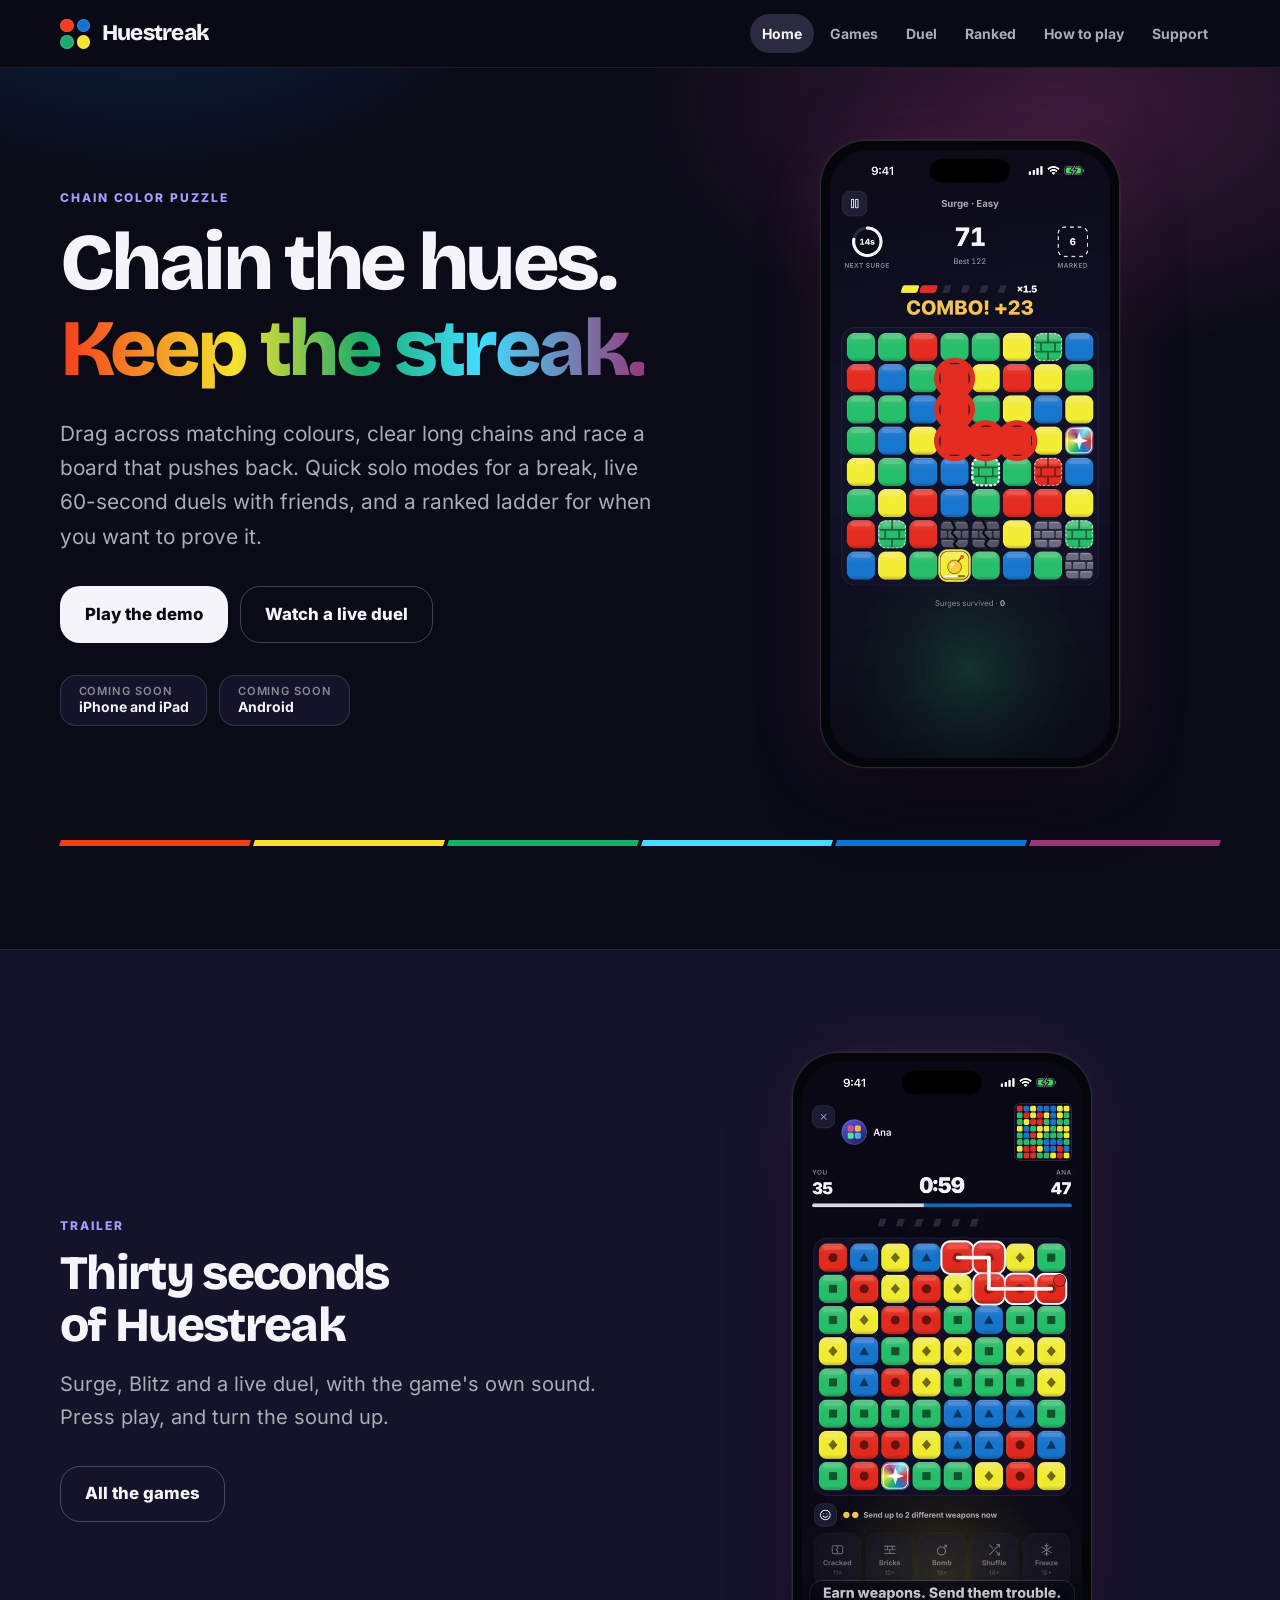
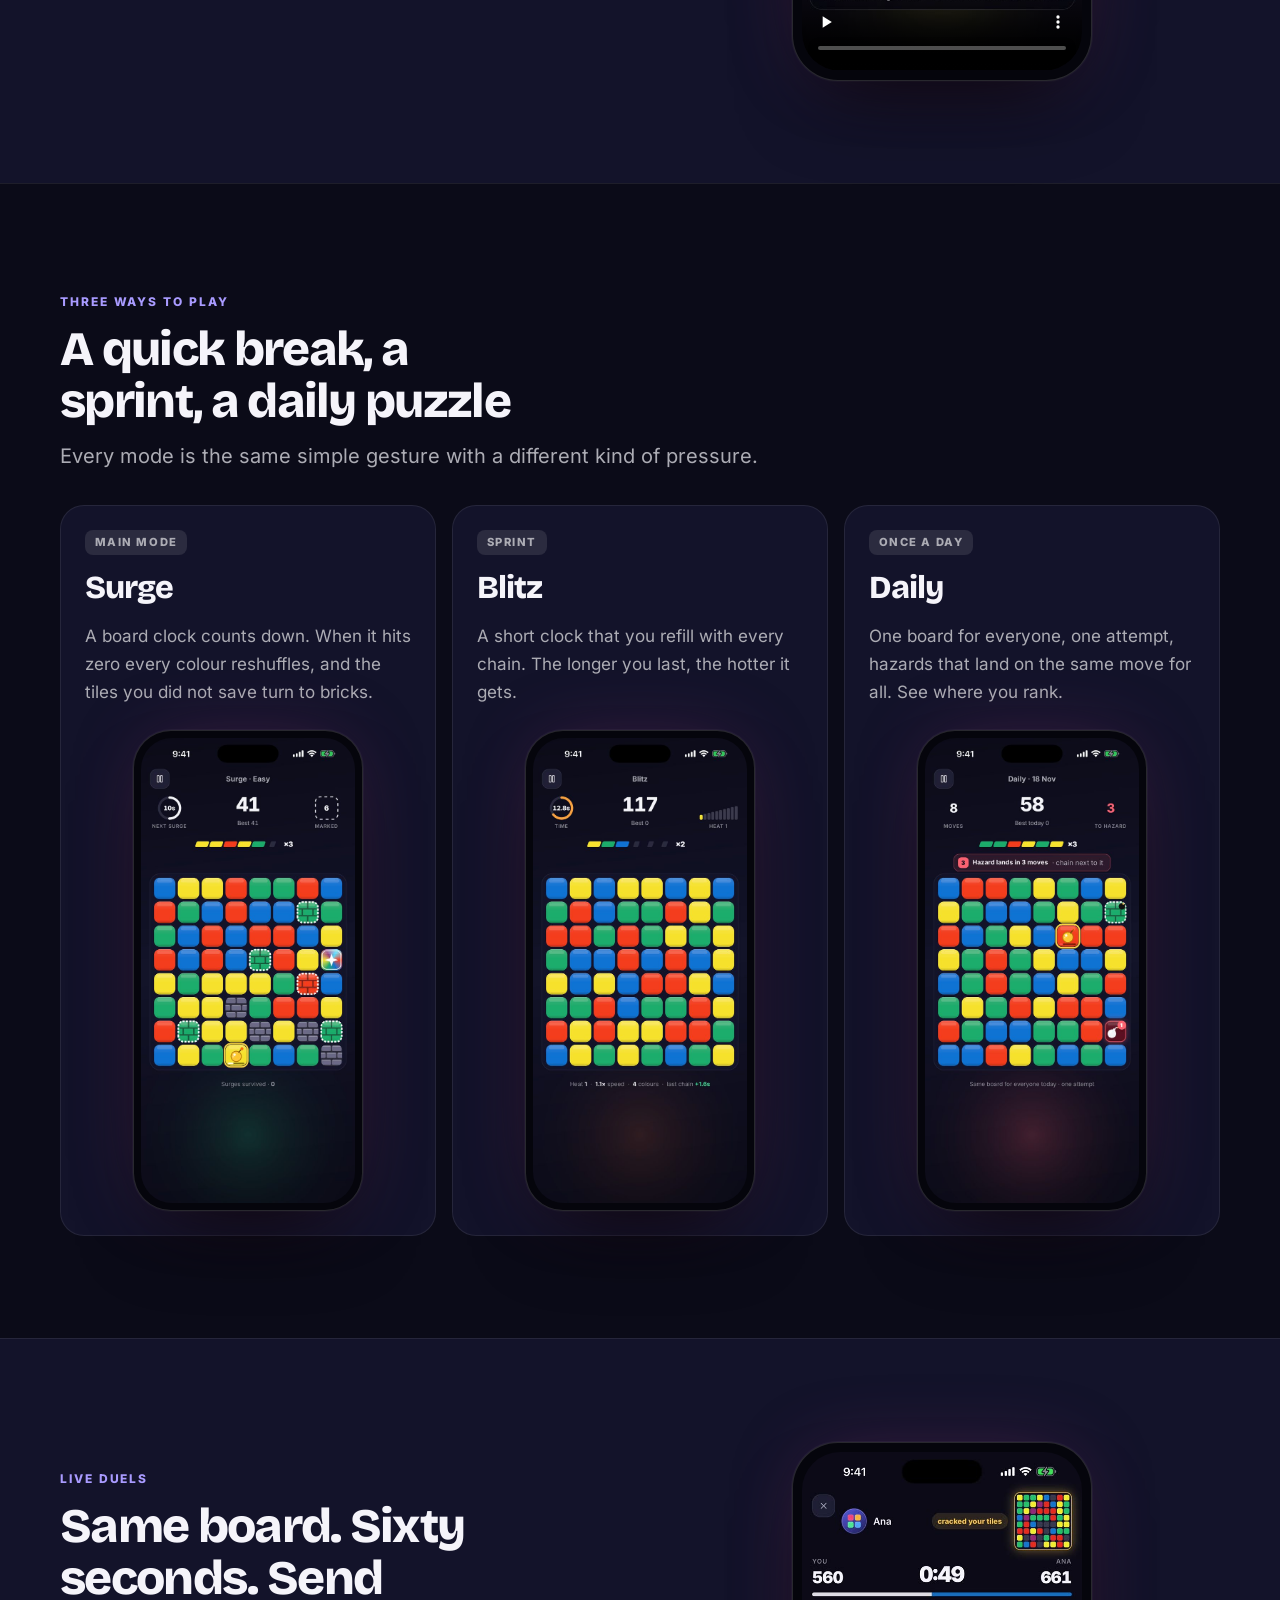
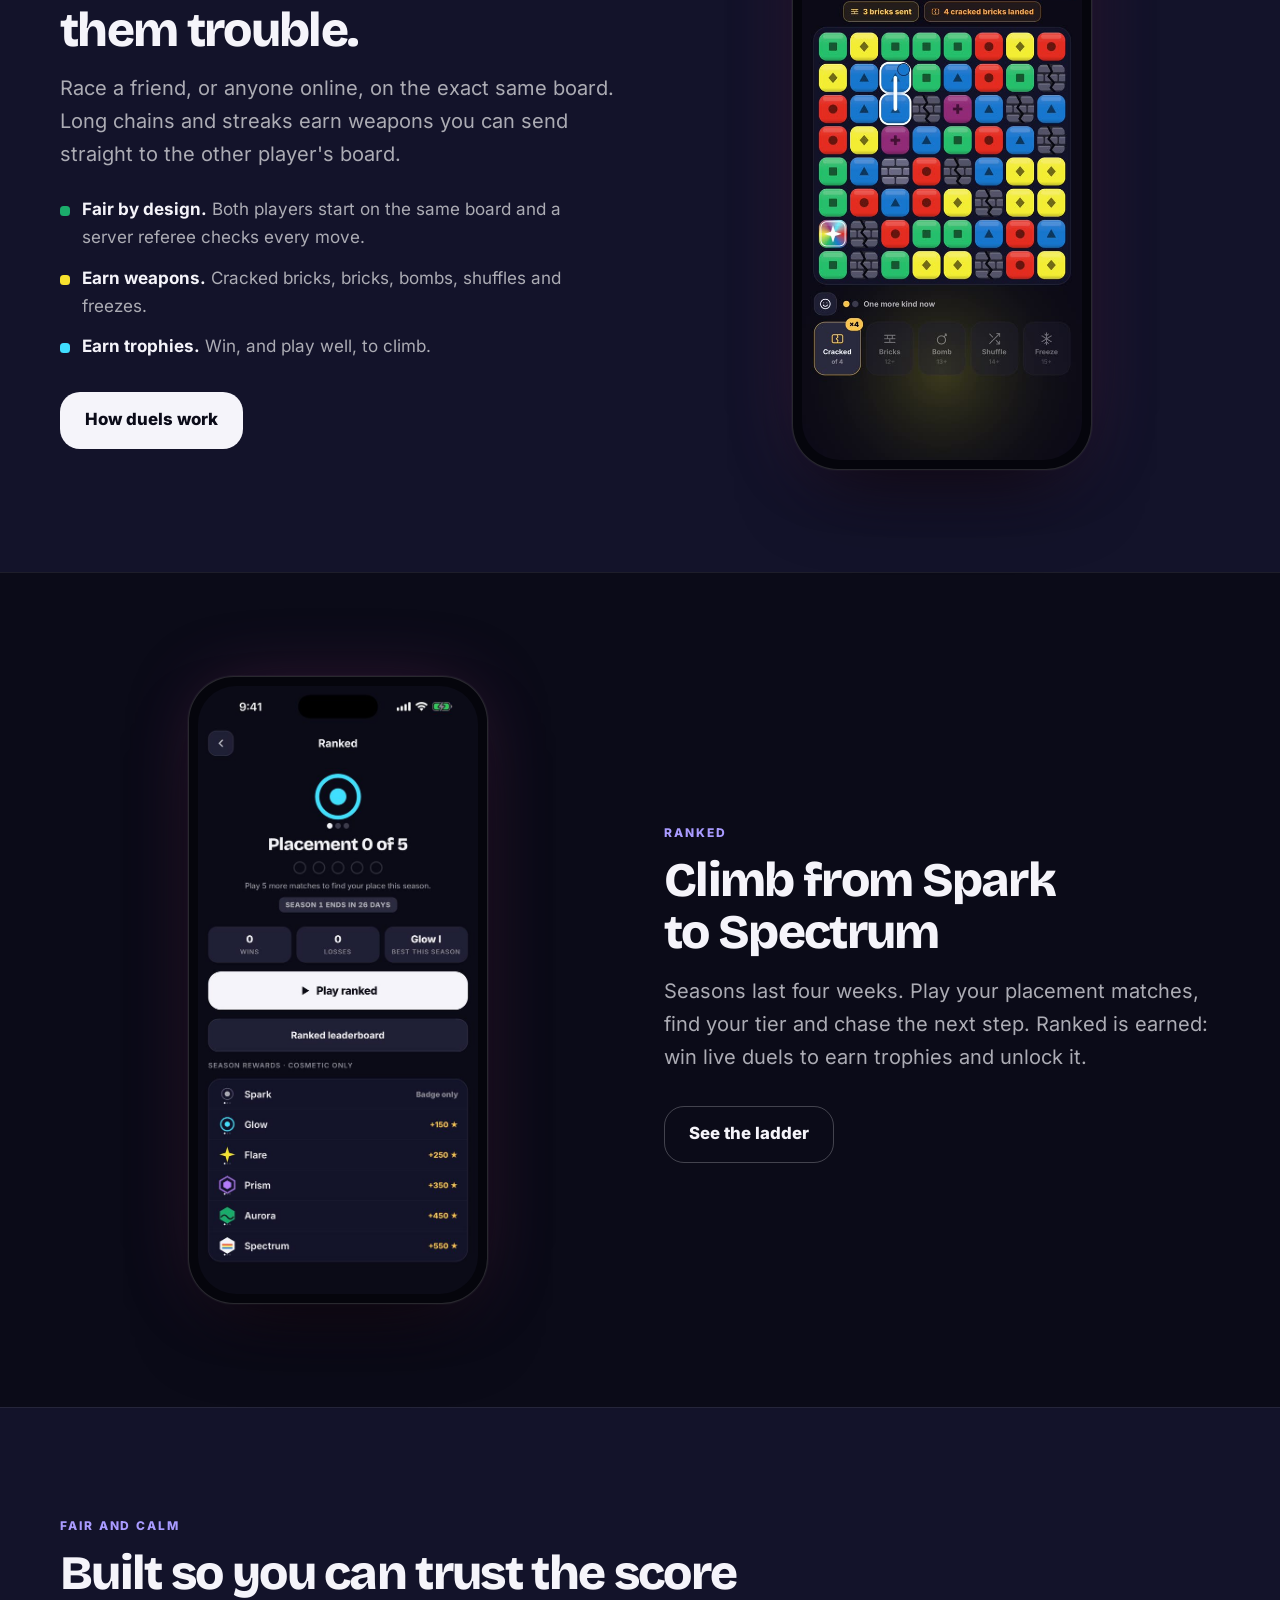
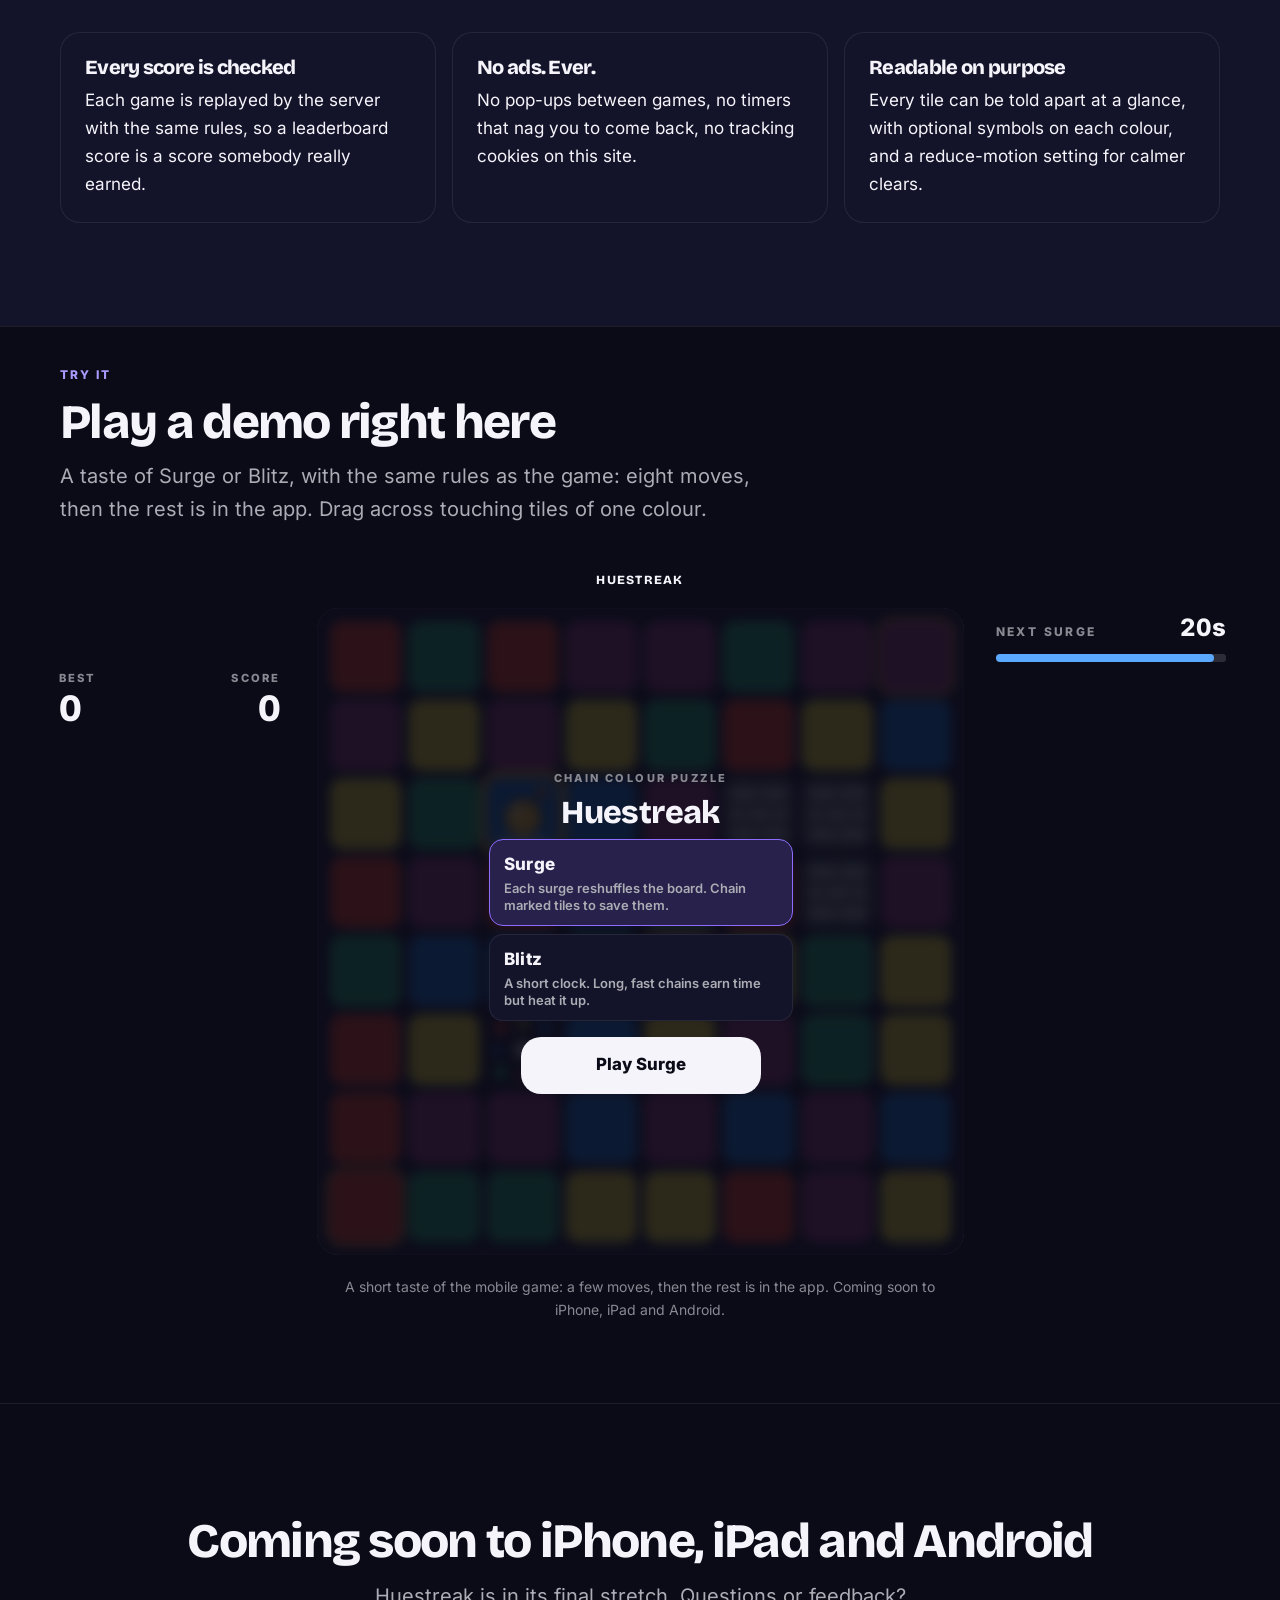
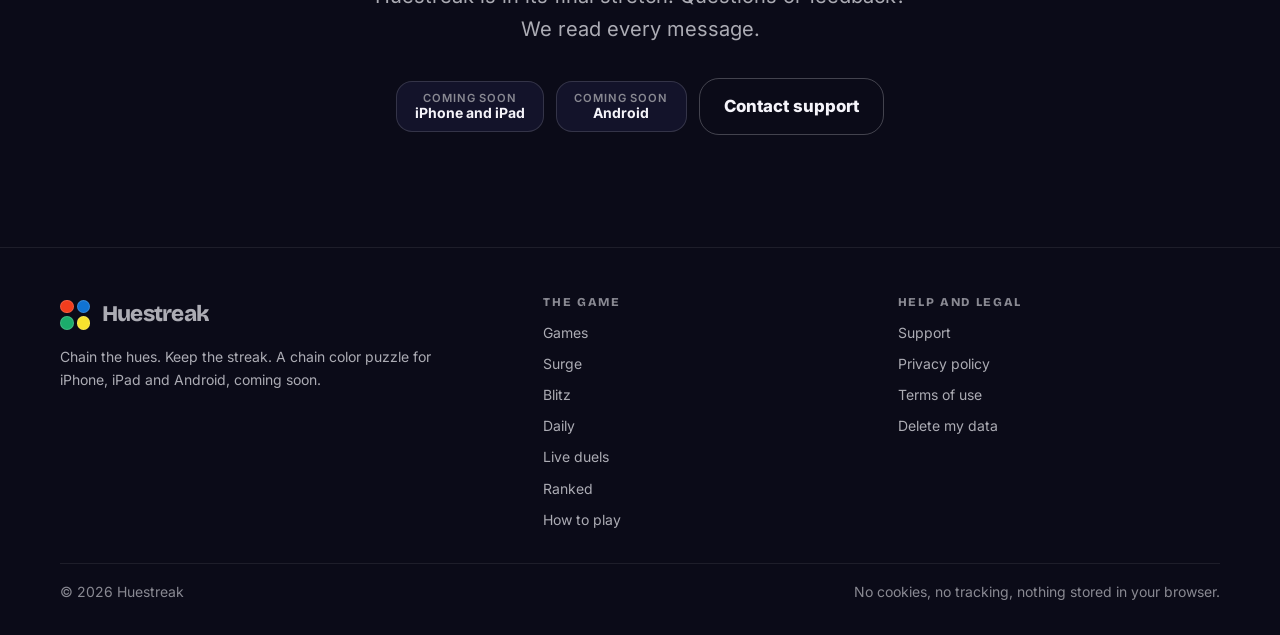
==== commit 107809bc: "Deploy 2026-11-19" ====
--- a/index.html
+++ b/index.html
@@ -17,9 +17,9 @@
 <link rel="icon" href="favicon.svg" type="image/svg+xml">
 <link rel="preload" href="assets/fonts/inter-latin.woff2" as="font" type="font/woff2" crossorigin>
 <link rel="preload" href="assets/fonts/bricolage-latin.woff2" as="font" type="font/woff2" crossorigin>
-<link rel="stylesheet" href="assets/css/tokens.css?v=0bdc63bf">
-<link rel="stylesheet" href="assets/css/themes.css?v=0bdc63bf">
-<link rel="stylesheet" href="assets/css/site.css?v=0bdc63bf">
+<link rel="stylesheet" href="assets/css/tokens.css?v=69b6d84f">
+<link rel="stylesheet" href="assets/css/themes.css?v=69b6d84f">
+<link rel="stylesheet" href="assets/css/site.css?v=69b6d84f">
 </head>
 <body>
 <a class="skip-link" href="#main">Skip to content</a>
@@ -58,6 +58,18 @@
   <div class="container" style="margin-top: var(--s-8)"><div class="spectrum" aria-hidden="true"><i></i><i></i><i></i><i></i><i></i><i></i></div></div>
 </section>
 
+<section class="band band--alt" id="trailer">
+  <div class="container split">
+    <div>
+      <span class="eyebrow">Trailer</span>
+      <h2>Thirty seconds of Huestreak</h2>
+      <p>Surge, Blitz and a live duel, with the game's own sound. Press play, and turn the sound up.</p>
+      <div class="cta-row"><a class="btn btn--ghost" href="games.html">All the games</a></div>
+    </div>
+    <div class="split__media"><figure class="phone"><video controls playsinline preload="none" poster="assets/media/trailer.jpg" width="540" height="1174" aria-label="The Huestreak trailer, 30 seconds, with sound"><source src="assets/media/trailer.mp4" type="video/mp4"></video></figure></div>
+  </div>
+</section>
+
 <section class="band">
   <div class="container">
     <div class="section__head"><span class="eyebrow">Three ways to play</span><h2>A quick break, a sprint, a daily puzzle</h2><p>Every mode is the same simple gesture with a different kind of pressure.</p></div>
@@ -106,7 +118,7 @@
 </section>
 
 <section class="band try" id="try">
-  <div class="container"><div class="section__head"><span class="eyebrow">Try it</span><h2>Play a demo right here</h2><p>A short run of Surge or Blitz, the same rules as the game. Drag across touching tiles of one colour.</p></div></div>
+  <div class="container"><div class="section__head"><span class="eyebrow">Try it</span><h2>Play a demo right here</h2><p>A taste of Surge or Blitz, with the same rules as the game: eight moves, then the rest is in the app. Drag across touching tiles of one colour.</p></div></div>
   <section class="play" aria-label="Huestreak, playable demo">
   <div class="game" id="game" data-mode="surge" data-screen="menu">
     <div class="game__top">
@@ -145,7 +157,7 @@
 
     <div class="game__foot">
       <div class="game__tip" id="tip" role="status" hidden><b></b><span></span></div>
-      <p class="game__note">A demo of the mobile game. Coming soon to iPhone, iPad and Android.</p>
+      <p class="game__note" id="demo-note">A short taste of the mobile game: a few moves, then the rest is in the app. Coming soon to iPhone, iPad and Android.</p>
     </div>
   </div>
 </section>
@@ -196,7 +208,7 @@
   </div>
 </footer>
 
-<script type="module" src="assets/js/site.js?v=0bdc63bf"></script>
-<script type="module" src="assets/js/home.js?v=0bdc63bf"></script>
+<script type="module" src="assets/js/site.js?v=69b6d84f"></script>
+<script type="module" src="assets/js/home.js?v=69b6d84f"></script>
 </body>
 </html>
